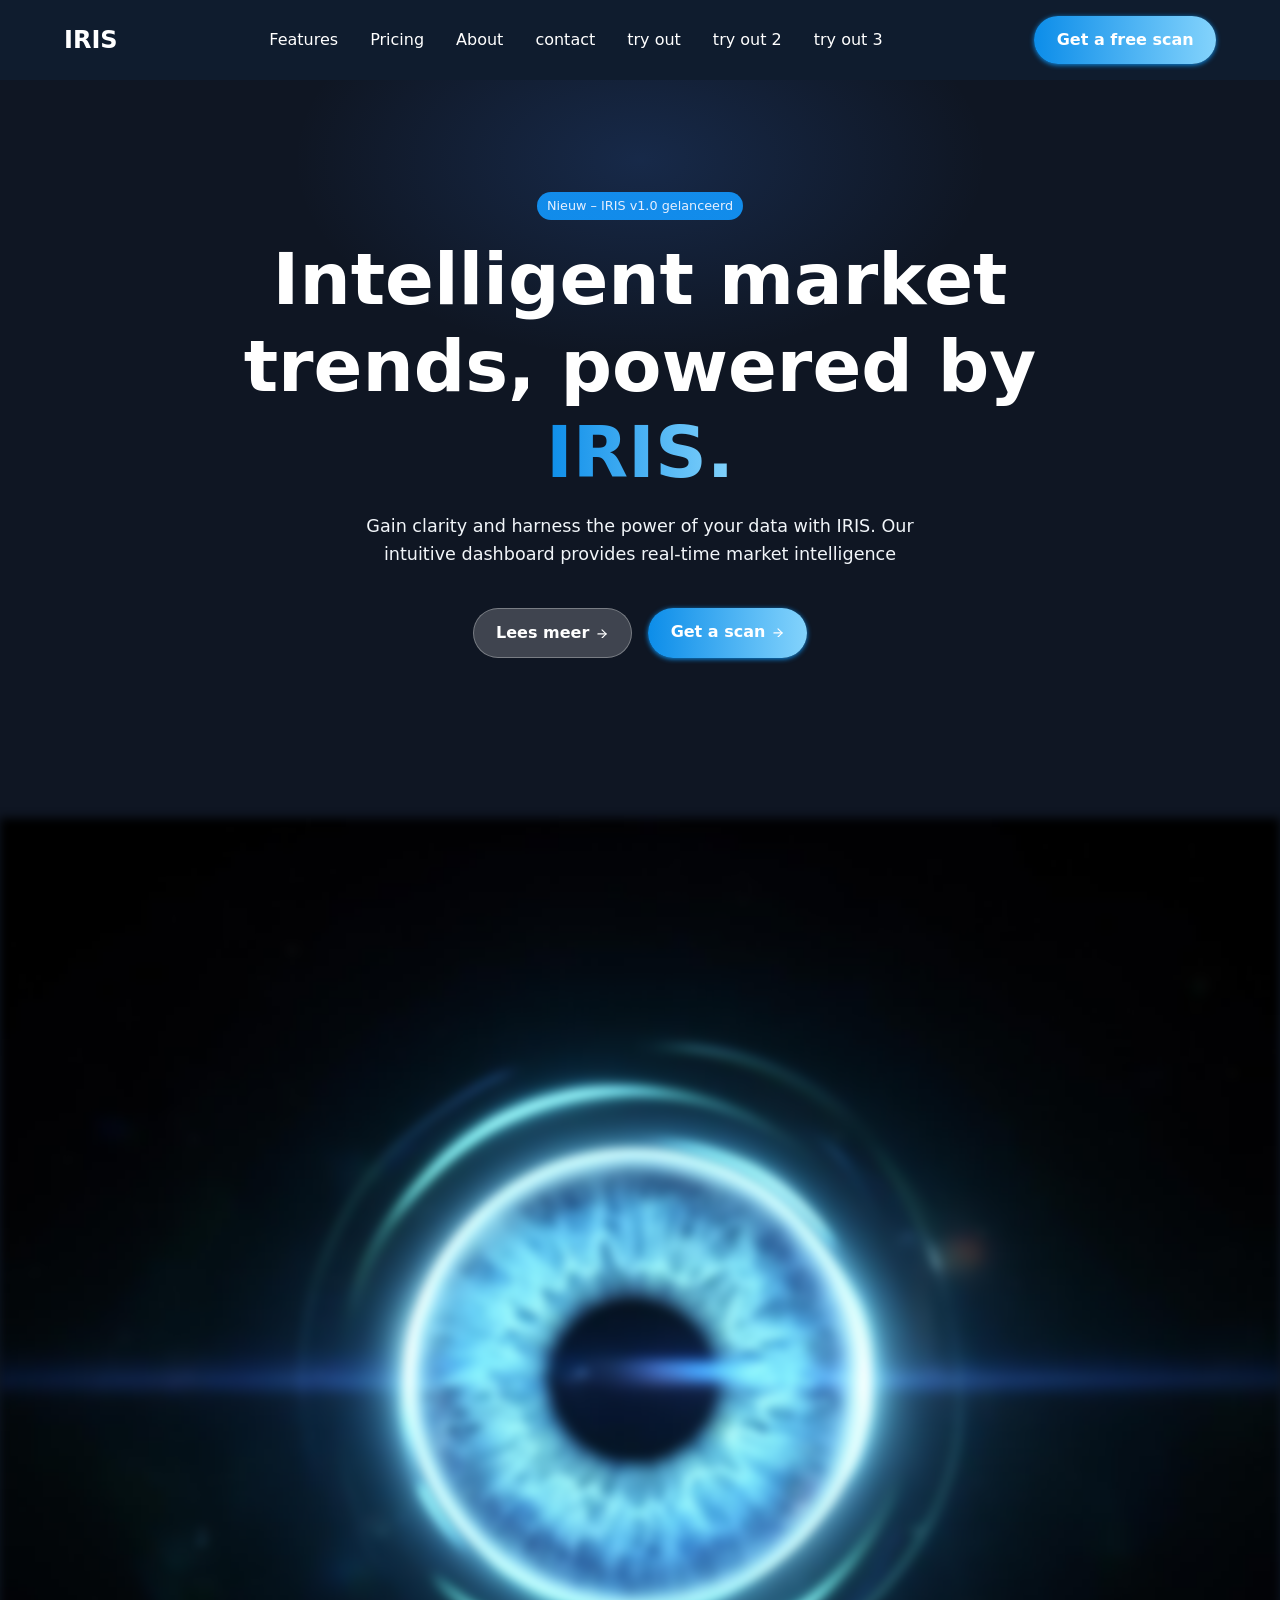
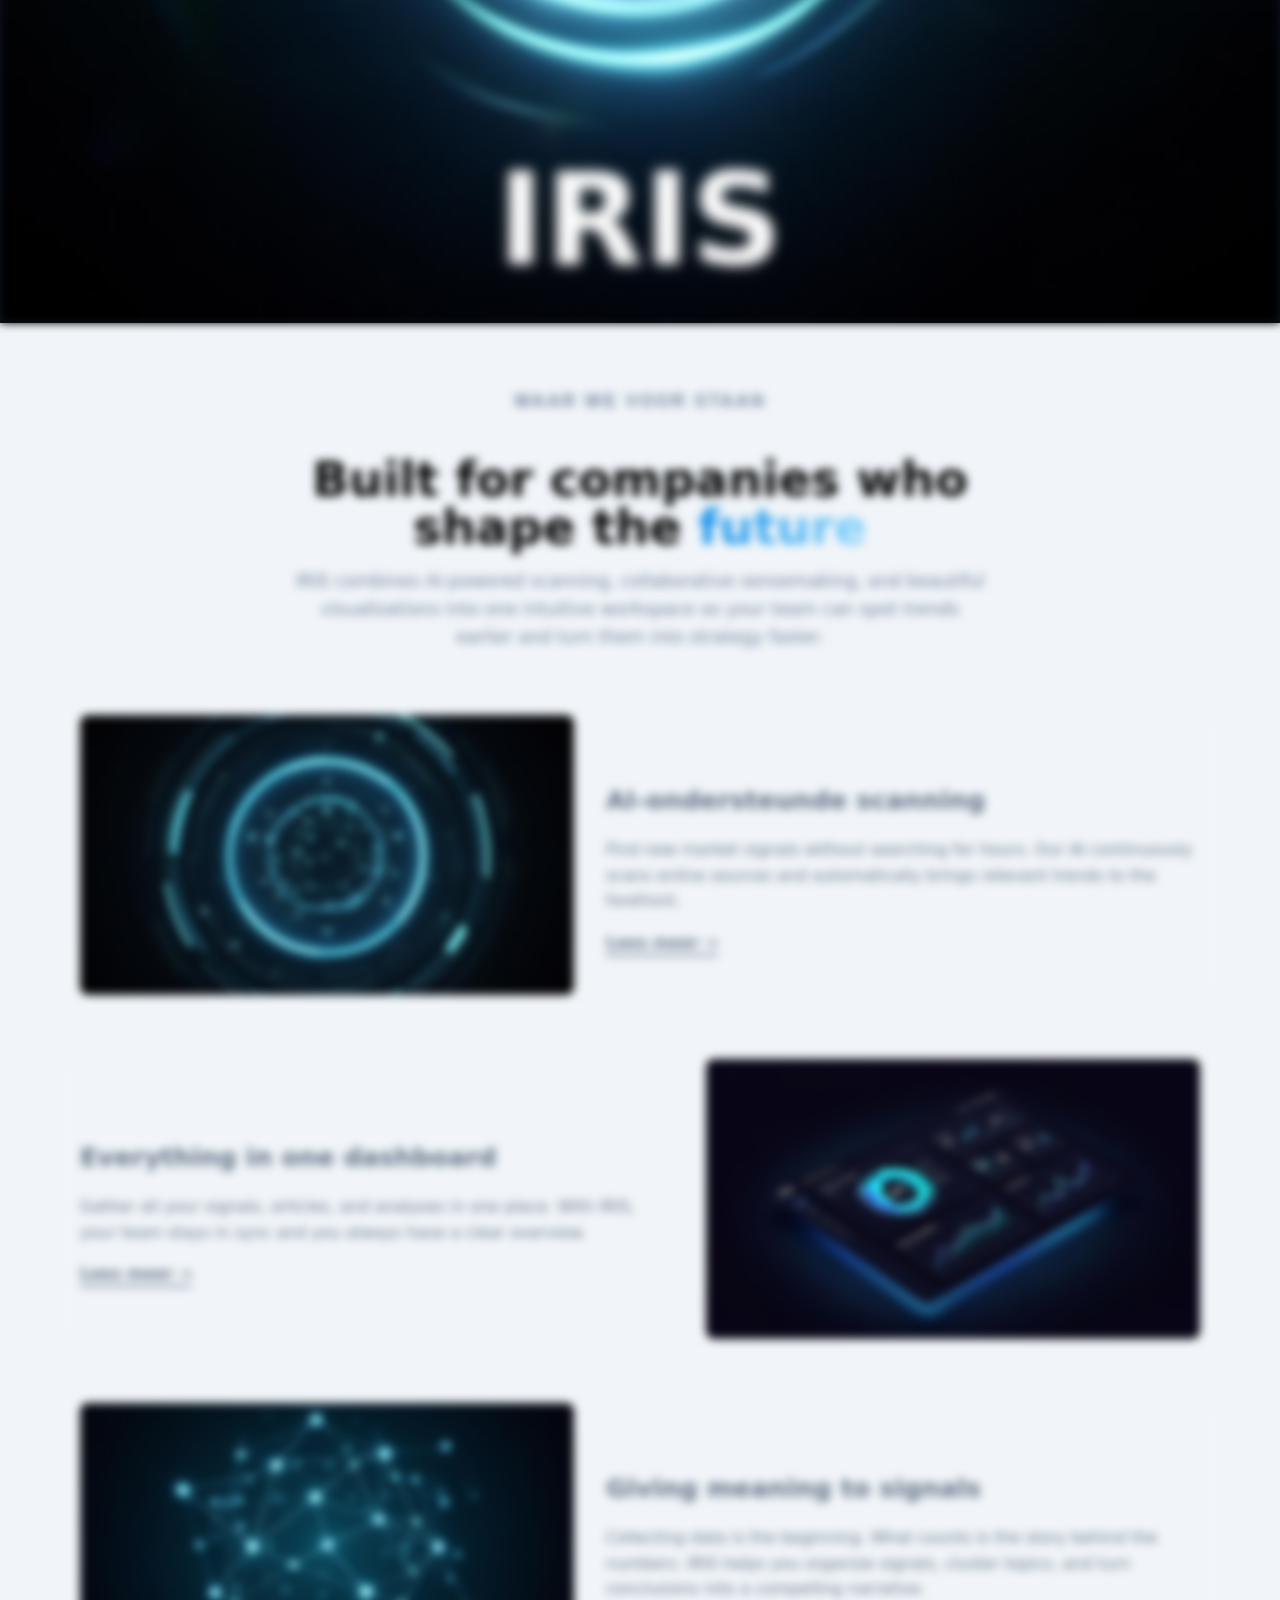
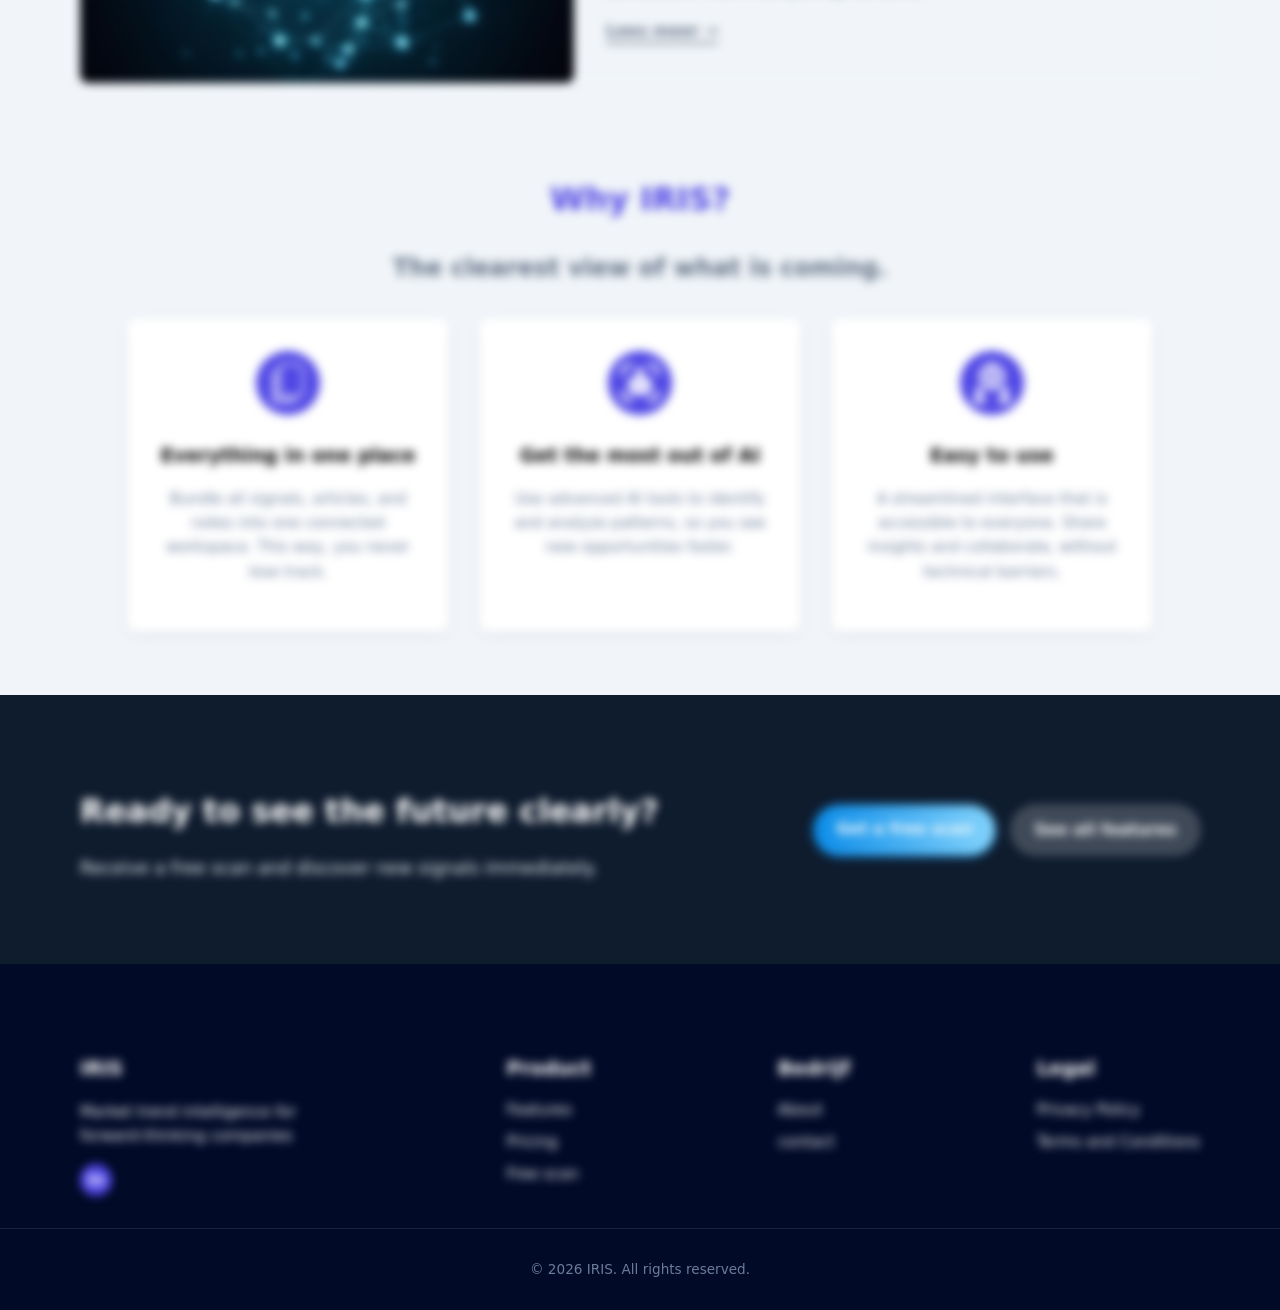
==== index.html @ 09d6d41e "Update index.html" ====
<!DOCTYPE html>
<html lang="nl">
	<head>
		<meta charset="UTF-8" />
		<meta name="viewport" content="width=device-width, initial-scale=1.0" />
		<!--
		Deze pagina is een handgemaakte remake van de IRIS‑website.
		Hij probeert dezelfde sfeer en structuur te benaderen als het originele
		voorbeeld, maar gebruikt volledig eigen afbeeldingen en styling.
		Zie de aangeleverde code en resources voor details.
		-->
		<title>IRIS – Markttrendintelligentie voor companies</title>
		<link rel="stylesheet" href="style.css" />
		<link rel="icon" type="image/x-icon" href="images/favicon.ico">
	</head>
	<body>
		<header class="site-header">
			<div class="container nav-container">
				<div class="logo"><a class="home-button" href="index.html">IRIS</a></div>
				<nav class="main-nav">
					<ul>
			            <li><a href="Pages/Features.html">Features</a></li>
			            <li><a href="Pages/Pricing.html">Pricing</a></li>
			            <li><a href="Pages/About.html">About</a></li>
			            <li><a href="Pages/Contact.html">contact</a></li>
						<li><a href="Pages/template.html">try out</a></li>
						<li><a href="Pages/template 2.html">try out 2</a></li>
						<li><a href="Pages/iris_ews.html">try out 3</a></li>
					</ul>
				</nav>
				<div class="actions">
					<a href="https://docs.google.com/forms/d/e/1FAIpQLSeLOEqtjiaY5nZIv6wPE6rEl34T9l4YHGsAicAakZv-iF4W0w/viewform" class="btn-primary">Get a free scan</a>
				</div>
			</div>
		</header>
		<main>
			<!-- Hero section -->
			<section class="hero">
				<div class="container hero-content">
					<div class="hero-text">
						<div class="ft-hero__glow" aria-hidden="true"></div>
						<div class="badge">
							<div class="badge-text">Nieuw – IRIS&nbsp;v1.0 gelanceerd</div>
						</div>
						<div class="relative z-10 max-w-4xl mx-auto text-center hidden">
							<h1 class="hero-title" style="opacity: 1; transform: none;">
							<span class="text-white">Intelligent market</span><br>
							<span class="text-white">trends, powered by </span>
							<span class="text-gradient-iris">IRIS.</span>
							</h1>
							
							<p class="hero-subtitle hidden">
								Gain clarity and harness the power of your data with IRIS. Our intuitive dashboard provides real-time market intelligence
							</p>
						</div>
						<div class="hero-buttons hidden" id="shadow">
							<a href="#read-more" class="btn-secondary" class="shadow">Lees meer <svg xmlns="http://www.w3.org/2000/svg" width="14" height="14" viewBox="0 -5 24 24" fill="none" stroke="currentColor" stroke-width="2" stroke-linecap="round" stroke-linejoin="round" class="lucide lucide-arrow-right"><path d="M5 12h14"></path><path d="m12 5 7 7-7 7"></path></svg></a></a>
							<a href="https://docs.google.com/forms/d/e/1FAIpQLSeLOEqtjiaY5nZIv6wPE6rEl34T9l4YHGsAicAakZv-iF4W0w/viewform" class="btn-primary">Get a scan <svg xmlns="http://www.w3.org/2000/svg" width="14" height="14" viewBox="0 -5 24 24" fill="none" stroke="currentColor" stroke-width="2" stroke-linecap="round" stroke-linejoin="round" class="lucide lucide-arrow-right"><path d="M5 12h14"></path><path d="m12 5 7 7-7 7"></path></svg></a>
						</div>
					</div>
				</div>
				<section>
					<div class="parallax hidden">
						<div class="ps-iris">
							<span class="text-white hidden">IRIS</span>
						</div>
					</div>
				</section>
			</section>
			<!-- Inleiding features -->
			<div class="space">
			</div>
			<section id="features" class="intro-features">
				<p class="ab-eyebrow ab-eyebrow--center hidden">Waar we voor staan</p>
				<div class="container-intro hidden">
					<h2>Built for companies who shape the <span class="text-gradient-iris">future</span></h2>
					<p>
						IRIS combines AI-powered scanning, collaborative sensemaking, and beautiful visualizations into one intuitive workspace so your team can spot trends earlier and turn them into strategy faster.
					</p>
				</div>
			</section>
			<!-- Feature blok 1 -->
			<section class="feature-block-reverse">
				<div class="container feature-wrapper hidden">
					<div class="feature-image">
						<div class="feature-art art-scanning"></div>
					</div>
					<div class="feature-text">
						<h3>AI‑ondersteunde scanning</h3>
						<p>
							Find new market signals without searching for hours. 
							Our AI continuously scans online sources and 
							automatically brings relevant trends to the forefront.
						</p>
						<a href="#" class="link-learn">Lees meer →</a>
					</div>
				</div>
			</section>
			<!-- Feature blok 2 -->
			<section class="feature-block reverse">
				<div class="container feature-wrapper hidden">
					<div class="feature-image">
						<div class="feature-art art-dashboard"></div>
					</div>
					<div class="feature-text">
						<h3>Everything in one dashboard</h3>
						<p>
							Gather all your signals, articles, and analyses in one place. 
							With IRIS, your team stays in sync and you always have a clear overview.
						</p>
						<a href="#" class="link-learn">Lees meer →</a>
					</div>
				</div>
			</section>
			<!-- Feature blok 3 -->
			<section class="feature-block-reverse">
				<div class="container feature-wrapper hidden">
					<div class="feature-image">
						<div class="feature-art art-signals"></div>
					</div>
					<div class="feature-text">
						<h3>Giving meaning to signals</h3>
						<p>
							Collecting data is the beginning. What counts is the story
							behind the numbers. IRIS helps you organize signals,
							cluster topics, and turn conclusions into a
							compelling narrative.
						</p>
						<a href="#" class="link-learn">Lees meer →</a>
					</div>
				</div>
			</section>
			<!-- Waarom IRIS -->
			<section class="why-iris">
				<div class="container hidden">
					<h2>Why IRIS?</h2>
					<h3 class="why-subtitle">The clearest view of what is coming.</h3>
					<div class="why-grid">
						<div class="why-card">
							<div class="icon-circle"><svg xmlns="http://www.w3.org/2000/svg" viewBox="0 0 24 24" id="Common-File-Stack--Streamline-Ultimate" height="40" width="40">
								  <desc>
								    Common File Stack Streamline Icon: https://streamlinehq.com
								  </desc>
								  <g>
								    <path d="M8 0.5h9.59a1 1 0 0 1 0.7 0.29l2.42 2.42a1 1 0 0 1 0.29 0.7V18.5a1 1 0 0 1 -1 1H8a1 1 0 0 1 -1 -1v-17a1 1 0 0 1 1 -1" fill="none" stroke="#FFFFFF" stroke-linecap="round" stroke-linejoin="round" stroke-width="1"></path>
								    <path d="M18 21.5H6a1 1 0 0 1 -1 -1v-17" fill="none" stroke="#FFFFFF" stroke-linecap="round" stroke-linejoin="round" stroke-width="1"></path>
								    <path d="M16 23.5H4a1 1 0 0 1 -1 -1v-17" fill="none" stroke="#FFFFFF" stroke-linecap="round" stroke-linejoin="round" stroke-width="1"></path>
								  </g>
								</svg>
							</div>
							<h4>Everything in one place</h4>
							<p>
								Bundle all signals, articles, and notes into one connected workspace. This way, you never lose track.
							</p>
						</div>
						<div class="why-card">
							<div class="icon-circle"><svg xmlns="http://www.w3.org/2000/svg" fill="none" viewBox="0 0 14 14" id="Ai-Scanner-Robot--Streamline-Flex-Remix" height="40" width="40">
								  <desc>
								    Ai Scanner Robot Streamline Icon: https://streamlinehq.com
								  </desc>
								  <g id="ai-scanner-robot--scan-scanning-artificial-intelligence-ai">
								    <path id="Union" fill="#FFFFFF" fill-rule="evenodd" d="M4.52212 0.683071c-0.03699 -0.34319 -0.34519 -0.5914115 -0.68838 -0.554419 -0.36033 0.03884 -0.71756 0.080286 -1.06861 0.121014l-0.12446 0.014435C1.39347 0.408653 0.399389 1.40083 0.259108 2.65118l-0.003293 0.02934c-0.042663 0.38024 -0.086119 0.76756 -0.126488 1.1588 -0.0354292 0.34336 0.214194 0.65042 0.557549 0.68585 0.343354 0.03543 0.650414 -0.21419 0.685844 -0.55755 0.03979 -0.38563 0.0827 -0.76811 0.12554 -1.1499l0.00305 -0.02717c0.07511 -0.66944 0.6115 -1.2069 1.28328 -1.28476l0.12443 -0.01443c0.3517 -0.04081 0.70373 -0.08165 1.05868 -0.11991 0.34319 -0.03699 0.59141 -0.34519 0.55442 -0.688379Zm4.95642 0c0.03699 -0.34319 0.34519 -0.5914115 0.68836 -0.554419 0.3603 0.03884 0.7175 0.080286 1.0686 0.121014l0.1245 0.014435c1.2472 0.144552 2.2412 1.136729 2.3815 2.387079l0.0033 0.02934c0.0426 0.38012 0.0861 0.76769 0.1265 1.1588 0.0354 0.34336 -0.2142 0.65042 -0.5575 0.68585 -0.3434 0.03543 -0.6505 -0.21419 -0.6859 -0.55755 -0.0398 -0.38553 -0.0827 -0.7679 -0.1255 -1.14959l-0.0031 -0.02748c-0.0751 -0.66944 -0.6115 -1.2069 -1.2833 -1.28476l-0.1244 -0.01443c-0.3517 -0.04081 -0.7037 -0.08165 -1.0587 -0.11991 -0.34313 -0.03699 -0.59136 -0.34519 -0.55436 -0.688379Zm-2.47966 0.881439c-0.37695 0 -0.7244 0.10717 -0.97724 0.36002 -0.25285 0.25285 -0.36003 0.60029 -0.36003 0.97724s0.10718 0.7244 0.36003 0.97724c0.10339 0.10339 0.2226 0.18243 0.35318 0.23974l-0.00002 0.66912c-0.59197 0.00483 -1.19608 0.02356 -1.75177 0.09614 -0.78519 0.10255 -1.42295 0.70724 -1.53867 1.50156 -0.06256 0.42945 -0.06256 0.86343 -0.06255 1.53566v0.05317c-0.00001 0.67222 -0.00001 1.1062 0.06255 1.53566 0.11572 0.79434 0.75348 1.39904 1.53867 1.50154 0.74905 0.0978 1.58608 0.0978 2.36278 0.0978h0.02821c0.7767 0 1.61373 0 2.36279 -0.0978 0.78519 -0.1025 1.42289 -0.7072 1.53859 -1.50154 0.0626 -0.42946 0.0626 -0.86344 0.0626 -1.53567v-0.05316c0 -0.67223 0 -1.10621 -0.0626 -1.53566 -0.1157 -0.79432 -0.7534 -1.39901 -1.53859 -1.50156 -0.55577 -0.07259 -1.15996 -0.09132 -1.75201 -0.09615l0.00002 -0.66994c0.12984 -0.05724 0.2484 -0.13601 0.3513 -0.23891 0.25284 -0.25284 0.36002 -0.60029 0.36002 -0.97724s-0.10718 -0.72439 -0.36002 -0.97724c-0.25285 -0.25285 -0.60029 -0.36002 -0.97724 -0.36002Zm1.29988 5.56503c-0.34518 0 -0.625 0.27982 -0.625 0.625v0.38748c0 0.34518 0.27983 0.625 0.625 0.625 0.34518 0 0.625 -0.27982 0.625 -0.625v-0.38748c0 -0.34518 -0.27982 -0.625 -0.625 -0.625Zm-3.22265 0.625c-0.00001 -0.34518 0.27982 -0.625 0.62499 -0.625 0.34518 0 0.625 0.27982 0.62501 0.625v0.38748c0 0.34518 -0.27982 0.625 -0.625 0.625s-0.625 -0.27982 -0.625 -0.625v-0.38748Zm5.09079 6.11696c-0.34317 0.0369 -0.65137 -0.2113 -0.68836 -0.5545 -0.037 -0.3432 0.21123 -0.6514 0.55436 -0.6883 0.355 -0.0383 0.707 -0.0791 1.0587 -0.1199l0.1244 -0.0145c0.6718 -0.0778 1.2082 -0.6153 1.2833 -1.2847l0.0031 -0.0272c0.0428 -0.3817 0.0857 -0.7644 0.1255 -1.1499 0.0354 -0.34337 0.3425 -0.59299 0.6859 -0.55757 0.3433 0.03543 0.5929 0.3425 0.5575 0.68587 -0.0404 0.3912 -0.0838 0.7785 -0.1265 1.1587l-0.0033 0.0294c-0.1403 1.2504 -1.1343 2.2426 -2.3815 2.3871l-0.1245 0.0144c-0.3509 0.0407 -0.7085 0.0822 -1.0686 0.1211Zm-6.33316 0c0.34319 0.0369 0.65139 -0.2113 0.68838 -0.5545 0.03699 -0.3432 -0.21123 -0.6514 -0.55442 -0.6883 -0.35494 -0.0383 -0.70696 -0.0791 -1.05864 -0.1199l-0.12447 -0.0145c-0.67178 -0.0778 -1.20817 -0.6153 -1.28328 -1.2847l-0.00305 -0.0272c-0.04284 -0.3817 -0.08575 -0.7643 -0.12554 -1.1499 -0.03543 -0.34337 -0.34249 -0.59299 -0.685844 -0.55757 -0.343355 0.03543 -0.5929782 0.3425 -0.557549 0.68587 0.04037 0.3912 0.083823 0.7785 0.126486 1.1588l0.003295 0.0293c0.140281 1.2504 1.134362 2.2426 2.381562 2.3871l0.12446 0.0144c0.35097 0.0407 0.70837 0.0822 1.06861 0.1211Z" clip-rule="evenodd" stroke-width="1"></path>
								  </g>
								</svg>
							</div>
							<h4>Get the most out of AI</h4>
							<p>
								Use advanced AI tools to identify and analyze patterns, 
								so you see new opportunities faster.
							</p>
						</div>
						<div class="why-card">
							<div class="icon-circle"><svg xmlns="http://www.w3.org/2000/svg" viewBox="0 0 24 24" id="Network-Users--Streamline-Ultimate" height="40" width="40">
								  <desc>
								    Network Users Streamline Icon: https://streamlinehq.com
								  </desc>
								  <g id="Network-Users--Streamline-Ultimate.svg">
								    <path d="M1.87 17.12a2.54 2.54 0 1 0 5.08 0 2.54 2.54 0 1 0 -5.08 0" fill="#FFFFFF" stroke-width="1"></path>
								    <path d="M4.41 20.26a4.13 4.13 0 0 0 -4.15 3 0.51 0.51 0 0 0 0.19 0.5 1 1 0 0 0 0.65 0.24h6.63a1 1 0 0 0 0.64 -0.22 0.51 0.51 0 0 0 0.19 -0.5 4.12 4.12 0 0 0 -4.15 -3.02Z" fill="#FFFFFF" stroke-width="1"></path>
								    <path d="M17.05 17.12a2.54 2.54 0 1 0 2.54 -2.53 2.54 2.54 0 0 0 -2.54 2.53Z" fill="#FFFFFF" stroke-width="1"></path>
								    <path d="M19.59 20.26a4.12 4.12 0 0 0 -4.15 3 0.51 0.51 0 0 0 0.19 0.5 1 1 0 0 0 0.64 0.22h6.63a1 1 0 0 0 0.65 -0.22 0.51 0.51 0 0 0 0.19 -0.5 4.13 4.13 0 0 0 -4.15 -3Z" fill="#FFFFFF" stroke-width="1"></path>
								    <path d="M12 0a8 8 0 1 0 8 8 8 8 0 0 0 -8 -8Zm6.15 7.11h-2.76a11.19 11.19 0 0 0 -1.57 -5.06 6.23 6.23 0 0 1 4.33 5.06ZM12 13.49a9.11 9.11 0 0 1 -1.61 -4.6h3.22a9.11 9.11 0 0 1 -1.61 4.6Zm-1.61 -6.38A9.11 9.11 0 0 1 12 2.51a9.11 9.11 0 0 1 1.61 4.6Zm-0.21 -5.06a11.19 11.19 0 0 0 -1.57 5.06H5.85a6.23 6.23 0 0 1 4.33 -5.06ZM5.85 8.89h2.76A11.19 11.19 0 0 0 10.18 14a6.23 6.23 0 0 1 -4.33 -5.11Zm8 5.06a11.19 11.19 0 0 0 1.57 -5.06h2.76A6.23 6.23 0 0 1 13.82 14Z" fill="#FFFFFF" stroke-width="1"></path>
								  </g>
								</svg>
							</div>
							<h4>Easy to use</h4>
							<p>
								A streamlined interface that is accessible to everyone.
								Share insights and collaborate, without technical barriers.
							</p>
						</div>
					</div>
				</div>
			</section>
			<!-- Call to action -->
			<section class="cta">
				<div class="container cta-wrapper hidden">
					<div class="cta-text">
						<h2>Ready to see the future clearly?</h2>
						<p>Receive a free scan and discover new signals immediately.</p>
					</div>
					<div class="cta-buttons">
						<a href="https://docs.google.com/forms/d/e/1FAIpQLSeLOEqtjiaY5nZIv6wPE6rEl34T9l4YHGsAicAakZv-iF4W0w/viewform" class="btn-primary">Get a free scan</a>
						<a href="Features.html" class="btn-secondary">See all features</a>
					</div>
				</div>
			</section>
		</main>
		<footer class="site-footer">
			<div class="container footer-wrapper hidden">
				<div class="footer-col">
					<h4>IRIS</h4>
					<p class="footer-text">
						  Market trend intelligence for forward-thinking companies
					</p>
					<div class="social-links">
						<a href="#https://www.linkedin.com/company/tomorrowlab/posts/?feedView=all" aria-label="LinkedIn">in</a>
					</div>
				</div>
				<div class="footer-col">
					<h4>Product</h4>
					<ul>
						<li><a href="Features.html">Features</a></li>
			            <li><a href="Pricing.html">Pricing</a></li>
						<li><a href="https://docs.google.com/forms/d/e/1FAIpQLSeLOEqtjiaY5nZIv6wPE6rEl34T9l4YHGsAicAakZv-iF4W0w/viewform">Free scan</a></li>
					</ul>
				</div>
				<div class="footer-col">
					<h4>Bedrijf</h4>
					<ul>
			        <li><a href="About.html">About</a></li>
			        <li><a href="Contact.html">contact</a></li> 
					</ul>
				</div>
				<div class="footer-col">
					<h4>Legal</h4>
					<ul>
						<li><a href="#privacy">Privacy Policy</a></li>
						<li><a href="#terms">Terms and Conditions</a></li>
					</ul>
				</div>
			</div>
			<div class="footer-bottom">
				<p>© 2026 IRIS. All rights reserved.</p>
			</div>
		</footer>
		<script src="scripts/main.js"></script>
		<script src="js.js"></script>  
	</body> 
</html>
---- style.css ----
/*
  Stijlen voor de IRIS‑remake.  
  De pagina gebruikt CSS‑variabelen voor kleuren en eenvoudige
  lay‑outklassen zodat je de look gemakkelijk kunt aanpassen.  
*/ 

/* Kleurenpalet */
:root {
  --color-primary: #4f46e5;      /* diep paars/blauw voor call‑to‑action */
  --color-secondary: #0c8de9;    /* iets donkerder blauw voor secundaire knoppen */
  --color-accent: #83d3fc;       /* accentkleur voor badges en hover */
  --color-dark: #0f1c2e;         /* donkerblauwe achtergrond */
  --color-light: #f1f5f9;        /* lichte sectieachtergrond */
  --color-text-dark: #607085;    /* primaire tekstkleur op lichte secties */
  --color-text-light: #ffffff; /* tekstkleur op donkere secties */
  --color-muted: #6b7c9a;        /* secundaire tekstkleur */
  --border-radius: 8px;
  --bg: #eeeeea;
  --grid: rgba(0, 0, 0, 0.06);
  --text: #1f1f1f;
  --muted: #777;
  --line: #111;
  --iris: #c7a334;
  --iris-dark: #9b7d20;
  --empty: transparent;
}

*, :before, :after {
    box-sizing: border-box;
    border-width: 0;
    border-style: solid;
    border-color: #e5e7eb;

/* Algemene opmaak */
html,
body {
  margin: 0;
  padding: 0;
  font-family: Inter, system-ui, sans-serif;
  -webkit-font-smoothing: antialiased;
  line-height: 1.6;
  scroll-behavior: smooth;
}


a {
  color: var(--color-primary);
  text-decoration: none;
}
a:hover {
  color: var(--color-accent);
}

.parallax {
  /* The image used */
  background-image: url('images/iris-orb.jpg');

  /* Full height */
  /* Set a specific height */
  min-height: 500px;

  /* Create the parallax scrolling effect */
  background-attachment: fixed;
  background-position: center;
  background-repeat: no-repeat;
  background-size: cover;
}

.ps-iris {
  display: flex;
  background-color: rgba(0, 0, 0, 0);;
  justify-content: center;
  font-size: 8rem;
  padding-top: 100vh;
  font-family: "Exo 2",system-ui,sans-serif;
  font-weight: 700;
}

/* Containers */
.container {
  width: 90%;
  max-width: 1200px;
  margin: 0 auto;
  padding: 0 1rem;
}

.container-intro {
  max-width: 48rem;
  text-align: center;
  margin-left: auto;
  margin-right: auto;
}

/* ═══════════════════════════════════════════════════════════════
   IRIS – navigatie
   ═══════════════════════════════════════════════════════════════ */

.site-header {
  background-color: var(--color-dark);
  position: sticky;
  top: 0;
  width: 100%;
  z-index: 100;
}

.nav-container {
  display: flex;
  align-items: center;
  justify-content: space-between;
  padding: 1rem 0;
}

.logo {
  font-size: 1.5rem;
  font-weight: bold;
  color: var(--color-text-light);
}

.home-button {
  color: var(--color-text-light);
}

.main-nav ul {
  list-style: none;
  margin: 0;
  padding: 0;
  display: flex;
  gap: 2rem;
}
.main-nav a {
  color: var(--color-text-light);
  font-weight: 500;
  transition: color 0.2s ease-in-out;
}
.main-nav a:hover {
  color: var(--color-accent);
}

.actions {
  display: flex;
  align-items: center;
  gap: 1rem;
}

/* Toon de hamburgermenu knop niet standaard */
.nav-toggle {
  display: none;
}
.link-login {
  color: var(--color-text-light);
  font-weight: 500;
  transition: color 0.2s;
}
.link-login:hover {
  color: var(--color-accent);
}

/* ═══════════════════════════════════════════════════════════════
   IRIS – knoppen
   ═══════════════════════════════════════════════════════════════ */

.btn-primary,
.btn-secondary {
  display: inline-block;
  padding: 0.7rem 1.4rem;
  border-radius: var(--border-radius);
  font-weight: 600;
  transition: background-color 0.2s, color 0.2s;
}

.btn-primary {
  background: linear-gradient(to right, #0c8de9, #83d3fc);
  color: #fff;
  border: none;
  border-radius: 9999px;
  box-shadow: 0 1px 5px 0 #0c8de9;
  z-index: 10;        /* Ensures it sits on top */
  text-align: center;

}
.btn-primary:hover {
  background-color: var(--color-secondary);
}

.btn-secondary {
  background-color: transparent;
  color: var(--color-primary);
  border: 1px solid var(--color-primary);
  /* 1. Make the background semi-transparent */
  background: rgba(255, 255, 255, 0.2);
  
  /* 2. Apply the blur effect */
  backdrop-filter: blur(10px);
  -webkit-backdrop-filter: blur(10px); /* For Safari support */
  
  /* 3. Styling */
  color: white;
  border: 1px solid rgba(255, 255, 255, 0.3);
  border-radius: 50px;
  cursor: pointer;
  transition: background 0.3s ease;
  border-radius: 9999px;
  z-index: 10;        /* Ensures it sits on top */

}
.btn-secondary:hover {
    background: rgba(255, 255, 255, 0.4);

}



/* ═══════════════════════════════════════════════════════════════
   IRIS – Hero
   ═══════════════════════════════════════════════════════════════ */

.hero {
  background-color: var(--ft-dark);
  color: var(--color-text-light);
  position: relative;
}

.hero-content {
  display: flex;
  flex-wrap: wrap;
  align-items: center;
  gap: 2rem;
  padding: 7rem;
}
.hero-text {
  flex: 1 1 500px;
}
.hero-image {
  flex: 1 1 400px;
  text-align: center;
}
/* Hero kunstwerk container */
.hero-art {
  width: 100%;
  height: 400px;
  border-radius: var(--border-radius);
  /* Meerdere radial‑gradients creëren een abstracte digitale gloed */
  background:
    radial-gradient(circle at 30% 40%, rgba(79, 70, 229, 0.8), rgba(79, 70, 229, 0) 60%),
    radial-gradient(circle at 70% 60%, rgba(59, 130, 246, 0.8), rgba(59, 130, 246, 0) 55%),
    radial-gradient(circle at 50% 80%, rgba(147, 51, 234, 0.6), rgba(147, 51, 234, 0) 50%),
    radial-gradient(circle at center, rgba(0, 0, 0, 0.3), transparent 70%);
  background-color: var(--color-dark);
}
.badge {

  margin-bottom: 1rem;
  display: flex;
  justify-content: center;
}
.badge-text {
  display: inline-block;
  background-color: var(--color-secondary);
  color: #fff;
  padding: 0.25rem 0.6rem;
  border-radius: 999px;
  font-size: 0.8rem;
}

.hero-title {
  font-size: 4.5rem;
  margin: 0 0 1rem;
  line-height: 1.2;
  font-family: "Exo 2",system-ui,sans-serif;
  text-align: center;
  color: #ffffff;
}

.text-gradient-iris {
  background: linear-gradient(to right, #0c8de9, #83d3fc);
  -webkit-background-clip: text;
  background-clip: text;
  color: transparent;
}

.hero-subtitle {
  font-size: 1.1rem;
  margin-bottom: 2rem;
  color: var(--color-light);
  max-width: 600px;
  text-align:center;
  margin:0 auto;
  margin-bottom: 2.5rem;

}
.hero-buttons {
  display: flex;
  justify-content: center;
  gap: 1rem;
  padding-bottom: 3rem;
}

/*orb paralex*/

.paralex {

  background-size: cover;
  background-position: center;
  background-attachment: fixed;
}
.bg-iris {
  background: url(images/iris-orb.jpg);
  background-size: 100vh;
  size: auto;
}

.section {
  size: 100vh;
  display: flex;
  justify-content: center;
  align-items: center;

}

/* Intro features */
.intro-features {
  background-color: var(--color-light);
  padding: 4rem 0;
  text-align: center;
}
.intro-features h2 {
  font-size: 3rem;
  line-height: 1;
  margin-bottom: 1rem;
}
.intro-features p {
  font-size: 1.1rem;
  color: var(--color-muted);
  max-width: 700px;
  margin: 0 auto;
}

/* Feature blocks */
.feature-block {
  padding: 4rem 0;
  background-color: var(--color-dark);
  color: var(--color-text-light);
}
.feature-block.reverse {
  background-color: var(--color-light);
  color: var(--color-text-dark);
}

.feature-block-reverse {
  background-color: var(--color-light);
  color: var(--color-text-dark);
}

.feature-wrapper {
  display: flex;
  flex-wrap: wrap;
  align-items: center;
  gap: 2rem;
  background-color: var(--color-light);
}
.feature-block.reverse .feature-image {
  order: 2;
}
.feature-block.reverse .feature-text {
  order: 1;
}
.feature-image {
  flex: 1 1 400px;
  text-align: center;
}
.feature-image img {
  max-width: 100%;
  height: auto;
  border-radius: var(--border-radius);
}
.feature-art {
  width: 100%;
  height: 280px;
  border-radius: var(--border-radius);
  background-color: var(--color-dark);
  position: relative;
  overflow: hidden;
}

/* Variaties voor de drie feature illustraties */
.art-scanning {
  background:
    radial-gradient(circle at 60% 30%, rgba(79, 70, 229, 0.8), rgba(79, 70, 229, 0) 60%),
    radial-gradient(circle at 30% 70%, rgba(59, 130, 246, 0.7), rgba(59, 130, 246, 0) 55%),
    radial-gradient(circle at 80% 80%, rgba(147, 51, 234, 0.6), rgba(147, 51, 234, 0) 50%),
    radial-gradient(circle at center, rgba(0, 0, 0, 0.4), transparent 70%);
  background-image: url(images/iris-radar.jpg);
  background-size: cover;
  background-position: center;
}

.art-dashboard {
  background:
    radial-gradient(circle at 40% 40%, rgba(59, 130, 246, 0.8), rgba(59, 130, 246, 0) 60%),
    radial-gradient(circle at 70% 70%, rgba(79, 70, 229, 0.7), rgba(79, 70, 229, 0) 55%),
    radial-gradient(circle at 20% 80%, rgba(99, 102, 241, 0.6), rgba(99, 102, 241, 0) 50%),
    radial-gradient(circle at center, rgba(0, 0, 0, 0.4), transparent 70%);
  background-image: url(images/iris-dashboard.jpg);
  background-size: cover;
  background-position: center;
}
}

.art-signals {
  background:
    radial-gradient(circle at 70% 40%, rgba(147, 51, 234, 0.8), rgba(147, 51, 234, 0) 60%),
    radial-gradient(circle at 30% 60%, rgba(79, 70, 229, 0.7), rgba(79, 70, 229, 0) 55%),
    radial-gradient(circle at 50% 80%, rgba(59, 130, 246, 0.6), rgba(59, 130, 246, 0) 50%),
    radial-gradient(circle at center, rgba(0, 0, 0, 0.4), transparent 70%);
  background-image: url(images/iris-network.jpg);
  background-size: cover;
  background-position: center;
}
.feature-text {
  flex: 1 1 500px;
}
.feature-text h3 {
  font-size: 1.6rem;
  margin-bottom: 0.5rem;
}
.feature-text p {
  font-size: 1rem;
  margin-bottom: 1rem;
  color: inherit;
}
.link-learn {
  font-weight: 600;
  color: inherit;
  border-bottom: 2px solid currentColor;
  padding-bottom: 0.1rem;
  transition: color 0.2s;
}
.link-learn:hover {
  color: var(--color-accent);
}

/* ═══════════════════════════════════════════════════════════════
   IRIS – why iris
   ═══════════════════════════════════════════════════════════════ */

  .why-iris {
  background-color: var(--color-light);
  padding: 4rem 0;
  text-align: center;
}
.why-iris h2 {
  font-size: 2rem;
  margin-bottom: 0.5rem;
  color: var(--color-primary);
}
.why-iris .why-subtitle {
  font-size: 1.5rem;
  margin-bottom: 2rem;
  color: var(--color-text-dark);
}
.why-grid {
  display: flex;
  flex-wrap: wrap;
  justify-content: center;
  gap: 2rem;
}
.why-card {
  background-color: #fff;
  border-radius: var(--border-radius);
  padding: 2rem;
  flex: 1 1 250px;
  max-width: 320px;
  box-shadow: 0 4px 0.75rem rgba(0, 0, 0, 0.06);
  text-align: center;
}
.icon-circle {
  width: 4rem;
  height: 4rem;
  border-radius: 50%;
  background-color: var(--color-primary);
  display: flex;
  align-items: center;
  justify-content: center;
  font-size: 1.8rem;
  color: #fff;
  margin: 0 auto 1rem;
}
.why-card h4 {
  font-size: 1.2rem;
  margin-bottom: 0.5rem;
}
.why-card p {
  font-size: 0.95rem;
  color: var(--color-muted);
}

/* Call to action */
.cta {
  background-color: var(--color-dark);
  color: var(--color-text-light);
  padding: 4rem 0;
}
.cta-wrapper {
  display: flex;
  flex-wrap: wrap;
  align-items: center;
  justify-content: space-between;
  gap: 2rem;
}
.cta-text h2 {
  font-size: 2rem;
  margin-bottom: 0.5rem;
}
.cta-text p {
  font-size: 1.1rem;
  color: var(--color-light);
}
.cta-buttons {
  display: flex;
  gap: 1rem;
}

/* ═══════════════════════════════════════════════════════════════
   IRIS – footer
   ═══════════════════════════════════════════════════════════════ */

.site-footer {
  background-color: #010a27;
  color: var(--color-text-light);
  padding-top: 4rem;
}
.footer-wrapper {
  display: flex;
  flex-wrap: wrap;
  gap: 2rem;
  justify-content: space-between;
}
.footer-col h4 {
  margin-bottom: 0.8rem;
  font-size: 1.2rem;
  color: #fff;
}
.footer-col ul {
  list-style: none;
  padding: 0;
  margin: 0;
}
.footer-col ul li {
  margin-bottom: 0.4rem;
}
.footer-col ul a {
  color: var(--color-light);
  font-size: 0.95rem;
}
.footer-col ul a:hover {
  color: var(--color-accent);
}
.footer-text {
  font-size: 0.95rem;
  color: var(--color-light);
  max-width: 240px;
  margin-bottom: 1rem;
}
.social-links {
  display: flex;
  gap: 0.5rem;
}
.social-links a {
  width: 32px;
  height: 32px;
  border-radius: 50%;
  background-color: var(--color-primary);
  color: #fff;
  display: flex;
  align-items: center;
  justify-content: center;
  font-weight: bold;
  transition: background-color 0.2s;
}
.social-links a:hover {
  background-color: var(--color-secondary);
}
.footer-bottom {
  margin-top: 2rem;
  text-align: center;
  border-top: 1px solid rgba(255, 255, 255, 0.1);
  padding: 1rem 0;
  font-size: 0.85rem;
  color: var(--color-muted);
}

/** about **/

/* ═══════════════════════════════════════════════════════════════
   IRIS – About
   ═══════════════════════════════════════════════════════════════ */


/* ═══════════════════════════════════════════════════════════════
   IRIS – About page styles
   Gebruik samen met styles/main.css en styles/scroll-effects.css
   ═══════════════════════════════════════════════════════════════ */

@import url('https://fonts.googleapis.com/css2?family=Sora:wght@300;400;600;700&family=DM+Sans:ital,wght@0,400;0,500;1,400&display=swap');

/* ─── Tokens (overschrijft / vult aan main.css) ──────────────── */

:root {
  --ab-bg:           #f0f4f9;
  --ab-dark:         #0f1623;
  --ab-dark-2:       #141e2e;
  --ab-blue:         #3b82f6
  --ab-blue-dim:     rgba(59,130,246,0.12);
  --ab-text:         #0f1623;
  --ab-muted:        #6b7280;
  --ab-light:        #ffffff;
  --ab-light-dim:    rgba(255,255,255,0.62);
  --ab-border:       rgba(0,0,0,0.07);
  --ab-border-light: rgba(255,255,255,0.1);
  --ab-radius:       20px;
  --ab-font-display: 'Sora', sans-serif;
  --ab-font-body:    'DM Sans', sans-serif;
  --ab-max-w:        1120px;
  --ab-gap:          clamp(48px, 8vw, 96px);
}

/* ─── Reset scope ────────────────────────────────────────────── */

.about-page *, .about-page *::before, .about-page *::after {
  box-sizing: border-box;
}

.about-page {
  font-family: var(--ab-font-body);
  color: var(--ab-text);
  background: var(--ab-bg);
}

/* ─── Shared container ───────────────────────────────────────── */

.ab-container {
  width: 100%;
  max-width: var(--ab-max-w);
  margin: 0 auto;
  padding: 0 clamp(20px, 5vw, 48px);
}

/* ─── Shared typography helpers ──────────────────────────────── */

.ab-eyebrow {
  font-family: var(--ab-font-display);
  font-size: 12px;
  font-weight: 600;
  letter-spacing: 0.14em;
  text-transform: uppercase;
  margin-bottom: 16px;
}

.ab-eyebrow--center { text-align: center; }

.ab-kicker {
  display: inline-block;
  font-family: var(--ab-font-display);
  font-size: 11px;
  font-weight: 600;
  letter-spacing: 0.14em;
  text-transform: uppercase;
  margin-bottom: 20px;
}

.ab-kicker--light {  ; }

.ab-highlight {
;
}

.ab-highlight--blue {
  background:  var(--ab-blue);;
  -webkit-background-clip: text;
  -webkit-text-fill-color: transparent;
  background-clip: text;
}


/* ══════════════════════════════════════════════════════════════
   1. HERO
   ══════════════════════════════════════════════════════════════ */

.ab-hero {
  position: relative;
  background: var(--ab-dark);
  overflow: hidden;
  padding: clamp(80px, 12vw, 140px) 0 clamp(80px, 10vw, 120px);
}

/* Decoratieve lijnen achtergrond */
.ab-hero__bg-lines {
  position: absolute;
  inset: 0;
  display: flex;
  justify-content: space-around;
  pointer-events: none;
}

.ab-hero__bg-lines span {
  display: block;
  width: 1px;
  height: 100%;
  background: linear-gradient(
    to bottom,
    transparent 0%,
    rgba(59,130,246,0.14) 30%,
    rgba(59,130,246,0.14) 70%,
    transparent 100%
  );
}


.ab-hero__title {
  font-family: var(--ab-font-display);
  font-size: clamp(38px, 6.5vw, 76px);
  font-weight: 700;
  line-height: 1.08;
  letter-spacing: -0.025em;
  color: var(--ab-light);
  margin-bottom: 28px;
  max-width: 800px;
}

.ab-hero__title em {
  font-style: italic;
  font-weight: 300;
  color: rgba(255,255,255,0.72);
}

.ab-hero__lead {
  font-size: clamp(16px, 2vw, 19px);
  line-height: 1.65;
  color: var(--ab-light-dim);
  max-width: 620px;
}


/* ══════════════════════════════════════════════════════════════
   2 & 3. SPLIT SECTIES (missie / visie)
   ══════════════════════════════════════════════════════════════ */

.ab-split {
  padding: var(--ab-gap) 0;
}

.ab-split--light {
  background: var(--ab-light);
}

.ab-split--dark {
  background: var(--ab-dark-2);
}

.ab-split__grid {
  display: grid;
  grid-template-columns: 180px 1fr;
  gap: 48px;
  align-items: start;
}

.ab-split__label {
  padding-top: 8px;
}

.ab-split__body h2 {
  font-family: var(--ab-font-display);
  font-size: clamp(22px, 3.2vw, 36px);
  font-weight: 700;
  line-height: 1.2;
  letter-spacing: -0.02em;
  color: var(--ab-text);
  margin-bottom: 24px;
}

.ab-split__body--light h2 {
  color: var(--ab-light);
}

.ab-split__body p {
  font-size: 16px;
  line-height: 1.75;
  color: var(--ab-muted);
  margin-bottom: 16px;
  max-width: 600px;
}

.ab-split__body--light p {
  color: var(--ab-light-dim);
}

.ab-split__body p:last-child { margin-bottom: 0; }


/* ══════════════════════════════════════════════════════════════
   4. WAARDEN GRID
   ══════════════════════════════════════════════════════════════ */

.ab-values {
  background: var(--ab-bg);
  padding: var(--ab-gap) 0;
}

.ab-values__title {
  font-family: var(--ab-font-display);
  font-size: clamp(24px, 3.5vw, 40px);
  font-weight: 700;
  text-align: center;
  letter-spacing: -0.02em;
  margin-bottom: clamp(40px, 6vw, 64px);
}

.ab-values__grid {
  display: grid;
  grid-template-columns: repeat(2, 1fr);
  gap: 24px;
}

.ab-value-card {
  background: var(--ab-light);
  border: 1.5px solid var(--ab-border);
  border-radius: var(--ab-radius);
  padding: 36px 32px;
  transition: box-shadow 0.3s ease, transform 0.3s ease;
}

.ab-value-card:hover {
  box-shadow: 0 12px 40px rgba(0,0,0,0.08);
  transform: translateY(-4px);
}

.ab-value-card__num {
  font-family: var(--ab-font-display);
  font-size: 12px;
  font-weight: 700;
  letter-spacing: 0.1em;
  color: var(--ab-blue);
  margin-bottom: 16px;
}

.ab-value-card h3 {
  font-family: var(--ab-font-display);
  font-size: 18px;
  font-weight: 700;
  color: var(--ab-text);
  margin-bottom: 12px;
}

.ab-value-card p {
  font-size: 14px;
  line-height: 1.7;
  color: var(--ab-muted);
}


/* ══════════════════════════════════════════════════════════════
   5. TOMORROWLAB ORIGINE
   ══════════════════════════════════════════════════════════════ */

.ab-origin {
  background: var(--ab-dark);
  padding: var(--ab-gap) 0;
}

.ab-origin__grid {
  display: grid;
  grid-template-columns: 220px 1fr;
  gap: 150px;
  align-items: center;
}

/* Visuele kolom */
.ab-origin__visual {
  display: flex;
  flex-direction: column;
  align-items: center;
}

.ab-origin__badge {
  position: relative;
  width: 88px;
  height: 88px;
  border-radius: 50%;
  background: var(--ab-dark-2);
  border: 2px solid rgba(59,130,246,0.35);
  display: flex;
  align-items: center;
  justify-content: center;
}

.ab-origin__badge--iris {
  border-color: rgba(59,130,246,0.6);
  background: rgba(59,130,246,0.12);
}

.ab-origin__badge-logo {
  font-family: var(--ab-font-display);
  font-size: 20px;
  font-weight: 700;
  color: var(--ab-light-dim);
  letter-spacing: 0.04em;
}

.ab-origin__badge-logo--iris {
  color: var(--ab-blue);
}

/* Pulserende ringen */
.ab-origin__badge-ring {
  position: absolute;
  border-radius: 50%;
  border: 1px solid rgba(59,130,246,0.2);
  animation: ring-pulse 3s ease-out infinite;
}

.ab-origin__badge-ring--1 {
  width: 120px; height: 120px;
  animation-delay: 0s;
}

.ab-origin__badge-ring--2 {
  width: 160px; height: 160px;
  animation-delay: 1s;
}

@keyframes ring-pulse {
  0%   { opacity: 0.6; transform: scale(0.85); }
  100% { opacity: 0;   transform: scale(1.1); }
}

/* Gestippelde verbindingslijn */
.ab-origin__connector {
  width: 2px;
  height: 80px;
  margin: 12px 0;
}

.ab-origin__connector svg {
  width: 100%;
  height: 100%;
}

/* Tekst kolom */
.ab-origin__body h2 {
  font-family: var(--ab-font-display);
  font-size: clamp(26px, 3.5vw, 42px);
  font-weight: 700;
  line-height: 1.15;
  letter-spacing: -0.02em;
  color: var(--ab-light);
  margin-bottom: 24px;
}

.ab-origin__body .ab-highlight {
  background: linear-gradient(90deg, #60a5fa, #93c5fd);
  -webkit-background-clip: text;
  -webkit-text-fill-color: transparent;
  background-clip: text;
}

.ab-origin__body p {
  font-size: 15px;
  line-height: 1.75;
  color: var(--ab-light-dim);
  margin-bottom: 16px;
  max-width: 560px;
}

.ab-origin__body p strong {
  color: rgba(255,255,255,0.85);
  font-weight: 600;
}

.ab-link-ext {
  display: inline-flex;
  align-items: center;
  gap: 8px;
  margin-top: 8px;
  font-family: var(--ab-font-display);
  font-size: 14px;
  font-weight: 600;
  color: var(--ab-blue);
  text-decoration: none;
  transition: gap 0.2s ease, opacity 0.2s ease;
}

.ab-link-ext:hover {
  gap: 12px;
  opacity: 0.8;
}


/* ══════════════════════════════════════════════════════════════
   6. STATS BALK
   ══════════════════════════════════════════════════════════════ */

.ab-stats {
  background: var(--ab-light);
  border-top: 1.5px solid var(--ab-border);
  border-bottom: 1.5px solid var(--ab-border);
  padding: clamp(48px, 6vw, 72px) 0;
}

.ab-stats__grid {
  display: grid;
  grid-template-columns: repeat(4, 1fr);
  gap: 32px;
}

.ab-stat {
  display: flex;
  flex-direction: column;
  align-items: center;
  text-align: center;
  gap: 8px;
}

.ab-stat__num {
  font-family: var(--ab-font-display);
  font-size: clamp(32px, 4vw, 48px);
  font-weight: 700;
  letter-spacing: -0.03em;
  color: var(--ab-dark);
  line-height: 1;
}

.ab-stat__label {
  font-size: 13px;
  color: var(--ab-muted);
  line-height: 1.4;
}


/* ══════════════════════════════════════════════════════════════
   7. CTA
   ══════════════════════════════════════════════════════════════ */

.ab-cta {
  background: var(--ab-bg);
  padding: var(--ab-gap) 0;
}

.ab-cta__inner {
  background: var(--ab-dark);
  border-radius: 28px;
  padding: clamp(48px, 7vw, 80px) clamp(32px, 6vw, 72px);
  text-align: center;
  border: 1.5px solid rgba(59,130,246,0.25);
  box-shadow: 0 32px 80px rgba(0,0,0,0.18);
}

.ab-cta__inner h2 {
  font-family: var(--ab-font-display);
  font-size: clamp(26px, 4vw, 42px);
  font-weight: 700;
  color: var(--ab-light);
  letter-spacing: -0.02em;
  margin-bottom: 14px;
}

.ab-cta__inner p {
  font-size: 16px;
  color: var(--ab-light-dim);
  margin-bottom: 36px;
}

.ab-cta__buttons {
  display: flex;
  gap: 16px;
  justify-content: center;
  flex-wrap: wrap;
}

/* Buttons — vallen terug op main.css .btn-primary / .btn-secondary */
.ab-cta__buttons .btn-primary,
.ab-cta__buttons .btn-secondary {
  padding: 14px 28px;
  border-radius: 12px;
  font-family: var(--ab-font-display);
  font-size: 15px;
  font-weight: 600;
  text-decoration: none;
  transition: opacity 0.2s, transform 0.2s;
}

.ab-cta__buttons .btn-primary {
  background: var(--ab-blue);
  color: #fff;
  box-shadow: 0 4px 20px rgba(59,130,246,0.35);
}

.ab-cta__buttons .btn-secondary {
  background: rgba(255,255,255,0.08);
  color: rgba(255,255,255,0.8);
  border: 1.5px solid rgba(255,255,255,0.14);
}

.ab-cta__buttons .btn-primary:hover,
.ab-cta__buttons .btn-secondary:hover {
  opacity: 0.85;
  transform: scale(0.985);
}


/* ══════════════════════════════════════════════════════════════
   SCROLL REVEAL  (syncs met main.js)
   ══════════════════════════════════════════════════════════════ */



/* ══════════════════════════════════════════════════════════════
   RESPONSIVE
   ══════════════════════════════════════════════════════════════ */

@media (max-width: 860px) {
  .ab-split__grid {
    grid-template-columns: 1fr;
    gap: 8px;
  }

  .ab-split__label {
    padding-top: 0;
  }

  .ab-origin__grid {
    grid-template-columns: 1fr;
    gap: 40px;
  }

  .ab-origin__visual {
    flex-direction: row;
    gap: 16px;
    justify-content: flex-start;
  }

  .ab-origin__connector {
    width: 80px;
    height: 2px;
    margin: 0;
  }

  .ab-origin__connector svg {
    transform: rotate(90deg);
  }

  .ab-values__grid {
    grid-template-columns: 1fr;
  }

  .ab-stats__grid {
    grid-template-columns: repeat(2, 1fr);
  }
}

@media (max-width: 520px) {
  .ab-stats__grid {
    grid-template-columns: 1fr 1fr;
    gap: 24px;
  }
}

@media (prefers-reduced-motion: reduce) {
  [data-reveal] { opacity: 1; transform: none; transition: none; }
  .ab-value-card,
  .ab-origin__badge-ring { animation: none; transition: none; }
}



/** Pricing **/

/* ═══════════════════════════════════════════════════════════════
   IRIS – Pricing section
   ═══════════════════════════════════════════════════════════════ */


/* ─── Section wrapper ─────────────────────────────────────────── */

.pricing-section {
  width: 100%;
  max-width: 1160px;
  margin: 0 auto;
  padding: 6rem 1.5rem;
  color: white;
}

.pricing-back {
  background-image: url(images/iris-orb.jpg);
  background-position: center;
}

/* ─── Header ──────────────────────────────────────────────────── */

.pricing-header {
  text-align: center;
  margin-bottom: 4rem;
}

.pricing-eyebrow {
  font-family: var(--font-display);
  font-size: 13px;
  font-weight: 600;
  letter-spacing: 0.12em;
  text-transform: uppercase;
  color: var(--blue-accent);
  margin-bottom: 0.75rem;
}

.pricing-header h2 {
  font-family: var(--font-display);
  font-size: 3rem;
  font-weight: 700;
  color: var(--text-primary);
  line-height: 1.15;
  margin-bottom: 0.75rem;
}

.pricing-sub {
  font-size: 1rem;
  color: white;
}

/* ─── Grid ────────────────────────────────────────────────────── */

.pricing-grid {
  display: grid;
  grid-template-columns: repeat(3, 1fr);
  gap: 1.5rem;
  align-items: center;
}

/* ─── Card base ───────────────────────────────────────────────── */

.pricing-card {
  background: rgba(0, 0, 0, 0.5);
  border-radius: white;
  padding: 40px 2.25rem;
  display: flex;
  flex-direction: column;
  gap: 32px;
  border: 1.5px solid rgba(0, 0, 0, 0.07);
  transition: box-shadow 0.3s ease, transform 0.3s ease;
}

.pricing-card:hover {
  box-shadow: 0 16px 48px rgba(0, 0, 0, 0.1);
  transform: translateY(-4px);
}

/* ─── Featured card ───────────────────────────────────────────── */

.card-featured {
  background: rgba(0, 0, 0, 0.5);
  border: white;
  padding: 52px 2.25rem;
  box-shadow: 0 1.5rem 4rem rgba(59, 130, 246, 0.22);
}

.card-featured:hover {
  box-shadow: 0 32px 80px rgba(59, 130, 246, 0.32);
  transform: translateY(-6px);
}

/* ─── Card top ────────────────────────────────────────────────── */

.card-top {
  display: flex;
  flex-direction: column;
  gap: 10px;
}

.plan-name {
  font-family: var(--font-display);
  font-size: 18px;
  font-weight: 700;
  color: var(--text-primary);
}

.card-featured .plan-name {
  color: var(--text-light);
}

.plan-price {
  display: flex;
  align-items: baseline;
  gap: 6px;
  flex-wrap: wrap;
}

.plan-price--range {
  align-items: flex-start;
}

.price-amount {
  font-family: var(--font-display);
  font-size: clamp(30px, 4vw, 40px);
  font-weight: 700;
  color: var(--text-primary);
  line-height: 1.1;
  letter-spacing: -0.02em;
}

.card-featured .price-amount {
  color: var(--text-light);
}

.price-period {
  font-size: 14px;
  color: var(--text-muted);
  font-weight: 500;
}

.card-featured .price-period {
  color: var(--text-light-dim);
}

.price-period--top {
  align-self: flex-start;
  margin-top: 4px;
}

.plan-desc {
  font-size: 14px;
  color: var(--text-muted);
  line-height: 1.55;
}

.card-featured .plan-desc {
  color: var(--text-light-dim);
}

/* ─── Feature list ────────────────────────────────────────────── */

.plan-features {
  list-style: none;
  display: flex;
  flex-direction: column;
  gap: 14px;
  flex: 1;
}

.plan-features li {
  display: flex;
  align-items: flex-start;
  gap: 10px;
  font-size: 14px;
  color: var(--text-primary);
  line-height: 1.45;
}

.card-featured .plan-features li {
  color: var(--text-light);
}

.check {
  color: var(--check-blue);
  font-size: 13px;
  font-weight: 700;
  flex-shrink: 0;
  margin-top: 1px;
}

/* ─── Buttons ─────────────────────────────────────────────────── */

.btn-plan {
  display: block;
  text-align: center;
  padding: 15px 1.5rem;
  border-radius: 0.75rem;
  font-family: var(--font-display);
  font-size: 15px;
  font-weight: 600;
  text-decoration: none;
  transition: opacity 0.2s ease, transform 0.2s ease;
  cursor: pointer;
}

.btn-plan:hover {
  opacity: 0.88;
  transform: scale(0.985);
}

.btn-dark {
  background: var(--color-dark);
  color: #ffffff;
}

.btn-blue {
  background: var(--color-accent);
  color: #ffffff;
  box-shadow: 0 4px 20px rgba(59, 130, 246, 0.38);
}

/* ─── Scroll reveal (syncs met main.js) ──────────────────────── */



/* ─── Responsive ──────────────────────────────────────────────── */

@media (max-width: 900px) {
  .pricing-grid {
    grid-template-columns: 1fr;
    max-width: 480px;
    margin: 0 auto;
  }

  .card-featured {
    padding: 2.75rem 2.25rem;
    order: -1;
  }
}

@media (prefers-reduced-motion: reduce) {
  [data-reveal] { opacity: 1; transform: none; transition: none; }
  .pricing-card,
  .card-featured { transition: none; }
}



@keyframes appear {
from {
  opacity: 0;
  clip-path: inset(100% 100% 0 0);
        }
  to {
  opacity: 1;
  clip-path: inset(0 0 0 0);
  }
  }

.hidden {
  opacity: 0;
  transform: translateY(50px);
  transition: all 0.6s ease-out; /* Smooth easing */
  filter: blur(5px);
}
.show {
  opacity: 1;
  transform: translateY(0);
  filter: blur(0);
}



/** Features **/

/* ═══════════════════════════════════════════════════════════════
   IRIS – Feature section
   ═══════════════════════════════════════════════════════════════ */

/* ═══════════════════════════════════════════════════════════════
   IRIS – Features page styles
   ═══════════════════════════════════════════════════════════════ */

@import url('https://fonts.googleapis.com/css2?family=Sora:wght@300;400;600;700&family=DM+Sans:ital,wght@0,400;0,500;1,400&display=swap');

/* ─── Tokens ─────────────────────────────────────────────────── */

:root {
  --ft-bg:         #f0f4f9;
  --ft-light:      #ffffff;
  --ft-dark:       #0f1623;
  --ft-dark-2:     #141e2e;
  --ft-blue:       #3b82f6;
  --ft-blue-soft:  rgba(59, 130, 246, 0.12);
  --ft-teal:       #14b8a6;
  --ft-slate:      #64748b;
  --ft-text:       #0f1623;
  --ft-muted:      #6b7280;
  --ft-muted-l:    rgba(255,255,255,0.55);
  --ft-border:     rgba(0,0,0,0.07);
  --ft-border-l:   rgba(255,255,255,0.1);
  --ft-radius:     20px;
  --ft-display:    'Sora', sans-serif;
  --ft-body:       'DM Sans', sans-serif;
  --ft-max:        1120px;
  --ft-pad:        clamp(20px, 5vw, 48px);
  --ft-gap:        clamp(64px, 9vw, 112px);
}

/* ─── Base ───────────────────────────────────────────────────── */

.features-page *, .features-page *::before, .features-page *::after {
  box-sizing: border-box;
}

.features-page {
  font-family: var(--ft-body);
  color: var(--ft-text);
  background: var(--ft-bg);
}

.ft-container {
  width: 100%;
  max-width: var(--ft-max);
  margin: 0 auto;
  padding: 0 var(--ft-pad);
}

.ft-eyebrow {
  font-family: var(--ft-display);
  font-size: 11px;
  font-weight: 600;
  letter-spacing: 0.16em;
  text-transform: uppercase;
  color: var(--ft-blue);
  margin-bottom: 14px;
}

.ft-eyebrow--center { text-align: center; }

.ft-kicker {
  display: block;
  font-family: var(--ft-display);
  font-size: 11px;
  font-weight: 700;
  letter-spacing: 0.14em;
  text-transform: uppercase;
  margin-bottom: 18px;
}

.ft-kicker--blue  { color: var(--ft-blue); }
.ft-kicker--dark  { color: var(--ft-blue); }


/* ══════════════════════════════════════════════════════════════
   1. HERO
   ══════════════════════════════════════════════════════════════ */

.ft-hero {
  position: relative;
  background: var(--ft-dark);
  overflow: hidden;
  padding: clamp(80px, 12vw, 140px) 0 clamp(64px, 8vw, 96px);
}

.ft-hero__glow {
  position: absolute;
  top: -120px;
  left: 50%;
  transform: translateX(-50%);
  width: 700px;
  height: 400px;
  background: radial-gradient(ellipse, rgba(59,130,246,0.18) 0%, transparent 70%);
  pointer-events: none;
}

.ft-hero__title {
  font-family: var(--ft-display);
  font-size: clamp(36px, 6vw, 70px);
  font-weight: 700;
  line-height: 1.08;
  letter-spacing: -0.025em;
  color: #fff;
  margin-bottom: 24px;
  max-width: 780px;
}

.ft-hero__title-dim {
  color: rgba(255,255,255,0.42);
  font-weight: 300;
}

.ft-hero__sub {
  font-size: clamp(15px, 1.8vw, 18px);
  line-height: 1.7;
  color: var(--ft-muted-l);
  max-width: 580px;
  margin-bottom: 40px;
}

/* Pill navigatie */
.ft-pill-nav {
  display: flex;
  flex-wrap: wrap;
  gap: 10px;
}

.ft-pill {
  display: inline-block;
  padding: 8px 18px;
  border-radius: 999px;
  border: 1.5px solid var(--ft-border-l);
  font-family: var(--ft-display);
  font-size: 13px;
  font-weight: 600;
  color: rgba(255,255,255,0.7);
  text-decoration: none;
  transition: background 0.2s, color 0.2s, border-color 0.2s;
}

.ft-pill:hover {
  background: var(--ft-blue-soft);
  border-color: var(--ft-blue);
  color: #fff;
}


/* ══════════════════════════════════════════════════════════════
   2. MINI CARD OVERVIEW GRID
   ══════════════════════════════════════════════════════════════ */

.ft-overview {
  background: var(--ft-light);
  padding: var(--ft-gap) 0;
  border-bottom: 1.5px solid var(--ft-border);
}

.ft-overview__grid {
  display: grid;
  grid-template-columns: repeat(4, 1fr);
  gap: 20px;
}

.ft-mini-card {
  padding: 28px 24px;
  border: 1.5px solid var(--ft-border);
  border-radius: var(--ft-radius);
  transition: box-shadow 0.25s, transform 0.25s, border-color 0.25s;
  cursor: default;
}

.ft-mini-card:hover {
  box-shadow: 0 8px 32px rgba(59,130,246,0.1);
  border-color: rgba(59,130,246,0.3);
  transform: translateY(-3px);
}

.ft-mini-card__icon {
  font-size: 24px;
  margin-bottom: 12px;
}

.ft-mini-card h3 {
  font-family: var(--ft-display);
  font-size: 15px;
  font-weight: 700;
  color: var(--ft-text);
  margin-bottom: 6px;
}

.ft-mini-card p {
  font-size: 13px;
  line-height: 1.55;
  color: var(--ft-muted);
}


/* ══════════════════════════════════════════════════════════════
   FEATURE BLOCKS — gedeelde structuur
   ══════════════════════════════════════════════════════════════ */

.ft-block {
  padding: var(--ft-gap) 0;
}

.ft-block--light { background: var(--ft-light); }
.ft-block--dark  { background: var(--ft-dark); }

.ft-block__grid {
  display: grid;
  grid-template-columns: 1fr 1fr;
  gap: clamp(40px, 6vw, 96px);
  align-items: center;
}

.ft-block__grid-2 {
  display: block;
  grid-template-columns: 1fr 1fr;
  gap: clamp(40px, 6vw, 96px);
  align-items: center;
}

.ft-block__grid--reverse .ft-block__visual { order: 2; }
.ft-block__grid--reverse .ft-block__body   { order: 1; }

/* Body tekst */
.ft-block__body h2 {
  font-family: var(--ft-display);
  font-size: clamp(26px, 3.5vw, 42px);
  font-weight: 700;
  line-height: 1.15;
  letter-spacing: -0.02em;
  color: var(--ft-text);
  margin-bottom: 20px;
}

.ft-block--dark .ft-block__body h2 {
  color: #fff;
}

.ft-block__body p {
  font-size: 15px;
  line-height: 1.75;
  color: var(--ft-muted);
  margin-bottom: 28px;
}

.ft-block--dark .ft-block__body p {
  color: var(--ft-muted-l);
}

/* Feature lijst */
.ft-list {
  list-style: none;
  padding: 0;
  display: flex;
  flex-direction: column;
  gap: 13px;
}

.ft-list li {
  display: flex;
  align-items: flex-start;
  gap: 10px;
  font-size: 14px;
  line-height: 1.55;
  color: rgba(255,255,255,0.75);
}

.ft-list--dark li {
  color: var(--ft-muted);
}

.ft-list li strong {
  color: rgba(255,255,255,0.92);
  font-weight: 600;
}

.ft-list--dark li strong {
  color: var(--ft-text);
}

.ft-check {
  color: var(--ft-blue);
  font-size: 13px;
  font-weight: 700;
  flex-shrink: 0;
  margin-top: 1px;
}

.ft-check--dark {
  color: var(--ft-blue);
}


/* ══════════════════════════════════════════════════════════════
   FEATURE ARTS — de illustratieve elementen
   ══════════════════════════════════════════════════════════════ */

.ft-art {
  width: 100%;
  aspect-ratio: 1 / 0.85;
  border-radius: 24px;
  position: relative;
  display: flex;
  align-items: center;
  justify-content: center;
}

/* ── Scanning art ── */
.ft-art--scanning {
  background: var(--ft-dark-2);
  border: 1.5px solid var(--ft-border-l);
}

.ft-scan-ring {
  position: absolute;
  border-radius: 50%;
  border: 1px solid rgba(59,130,246,0.25);
  animation: scan-pulse 4s ease-out infinite;
}

.ft-scan-ring--1 { width: 100px; height: 100px; animation-delay: 0s; }
.ft-scan-ring--2 { width: 180px; height: 180px; animation-delay: 0.8s; }
.ft-scan-ring--3 { width: 270px; height: 270px; animation-delay: 1.6s; }

@keyframes scan-pulse {
  0%   { opacity: 0.7; transform: scale(0.88); }
  100% { opacity: 0;   transform: scale(1.08); }
}

.ft-scan-center {
  position: relative;
  z-index: 2;
  width: 52px; height: 52px;
  background: var(--ft-blue);
  border-radius: 50%;
  display: flex;
  align-items: center;
  justify-content: center;
  font-family: var(--ft-display);
  font-size: 13px;
  font-weight: 700;
  color: #fff;
  box-shadow: 0 0 32px rgba(59,130,246,0.4);
}

.ft-signal {
  position: absolute;
  background: rgba(255,255,255,0.06);
  border: 1px solid rgba(255,255,255,0.1);
  border-radius: 8px;
  padding: 6px 12px;
  font-size: 12px;
  color: rgba(255,255,255,0.65);
  white-space: nowrap;
  animation: signal-float 5s ease-in-out infinite;
}

.ft-signal--1 { top: 15%; left: 8%;   animation-delay: 0s; }
.ft-signal--2 { top: 12%; right: 8%;  animation-delay: 1.2s; }
.ft-signal--3 { bottom: 18%; left: 6%; animation-delay: 0.6s; }
.ft-signal--4 { bottom: 20%; right: 9%; animation-delay: 1.8s; }

@keyframes signal-float {
  0%, 100% { transform: translateY(0px);  opacity: 0.7; }
  50%       { transform: translateY(-6px); opacity: 1; }
}

/* ── Dashboard art ── */
.ft-art--dashboard {
  background: #fff;
  border: 1.5px solid var(--ft-border);
  flex-direction: column;
  padding: 0;
  align-items: stretch;
}

.ft-dash-header {
  background: var(--ft-dark);
  padding: 12px 16px;
  display: flex;
  gap: 6px;
  align-items: center;
}

.ft-dash-dot {
  width: 10px; height: 10px;
  border-radius: 50%;
  background: rgba(255,255,255,0.15);
}

.ft-dash-body {
  flex: 1;
  padding: 20px 20px 16px;
  display: flex;
  flex-direction: column;
  gap: 14px;
}

.ft-dash-row {
  display: flex;
  align-items: center;
  gap: 12px;
}

.ft-dash-row span {
  font-size: 11px;
  color: var(--ft-muted);
  white-space: nowrap;
  min-width: 72px;
}

.ft-dash-bar {
  height: 10px;
  border-radius: 999px;
}

.ft-dash-bar--wide  { width: 72%; }
.ft-dash-bar--mid   { width: 52%; }
.ft-dash-bar--short { width: 34%; }
.ft-dash-bar--long  { width: 84%; }
.ft-dash-bar--blue  { background: var(--ft-blue); opacity: 0.85; }
.ft-dash-bar--teal  { background: var(--ft-teal); opacity: 0.75; }
.ft-dash-bar--slate { background: var(--ft-slate); opacity: 0.5; }

.ft-dash-sparkline {
  margin-top: 4px;
  border-top: 1px solid var(--ft-border);
  padding-top: 12px;
}

.ft-dash-sparkline svg {
  width: 100%;
  height: 48px;
}

/* ── Sensemaking art ── */
.ft-art--sense {
  background: var(--ft-dark-2);
  border: 1.5px solid var(--ft-border-l);
}

.ft-node-lines {
  position: absolute;
  inset: 0;
  width: 100%;
  height: 100%;
}

.ft-node {
  position: absolute;
  padding: 8px 16px;
  border-radius: 999px;
  font-family: var(--ft-display);
  font-size: 12px;
  font-weight: 600;
  white-space: nowrap;
  z-index: 2;
}

.ft-node--center {
  background: var(--ft-blue);
  color: #fff;
  top: 50%; left: 50%;
  transform: translate(-50%, -50%);
  box-shadow: 0 0 24px rgba(59,130,246,0.4);
}

.ft-node--a {
  background: rgba(59,130,246,0.15);
  border: 1px solid rgba(59,130,246,0.4);
  color: rgba(255,255,255,0.75);
  top: 8%; left: 50%; transform: translateX(-50%);
}

.ft-node--b {
  background: rgba(59,130,246,0.1);
  border: 1px solid rgba(59,130,246,0.25);
  color: rgba(255,255,255,0.65);
  top: 52%; right: 4%;
}

.ft-node--c {
  background: rgba(59,130,246,0.1);
  border: 1px solid rgba(59,130,246,0.25);
  color: rgba(255,255,255,0.65);
  top: 52%; left: 4%;
}

.ft-node--d {
  background: rgba(59,130,246,0.1);
  border: 1px solid rgba(59,130,246,0.25);
  color: rgba(255,255,255,0.65);
  bottom: 6%; left: 50%; transform: translateX(-50%);
}

/* ── Impact art ── */
.ft-art--impact {
  background: #fff;
  border: 1.5px solid var(--ft-border);
  flex-direction: column;
  padding: 24px;
  gap: 12px;
  align-items: stretch;
  justify-content: center;
}

.ft-impact-row {
  display: flex;
  align-items: center;
  gap: 12px;
}

.ft-impact-badge {
  font-family: var(--ft-display);
  font-size: 10px;
  font-weight: 700;
  letter-spacing: 0.08em;
  padding: 4px 10px;
  border-radius: 6px;
  min-width: 64px;
  text-align: center;
}

.ft-impact-badge--high { background: rgba(239,68,68,0.12);  color: #ef4444; }
.ft-impact-badge--mid  { background: rgba(245,158,11,0.12); color: #d97706; }
.ft-impact-badge--low  { background: rgba(107,114,128,0.1); color: var(--ft-slate); }

.ft-impact-bar {
  height: 10px;
  border-radius: 999px;
  flex: 1;
}

.ft-impact-bar--high { width: 80%; background: rgba(239,68,68,0.6); }
.ft-impact-bar--mid  { width: 55%; background: rgba(245,158,11,0.55); }
.ft-impact-bar--low  { width: 30%; background: rgba(107,114,128,0.3); }

.ft-impact-matrix {
  position: relative;
  margin-top: 12px;
  height: 90px;
  border-left: 1.5px solid var(--ft-border);
  border-bottom: 1.5px solid var(--ft-border);
  border-radius: 0 0 0 4px;
}

.ft-matrix-label {
  position: absolute;
  font-size: 10px;
  color: var(--ft-muted);
}

.ft-matrix-label--y {
  top: 4px; left: 6px;
  writing-mode: vertical-rl;
  transform: rotate(180deg);
}

.ft-matrix-label--x {
  bottom: -18px; right: 0;
}

.ft-matrix-dot {
  position: absolute;
  width: 14px; height: 14px;
  border-radius: 50%;
  background: var(--ft-blue);
  opacity: 0.75;
  transform: translate(-50%, 50%);
}

.ft-matrix-dot--1 { left: 70%; bottom: 75%; }
.ft-matrix-dot--2 { left: 40%; bottom: 45%; }
.ft-matrix-dot--3 { left: 80%; bottom: 50%; width: 20px; height: 20px; opacity: 0.9; }

/* ── Scenario art ── */
.ft-art--scenario {
  background: var(--ft-dark-2);
  border: 1.5px solid var(--ft-border-l);
  align-items: flex-start;
  padding: 0 0 0 36%;
}

.ft-scenario-trunk {
  position: absolute;
  left: 36%; top: 50%; transform: translateY(-50%);
  width: 1.5px; height: 55%;
  background: linear-gradient(to bottom, transparent, rgba(59,130,246,0.5), transparent);
}

.ft-scenario-branch {
  position: absolute;
  left: 36%;
  width: 28%;
  height: 1.5px;
  background: rgba(59,130,246,0.35);
}

.ft-scenario-branch--up   { top: 25%; }
.ft-scenario-branch--mid  { top: 50%; transform: translateY(-50%); }
.ft-scenario-branch--down { bottom: 25%; }

.ft-scenario-leaf {
  position: absolute;
  right: -8px; top: 50%; transform: translateY(-50%);
  padding: 6px 14px;
  border-radius: 8px;
  font-size: 12px;
  font-family: var(--ft-display);
  font-weight: 600;
  white-space: nowrap;
  background: rgba(34,197,94,0.15);
  border: 1px solid rgba(34,197,94,0.35);
  color: #4ade80;
}

.ft-scenario-leaf--mid {
  background: rgba(245,158,11,0.12);
  border-color: rgba(245,158,11,0.3);
  color: #fbbf24;
}

.ft-scenario-leaf--low {
  background: rgba(239,68,68,0.1);
  border-color: rgba(239,68,68,0.25);
  color: #f87171;
}

/* ── Report art ── */
.ft-art--report {
  background: var(--ft-bg);
  border: 1.5px solid var(--ft-border);
}

.ft-report-page {
  width: 68%;
  background: #fff;
  border-radius: 10px;
  box-shadow: 0 12px 40px rgba(0,0,0,0.1);
  padding: 20px 20px 24px;
  display: flex;
  flex-direction: column;
  gap: 10px;
  position: relative;
}

.ft-report-logo {
  font-family: var(--ft-display);
  font-size: 12px;
  font-weight: 700;
  color: var(--ft-blue);
  margin-bottom: 4px;
}

.ft-report-line {
  height: 8px;
  border-radius: 4px;
  background: var(--ft-border);
}

.ft-report-line--title { background: var(--ft-dark); height: 12px; width: 75%; }
.ft-report-line--sub   { background: rgba(0,0,0,0.12); width: 55%; }
.ft-report-divider     { height: 1px; background: var(--ft-border); margin: 4px 0; }
.ft-report-block       { height: 40px; background: var(--ft-blue-soft); border-radius: 6px; border: 1px solid rgba(59,130,246,0.2); }
.ft-report-line--body  { height: 7px; }
.ft-report-line--short { width: 60%; }

.ft-report-badge {
  position: absolute;
  top: -10px; right: -10px;
  background: var(--ft-blue);
  color: #fff;
  font-family: var(--ft-display);
  font-size: 10px;
  font-weight: 700;
  padding: 4px 10px;
  border-radius: 999px;
  letter-spacing: 0.05em;
}

/* ── Collab art ── */
.ft-art--collab {
  background: var(--ft-dark-2);
  border: 1.5px solid var(--ft-border-l);
  flex-direction: column;
  gap: 28px;
  padding: 32px;
  justify-content: center;
}

.ft-avatar-stack {
  display: flex;
  gap: -8px;
}

.ft-avatar {
  width: 44px; height: 44px;
  border-radius: 50%;
  border: 2.5px solid var(--ft-dark-2);
  display: flex;
  align-items: center;
  justify-content: center;
  font-family: var(--ft-display);
  font-size: 12px;
  font-weight: 700;
  color: #fff;
  margin-right: -10px;
}

.ft-avatar--1 { background: #3b82f6; }
.ft-avatar--2 { background: #14b8a6; }
.ft-avatar--3 { background: #8b5cf6; }
.ft-avatar--more {
  background: rgba(255,255,255,0.08);
  border-color: rgba(255,255,255,0.1);
  color: rgba(255,255,255,0.6);
  font-size: 11px;
}

.ft-collab-activity {
  display: flex;
  flex-direction: column;
  gap: 10px;
  width: 100%;
}

.ft-activity-item {
  display: flex;
  align-items: center;
  gap: 10px;
  padding: 10px 14px;
  background: rgba(255,255,255,0.04);
  border: 1px solid rgba(255,255,255,0.07);
  border-radius: 10px;
  font-size: 12px;
  color: rgba(255,255,255,0.6);
  animation: activity-slide 0.5s ease both;
}

.ft-activity-item--1 { animation-delay: 0.1s; }
.ft-activity-item--2 { animation-delay: 0.25s; }
.ft-activity-item--3 { animation-delay: 0.4s; }

@keyframes activity-slide {
  from { opacity: 0; transform: translateX(-10px); }
  to   { opacity: 1; transform: translateX(0); }
}

.ft-activity-dot {
  width: 7px; height: 7px;
  border-radius: 50%;
  background: var(--ft-blue);
  flex-shrink: 0;
  box-shadow: 0 0 6px rgba(59,130,246,0.6);
}
/* ══════════════════════════════════════════════════════════════
   Report
   ══════════════════════════════════════════════════════════════ */

.ft-art--report2 {
  position: relative;
  width: min(100%, 620px);
  min-height: 360px;
  display: flex;
  align-items: center;
  justify-content: flex-start;
}

/* Main document */
.ft-report-page {
  position: relative;
  width: 265px;
  min-height: 285px;
  padding: 28px 24px;
  border-radius: 18px;
  background: rgba(255, 255, 255, 0.92);
  border: 1px solid rgba(226, 232, 240, 0.9);
  box-shadow:
    0 28px 70px rgba(15, 23, 42, 0.10),
    0 8px 22px rgba(15, 23, 42, 0.06);
  backdrop-filter: blur(18px);
  overflow: hidden;
}

.ft-report-page::before {
  content: "";
  position: absolute;
  inset: -1px;
  background:
    radial-gradient(circle at 80% 10%, rgba(59, 130, 246, 0.18), transparent 34%),
    radial-gradient(circle at 10% 90%, rgba(37, 99, 235, 0.10), transparent 32%);
  pointer-events: none;
}

.ft-report-page > * {
  position: relative;
  z-index: 1;
}

/* Header */
.ft-report-top {
  display: flex;
  align-items: center;
  justify-content: space-between;
  margin-bottom: 22px;
}

.ft-report-logo {
  font-size: 14px;
  font-weight: 800;
  letter-spacing: 0.06em;
  color: #2563eb;
}

.ft-report-badge {
  padding: 7px 14px;
  border-radius: 999px;
  background: linear-gradient(135deg, #2563eb, #60a5fa);
  color: #ffffff;
  font-size: 12px;
  font-weight: 700;
  box-shadow: 0 10px 24px rgba(37, 99, 235, 0.28);
}

/* Report lines */
.ft-report-line {
  border-radius: 999px;
  background: #e5e7eb;
}

.ft-report-line--title {
  width: 165px;
  height: 16px;
  margin-bottom: 13px;
  background: #111827;
}

.ft-report-line--sub {
  width: 125px;
  height: 10px;
  background: #d1d5db;
}

.ft-report-divider {
  height: 1px;
  width: 100%;
  margin: 20px 0 18px;
  background: linear-gradient(
    90deg,
    transparent,
    rgba(148, 163, 184, 0.55),
    transparent
  );
}

/* Highlight block */
.ft-report-block {
  position: relative;
  height: 52px;
  border-radius: 9px;
  background: linear-gradient(135deg, #eff6ff, #dbeafe);
  border: 1px solid rgba(147, 197, 253, 0.85);
  box-shadow: inset 0 1px 0 rgba(255, 255, 255, 0.75);
  margin-bottom: 18px;
  overflow: hidden;
}

.ft-report-block-glow {
  position: absolute;
  width: 70px;
  height: 70px;
  right: -18px;
  top: -22px;
  border-radius: 50%;
  background: rgba(59, 130, 246, 0.18);
  filter: blur(10px);
}

.ft-report-line--body {
  width: 100%;
  height: 8px;
  margin-bottom: 12px;
  background: #e5e7eb;
}

.ft-report-line--short {
  width: 62%;
}

/* Podcast card */
.ft-podcast-card {
  position: absolute;
  left: 40%;
  top: 30%;
  width: 60%;
  display: flex;
  align-items: center;
  gap: 9%;
  padding: 3.5% 4%;
  border-radius: 18px;
  background: rgba(255, 255, 255, 0.88);
  border: 1px solid rgba(226, 232, 240, 0.95);
  box-shadow:
    0 24px 55px rgba(15, 23, 42, 0.12),
    0 8px 20px rgba(15, 23, 42, 0.06);
  backdrop-filter: blur(18px);
}

.ft-podcast-icon {
  width: 17.5%;
  height: 42px;
  display: grid;
  place-items: center;
  border-radius: 14px;
  background: #eef2ff;
  font-size: 20px;
}

.ft-podcast-info {
  display: flex;
  flex-direction: column;
  min-width: 0;
}

.ft-podcast-label {
  margin-bottom: 3px;
  color: #2563eb;
  font-size: 11px;
  font-weight: 800;
  text-transform: uppercase;
  letter-spacing: 0.08em;
}

.ft-podcast-title {
  color: #0f172a;
  font-size: 16px;
  font-weight: 800;
  line-height: 1.2;
}

.ft-podcast-sub {
  margin-top: 3px;
  color: #64748b;
  font-size: 13px;
  font-weight: 500;
}

/* Audio wave */
.ft-podcast-wave {
  margin-left: auto;
  display: flex;
  align-items: center;
  gap: 3px;
  height: 28px;
}

.ft-podcast-wave span {
  display: block;
  width: 3px;
  border-radius: 999px;
  background: #3b82f6;
  animation: irisWave 1.25s ease-in-out infinite;
}

.ft-podcast-wave span:nth-child(1) {
  height: 10px;
  animation-delay: 0s;
}

.ft-podcast-wave span:nth-child(2) {
  height: 18px;
  animation-delay: 0.12s;
}

.ft-podcast-wave span:nth-child(3) {
  height: 26px;
  animation-delay: 0.24s;
}

.ft-podcast-wave span:nth-child(4) {
  height: 16px;
  animation-delay: 0.36s;
}

.ft-podcast-wave span:nth-child(5) {
  height: 11px;
  animation-delay: 0.48s;
}

@keyframes irisWave {
  0%, 100% {
    transform: scaleY(0.65);
    opacity: 0.55;
  }

  50% {
    transform: scaleY(1);
    opacity: 1;
  }
}

/* Mail badge */
.ft-mail-badge {
  position: absolute;
  left: 65%;
  top: 50%;
  width: 50%;
  display: flex;
  align-items: center;
  gap: 12px;
  padding: 14px 16px;
  border-radius: 16px;
  background: rgba(248, 250, 252, 0.94);
  border: 1px solid rgba(226, 232, 240, 0.95);
  box-shadow:
    0 20px 42px rgba(15, 23, 42, 0.10),
    0 6px 18px rgba(15, 23, 42, 0.05);
  backdrop-filter: blur(16px);
}

.ft-mail-icon {
  width: 17.5%;
  height: 38px;
  display: grid;
  place-items: center;
  border-radius: 13px;
  background: #eff6ff;
  font-size: 18px;
}

.ft-mail-text {
  display: flex;
  flex-direction: column;
}

.ft-mail-label {
  color: #0f172a;
  font-size: 14px;
  font-weight: 800;
  line-height: 1.2;
}

.ft-mail-sub {
  margin-top: 3px;
  color: #64748b;
  font-size: 12px;
  font-weight: 500;
}

/* Subtle floating effect */
.ft-report-page,
.ft-podcast-card,
.ft-mail-badge {
  animation: irisFloat 5.5s ease-in-out infinite;
}

.ft-podcast-card {
  animation-delay: 0.35s;
}

.ft-mail-badge {
  animation-delay: 0.7s;
}

@keyframes irisFloat {
  0%, 100% {
    transform: translateY(0);
  }

  50% {
    transform: translateY(-6px);
  }
}

/* Responsive */
@media (max-width: 760px) {
  .ft-art--report2 {
    min-height: 520px;
    justify-content: center;
  }

  .ft-report-page {
    width: 260px;
  }

  .ft-podcast-card {
    left: 50%;
    top: 300px;
    width: 280px;
    transform: translateX(-50%);
  }

  .ft-mail-badge {
    left: 50%;
    top: 395px;
    width: 260px;
    transform: translateX(-50%);
  }

  .ft-podcast-card,
  .ft-mail-badge {
    animation: none;
  }
}

/* ══════════════════════════════════════════════════════════════
   INTEGRATIES
   ══════════════════════════════════════════════════════════════ */

.ft-integrations {
  background: var(--ft-dark);
  padding: var(--ft-gap) 0;
}

.ft-integrations .ft-eyebrow { color: rgba(59,130,246,0.8); }

.ft-integrations__title {
  font-family: var(--ft-display);
  font-size: clamp(26px, 4vw, 42px);
  font-weight: 700;
  text-align: center;
  letter-spacing: -0.02em;
  color: #fff;
  margin-bottom: clamp(36px, 5vw, 52px);
  line-height: 1.2;
}

.ft-integrations__grid {
  display: flex;
  flex-wrap: wrap;
  gap: 12px;
  justify-content: center;
  margin-bottom: 32px;
}

.ft-int-chip {
  padding: 10px 20px;
  border-radius: 999px;
  border: 1.5px solid var(--ft-border-l);
  font-family: var(--ft-display);
  font-size: 14px;
  font-weight: 600;
  color: rgba(255,255,255,0.75);
  transition: background 0.2s, border-color 0.2s, color 0.2s;
  cursor: default;
}

.ft-int-chip:hover {
  background: var(--ft-blue-soft);
  border-color: var(--ft-blue);
  color: #fff;
}

.ft-integrations__note {
  text-align: center;
  font-size: 14px;
  color: rgba(255,255,255,0.35);
}


/* ══════════════════════════════════════════════════════════════
   CTA
   ══════════════════════════════════════════════════════════════ */

.ft-cta {
  background: var(--ft-bg);
  padding: var(--ft-gap) 0;
}

.ft-cta__inner {
  background: var(--ft-dark);
  border-radius: 28px;
  padding: clamp(48px, 7vw, 80px) clamp(32px, 6vw, 72px);
  text-align: center;
  border: 1.5px solid rgba(59,130,246,0.22);
  box-shadow: 0 32px 80px rgba(0,0,0,0.16);
}

.ft-cta__inner h2 {
  font-family: var(--ft-display);
  font-size: clamp(26px, 4vw, 42px);
  font-weight: 700;
  letter-spacing: -0.02em;
  color: #fff;
  margin-bottom: 14px;
}

.ft-cta__inner p {
  font-size: 16px;
  color: var(--ft-muted-l);
  margin-bottom: 36px;
}

.ft-cta__buttons {
  display: flex;
  gap: 16px;
  justify-content: center;
  flex-wrap: wrap;
}

.ft-btn {
  padding: 14px 28px;
  border-radius: 12px;
  font-family: var(--ft-display);
  font-size: 15px;
  font-weight: 600;
  text-decoration: none;
  transition: opacity 0.2s, transform 0.2s;
}

.ft-btn:hover { opacity: 0.85; transform: scale(0.985); }

.ft-btn--primary {
  background: var(--ft-blue);
  color: #fff;
  box-shadow: 0 4px 20px rgba(59,130,246,0.35);
}

.ft-btn--ghost {
  background: rgba(255,255,255,0.07);
  color: rgba(255,255,255,0.75);
  border: 1.5px solid rgba(255,255,255,0.12);
}


/* ══════════════════════════════════════════════════════════════
   SCROLL REVEAL
   ══════════════════════════════════════════════════════════════ */


/* ══════════════════════════════════════════════════════════════
   boxes
   ══════════════════════════════════════════════════════════════ */
/* ===== 3 DOZEN MODEL ===== */

#threeboxes {
  overflow: hidden;
}

.ft-art--boxes {
  position: relative;
  width: min(100%, 72rem);
  min-height: clamp(24rem, 44vw, 34rem);
  margin-inline: auto;
  padding: clamp(1rem, 2vw, 1.5rem) 0 clamp(1rem, 2vw, 1.5rem);
}

/* Rij met de 3 dozen */
.ft-boxes-row {
  position: absolute;
  inset-inline: 0;
  bottom: 0;
  display: grid;
  grid-template-columns: repeat(3, minmax(0, 1fr));
  gap: clamp(1rem, 2vw, 1.5rem);
  align-items: end;
}

/* Algemene box */
.ft-box {
  --box-color: #888;
  --box-glow: rgba(255, 255, 255, 0.08);

  position: relative;
  aspect-ratio: 1 / 1;
  min-height: clamp(14rem, 22vw, 18rem);
  padding: clamp(1rem, 2vw, 1.4rem);
  border-radius: 1.1rem;
  border: 0.1rem solid rgba(255, 255, 255, 0.12);
  background:
    linear-gradient(180deg, rgba(255,255,255,0.06), rgba(255,255,255,0.02)),
    rgba(255,255,255,0.03);
  box-shadow:
    inset 0 0 0 0.06rem rgba(255,255,255,0.04),
    0 1.2rem 2rem rgba(0,0,0,0.18);
  display: flex;
  flex-direction: column;
  justify-content: flex-start;
  gap: 0.75rem;
  transition:
    transform 300ms ease,
    box-shadow 300ms ease,
    border-color 300ms ease;
  overflow: hidden;
}

.ft-box::before {
  content: "";
  position: absolute;
  inset: auto -20% -35% -20%;
  height: 55%;
  background: radial-gradient(circle, var(--box-glow), transparent 65%);
  opacity: 0.55;
  pointer-events: none;
}

.ft-boxes-legend {
  color: var(--color-text-light);
  display: flex;
  justify-content: center;

}


.ft-box.is-hit {
  transform: translateY(-0.25rem) scale(1.02);
  border-color: color-mix(in srgb, var(--box-color) 60%, white 20%);
  box-shadow:
    0 0 0 0.08rem color-mix(in srgb, var(--box-color) 45%, transparent),
    0 0 1.5rem color-mix(in srgb, var(--box-color) 28%, transparent),
    0 1.2rem 2rem rgba(0,0,0,0.22);
}

/* Box-kleuren */
.ft-box--red {
  --box-color: #ff6464;
  --box-glow: rgba(255, 100, 100, 0.16);
}

.ft-box--orange {
  --box-color: #ffb347;
  --box-glow: rgba(255, 179, 71, 0.16);
}

.ft-box--green {
  --box-color: #4fd98a;
  --box-glow: rgba(79, 217, 138, 0.16);
}

.ft-box__icon {
  width: 1rem;
  aspect-ratio: 1;
  border-radius: 0.15rem;
  font-size: 0; /* verbergt emoji visueel */
  background: var(--box-color);
  box-shadow:
    0 0 0 0.08rem rgba(255,255,255,0.08),
    0 0 1rem color-mix(in srgb, var(--box-color) 45%, transparent);
}

.ft-box__label {
  font-size: clamp(1.05rem, 1.6vw, 1.35rem);
  font-weight: 700;
  color: #fff;
  line-height: 1.1;
}

.ft-box__sub {
  font-size: clamp(0.85rem, 1.1vw, 0.95rem);
  color: rgba(255,255,255,0.68);
  line-height: 1.4;
  max-width: 16ch;
}

/* Kleine blokjes in de box */
.ft-box__dots {
  margin-top: auto;
  display: flex;
  flex-wrap: wrap;
  gap: 0.45rem;
  align-items: center;
}

.ft-dot {
  width: 0.7rem;
  aspect-ratio: 1;
  border-radius: 0.14rem;
  opacity: 0.24;
  transform: scale(0.92);
  transition:
    opacity 220ms ease,
    transform 220ms ease,
    box-shadow 220ms ease;
}

.ft-dot--red {
  background: #ff6464;
}
.ft-dot--orange {
  background: #ffb347;
}
.ft-dot--green {
  background: #4fd98a;
}

.ft-dot.is-active {
  opacity: 1;
  transform: scale(1.15);
  box-shadow: 0 0 0.8rem currentColor;
}

/* ===== FLYING SIGNALS ===== */

.ft-fly {
  position: absolute;
  top: 0;
  left: 0;
  width: 0.82rem;
  aspect-ratio: 1;
  border-radius: 0.12rem;
  font-size: 0; /* verbergt ● */
  opacity: 0;
  pointer-events: none;
  z-index: 5;
  transform: translate(0, 0) scale(0.6) rotate(0deg);
  will-change: transform, opacity;
}

.ft-fly::after {
  content: "";
  position: absolute;
  inset: 0;
  border-radius: inherit;
  background: currentColor;
  box-shadow: 0 0 1rem currentColor;
}

.ft-fly--r1,
.ft-fly--r2 {
  color: #ff6464;
}

.ft-fly--o1 {
  color: #ffb347;
}

.ft-fly--g1,
.ft-fly--g2 {
  color: #4fd98a;
}

.ft-fly.is-flying {
  animation: ft-fly-to-box var(--dur, 1.8s) cubic-bezier(0.22, 1, 0.36, 1) forwards;
}

@keyframes ft-fly-to-box {
  0% {
    opacity: 0;
    transform: translate(0, 0) scale(0.45) rotate(0deg);
  }
  10% {
    opacity: 1;
  }
  78% {
    opacity: 1;
  }
  100% {
    opacity: 0;
    transform: translate(var(--tx), var(--ty)) scale(0.95) rotate(180deg);
  }
}

/* subtiele trail */
.ft-fly.is-flying::before {
  content: "";
  position: absolute;
  inset: -0.12rem;
  border-radius: inherit;
  background: currentColor;
  filter: blur(0.35rem);
  opacity: 0.4;
  z-index: -1;
}

/* Mobiel */
@media (max-width: 52rem) {
  .ft-art--boxes {
    min-height: auto;
  }

  .ft-boxes-row {
    position: relative;
    grid-template-columns: 1fr;
    gap: 1rem;
  }

  .ft-box {
    aspect-ratio: auto;
    min-height: 12rem;
  }
}

/* ══════════════════════════════════════════════════════════════
   chart — radar/scan stijl
   ══════════════════════════════════════════════════════════════ */

:root {
  --bg:        #0d1520;
  --bg-card:   #111c2d;
  --grid:      rgba(59, 130, 246, 0.08);
  --line:      rgba(59, 130, 246, 0.7);
  --line-dim:  rgba(59, 130, 246, 0.25);
  --text:      #e2e8f0;
  --text-muted:#64748b;
  --iris:      rgba(59, 130, 246, 0.7);
  --iris-dark: #eab308;
  --border:    rgba(59, 130, 246, 0.2);
  --glow:      rgba(59, 130, 246, 0.25);
}

.chart-wrapper {
  width: min(61.25rem, 94vw);
  padding: clamp(1rem, 3vw, 2rem);
  border-radius: clamp(1rem, 2vw, 1.5rem);
  background: var(--bg-card);
  border: 1px solid var(--border);
  box-shadow:
    0 0 0 1px var(--line-dim),
    0 1.5rem 5rem rgba(0, 0, 0, 0.5),
    inset 0 1px 0 rgba(255,255,255,0.04);
  display: block;
  margin: auto;
}

.chart-header {
  display: flex;
  justify-content: space-between;
  align-items: center;
  gap: clamp(0.75rem, 2.5vw, 1.5rem);
  margin-bottom: clamp(1rem, 2.5vw, 1.5rem);
}

.chart-header h1 {
  margin: 0;
  font-size: clamp(1.5rem, 4vw, 2.625rem);
  letter-spacing: 0.04em;
  text-transform: uppercase;
  color: var(--text);
  font-weight: 500;
}

.toggle-button {
  border: 1px solid var(--border);
  border-radius: 999rem;
  padding: clamp(0.75rem, 1.6vw, 0.875rem) clamp(1rem, 2.4vw, 1.375rem);
  font-size: clamp(0.875rem, 1.6vw, 0.9375rem);
  font-weight: 600;
  color: var(--text-muted);
  background: rgba(59, 130, 246, 0.06);
  cursor: pointer;
  transition: transform 0.2s ease, box-shadow 0.2s ease, color 0.2s ease, border-color 0.2s ease;
  white-space: nowrap;
}

.toggle-button:hover {
  transform: translateY(-0.125rem);
  color: var(--text);
  border-color: rgba(59, 130, 246, 0.5);
  box-shadow: 0 0 1.25rem rgba(59, 130, 246, 0.15);
}

.toggle-button.is-active {
  background: rgba(234, 179, 8, 0.12);
  border-color: rgba(234, 179, 8, 0.4);
  color: var(--iris);
}

.chart {
  position: relative;
  width: 100%;
  aspect-ratio: 98 / 62;
  min-height: 32rem;
  overflow: hidden;
  border-radius: clamp(0.875rem, 2vw, 1.125rem);
  background:
    linear-gradient(var(--grid) 0.0625rem, transparent 0.0625rem),
    linear-gradient(90deg, var(--grid) 0.0625rem, transparent 0.0625rem),
    var(--bg);
  background-size: clamp(0.5rem, 1.4vw, 0.875rem) clamp(0.5rem, 1.4vw, 0.875rem);
  border: 1px solid var(--line-dim);
}

.chart-inner {
  position: absolute;
  inset: 0;
}

.chart-title {
  position: absolute;
  top: 4.5%;
  left: 50%;
  transform: translateX(-20%);
  font-size: clamp(1.25rem, 3vw, 2.125rem);
  font-weight: 600;
  letter-spacing: 0.04em;
  text-transform: uppercase;
  color: var(--text);
}

.axis-y {
  position: absolute;
  left: 11.2%;
  top: 11.3%;
  bottom: 38.7%;
  width: clamp(0.15rem, 0.35vw, 0.2rem);
  background: var(--line);
  box-shadow: 0 0 6px var(--line);
}

.axis-y::before {
  content: "";
  position: absolute;
  top: -4.8%;
  left: 50%;
  transform: translateX(-50%);
  border-left: clamp(0.5rem, 1.3vw, 0.8125rem) solid transparent;
  border-right: clamp(0.5rem, 1.3vw, 0.8125rem) solid transparent;
  border-bottom: clamp(0.75rem, 2vw, 1.25rem) solid var(--line);
  filter: drop-shadow(0 0 4px var(--line));
}

.axis-origin {
  position: absolute;
  left: 10%;
  top: 54.8%;
  width: clamp(1.25rem, 2.8vw, 1.75rem);
  aspect-ratio: 1;
  border: clamp(0.2rem, 0.5vw, 0.3rem) solid var(--line);
  border-radius: 50%;
  background: var(--bg);
  z-index: 3;
  box-shadow: 0 0 8px var(--line), inset 0 0 4px rgba(59,130,246,0.2);
}

.axis-x {
  position: absolute;
  left: 12%;
  top: 56.5%;
  width: 33.7%;
  height: clamp(0.15rem, 0.35vw, 0.2rem);
  background: var(--line);
  transform: rotate(46deg);
  transform-origin: left center;
  box-shadow: 0 0 6px var(--line);
}

.axis-x::after {
  content: "";
  position: absolute;
  right: -5.5%;
  top: 50%;
  transform: translateY(-50%);
  border-top: clamp(0.5rem, 1.3vw, 0.8125rem) solid transparent;
  border-bottom: clamp(0.5rem, 1.3vw, 0.8125rem) solid transparent;
  border-left: clamp(0.75rem, 2vw, 1.25rem) solid var(--line);
  filter: drop-shadow(0 0 4px var(--line));
}

.y-label {
  position: absolute;
  left: 0.7%;
  top: 13.9%;
  width: 9%;
  text-align: right;
  font-size: clamp(0.85rem, 2.4vw, 1.5rem);
  line-height: 1.15;
  color: var(--text-muted);
  font-weight: 400;
}

.x-label {
  position: absolute;
  left: 10%;
  bottom: 9.4%;
  font-size: clamp(1rem, 2.5vw, 1.5625rem);
  color: var(--text-muted);
  font-weight: 400;
}

.bars {
  position: absolute;
  inset: 0;
}

.bar-group {
  position: absolute;
  bottom: 30%;
  width: 21.4%;
  text-align: center;
}

.bar-group.today    { left: 16.8%; }
.bar-group.tomorrow { left: 43.4%; width: 22.4%; }
.bar-group.future   { left: 69.4%; width: 22.4%; }

.bar-label {
  margin-bottom: clamp(0.25rem, 0.8vw, 0.5rem);
  font-size: clamp(1rem, 3vw, 1.875rem);
  line-height: 1;
  font-weight: 600;
  color: var(--text);
  letter-spacing: 0.02em;
}

.bar-value {
  margin-bottom: clamp(0.25rem, 0.8vw, 0.5rem);
  font-size: clamp(0.875rem, 2vw, 1.25rem);
  font-weight: 600;
  color: var(--text-muted);
}

.bar-box,
.bar-box-2 {
  position: relative;
  border: 1px solid var(--border);
  background: rgba(59, 130, 246, 0.04);
  overflow: hidden;
  border-radius: 2px;
}

.bar-box {
  height: clamp(10rem, 25.5vw, 15.625rem);
}

.bar-box-2 {
  height: clamp(8rem, 20.4vw, 12.5rem);
}

.bar-group.tomorrow .bar-box,
.bar-group.future   .bar-box {
  height: clamp(3.75rem, 7.65vw, 4.6875rem);
}

.bar-fill {
  position: absolute;
  left: 0;
  bottom: 0;
  width: 100%;
  background: var(--iris);
  transition: height 900ms cubic-bezier(0.22, 1, 0.36, 1);
  box-shadow: 0 -4px 20px rgba(234, 179, 8, 0.25);
}

.bar-fill.today-fill    { height: 100%; }
.bar-fill.tomorrow-fill { height: 24%; }
.bar-fill.future-fill   { height: 0%; }

.with-iris .bar-fill.future-fill {
  height: 100%;
}

.with-iris .future .bar-box {
  border-color: rgba(234, 179, 8, 0.35);
  box-shadow: 0 0 16px rgba(234, 179, 8, 0.1);
}

.with-iris .future .bar-value {
  color: linear-gradient(to right, rgb(12, 141, 233), ;
}

.bar-bottom {
  margin-top: clamp(0.25rem, 0.8vw, 0.5rem);
  font-size: clamp(0.875rem, 2vw, 1.25rem);
  color: var(--text-muted);
  font-weight: 500;
}

.iris-badge {
  position: absolute;
  right: 3.7%;
  bottom: 5.2%;
  padding: clamp(0.75rem, 1.6vw, 0.875rem) clamp(1rem, 1.9vw, 1.125rem);
  border-radius: 999rem;
  background: rgba(234, 179, 8, 0.12);
  border: 1px solid rgba(234, 179, 8, 0.3);
  color: var(--iris);
  font-size: clamp(0.8rem, 1.5vw, 1rem);
  font-weight: 600;
  opacity: 0;
  transform: translateY(0.875rem);
  transition: opacity 400ms ease, transform 400ms ease;
}

.with-iris .iris-badge {
  opacity: 1;
  transform: translateY(0);
}

.status {
  margin-top: clamp(1rem, 2vw, 1.125rem);
  font-size: clamp(0.95rem, 1.7vw, 1.0625rem);
  font-weight: 500;
  color: var(--text-muted);
}

.status span {
  color: var(--iris-dark);
}

@media (max-width: 47.5rem) {
  .chart-wrapper {
    padding: clamp(0.75rem, 4vw, 1.125rem);
  }

  .chart-header {
    flex-direction: column;
    align-items: flex-start;
  }

  .chart {
    aspect-ratio: 9 / 7;
    min-height: 31rem;
    overflow-x: auto;
  }

  .chart-inner {
    position: relative;
    width: 56.25rem;
    height: 100%;
  }

  .chart-title {
    left: 53.3%;
  }
}
/* ══════════════════════════════════════════════════════════════
   Contact
   ══════════════════════════════════════════════════════════════ */
/* ═══════════════════════════════════════════════════════════════
   IRIS – Contact page styles
   Gebruik samen met styles/main.css + styles/scroll-effects.css
   ═══════════════════════════════════════════════════════════════ */

/* ─── Tokens ─────────────────────────────────────────────────── */
:root {
  --ct-bg:          #f0f4f9;
  --ct-light:       #ffffff;
  --ct-dark:        #0f1623;
  --ct-dark-2:      #141e2e;
  --ct-blue:        #3b82f6;
  --ct-blue-soft:   rgba(59,130,246,0.10);
  --ct-blue-glow:   rgba(59,130,246,0.22);
  --ct-green:       #22c55e;
  --ct-text:        #0f1623;
  --ct-muted:       #6b7280;
  --ct-muted-l:     rgba(255,255,255,0.55);
  --ct-border:      rgba(0,0,0,0.08);
  --ct-border-l:    rgba(255,255,255,0.10);
  --ct-border-inp:  #d1d5db;
  --ct-radius:      16px;
  --ct-display:     'Sora', sans-serif;
  --ct-body:        'DM Sans', sans-serif;
  --ct-max:         1100px;
  --ct-pad:         clamp(20px, 5vw, 48px);
  --ct-gap:         clamp(64px, 9vw, 112px);
}

/* ─── Scope reset ────────────────────────────────────────────── */
.contact-page *, .contact-page *::before, .contact-page *::after {
  box-sizing: border-box;
}
.contact-page {
  font-family: var(--ct-body);
  background: var(--ct-bg);
  color: var(--ct-text);
}

.ct-container {
  width: 100%;
  max-width: var(--ct-max);
  margin: 0 auto;
  padding: 0 var(--ct-pad);
}

/* ─── Shared helpers ─────────────────────────────────────────── */
.ct-eyebrow {
  font-family: var(--ct-display);
  font-size: 11px;
  font-weight: 600;
  letter-spacing: 0.16em;
  text-transform: uppercase;
  color: var(--ct-blue);
  margin-bottom: 14px;
  display: block;
}
.ct-eyebrow--center { text-align: center; }

.ct-blue-text { color: var(--ct-blue); }


/* ══════════════════════════════════════════════════════════════
   1. HERO
   ══════════════════════════════════════════════════════════════ */
.ct-hero {
  position: relative;
  background: var(--ct-dark);
  overflow: hidden;
  padding: clamp(80px, 12vw, 140px) 0 clamp(72px, 9vw, 108px);
}

.ct-hero__glow {
  position: absolute;
  top: -100px; left: 50%;
  transform: translateX(-50%);
  width: 640px; height: 360px;
  background: radial-gradient(ellipse, rgba(59,130,246,0.18) 0%, transparent 68%);
  pointer-events: none;
}

.ct-hero__title {
  font-family: var(--ct-display);
  font-size: clamp(36px, 6vw, 68px);
  font-weight: 700;
  line-height: 1.08;
  letter-spacing: -0.025em;
  color: #fff;
  margin-bottom: 24px;
  max-width: 720px;
}

.ct-hero__title-dim {
  color: rgba(255,255,255,0.38);
  font-weight: 300;
}

.ct-hero__sub {
  font-size: clamp(15px, 1.8vw, 18px);
  line-height: 1.7;
  color: var(--ct-muted-l);
  max-width: 540px;
}


/* ══════════════════════════════════════════════════════════════
   2. MAIN GRID
   ══════════════════════════════════════════════════════════════ */
.ct-main {
  padding: var(--ct-gap) 0;
  background: var(--ct-bg);
}

.ct-main__grid {
  display: grid;
  grid-template-columns: 380px 1fr;
  gap: clamp(40px, 5vw, 72px);
  align-items: start;
}


/* ── Info kolom ──────────────────────────────────────────────── */

/* Demo card */
.ct-demo-card {
  background: var(--ct-dark);
  border-radius: var(--ct-radius);
  padding: 32px 28px;
  border: 1.5px solid rgba(59,130,246,0.22);
  box-shadow: 0 16px 48px rgba(0,0,0,0.14);
  margin-bottom: 28px;
}

.ct-demo-card__icon {
  font-size: 28px;
  margin-bottom: 14px;
}

.ct-demo-card h3 {
  font-family: var(--ct-display);
  font-size: 18px;
  font-weight: 700;
  color: #fff;
  margin-bottom: 10px;
}

.ct-demo-card p {
  font-size: 14px;
  line-height: 1.65;
  color: var(--ct-muted-l);
  margin-bottom: 20px;
}

/* Contact items */
.ct-contact-items {
  display: flex;
  flex-direction: column;
  gap: 16px;
  margin-bottom: 24px;
}

.ct-contact-item {
  display: flex;
  align-items: flex-start;
  gap: 14px;
  padding: 16px 18px;
  background: var(--ct-light);
  border: 1.5px solid var(--ct-border);
  border-radius: 12px;
  transition: box-shadow 0.2s, border-color 0.2s;
}

.ct-contact-item:hover {
  box-shadow: 0 4px 20px rgba(59,130,246,0.1);
  border-color: rgba(59,130,246,0.25);
}

.ct-contact-item__icon {
  font-size: 18px;
  flex-shrink: 0;
  margin-top: 2px;
}

.ct-contact-item__label {
  font-size: 11px;
  font-weight: 600;
  letter-spacing: 0.1em;
  text-transform: uppercase;
  color: var(--ct-muted);
  margin-bottom: 3px;
  font-family: var(--ct-display);
}

.ct-contact-item__value {
  font-size: 14px;
  font-weight: 500;
  color: var(--ct-text);
  text-decoration: none;
  transition: color 0.2s;
}

a.ct-contact-item__value:hover { color: var(--ct-blue);}

/* Response badge */
.ct-response-badge {
  display: inline-flex;
  align-items: center;
  gap: 8px;
  padding: 10px 16px;
  background: rgba(34,197,94,0.08);
  border: 1px solid rgba(34,197,94,0.25);
  border-radius: 999px;
  font-size: 13px;
  color: #15803d;
}

.ct-response-dot {
  width: 8px; height: 8px;
  border-radius: 50%;
  background: var(--ct-green);
  box-shadow: 0 0 8px rgba(34,197,94,0.6);
  animation: pulse-dot 2s ease-in-out infinite;
}

@keyframes pulse-dot {
  0%, 100% { opacity: 1; transform: scale(1); }
  50%       { opacity: 0.6; transform: scale(1.3); }
}


/* ── Formulier ───────────────────────────────────────────────── */
.ct-form-wrap {
  background: var(--ct-light);
  border-radius: 24px;
  padding: clamp(28px, 4vw, 44px);
  border: 1.5px solid var(--ct-border);
  box-shadow: 0 8px 32px rgba(0,0,0,0.06);
  position: relative;
}

.ct-form {
  display: flex;
  flex-direction: column;
  gap: 20px;
  transition: opacity 0.3s ease, transform 0.3s ease;
}

.ct-form__row {
  display: grid;
  grid-template-columns: 1fr 1fr;
  gap: 16px;
}

/* Field */
.ct-field {
  display: flex;
  flex-direction: column;
  gap: 7px;
}

.ct-field label {
  font-family: var(--ct-display);
  font-size: 13px;
  font-weight: 600;
  color: var(--ct-text);
}

.ct-required { color: var(--ct-blue); }

.ct-field input,
.ct-field textarea,
.ct-field select {
  width: 100%;
  padding: 12px 16px;
  background: var(--ct-bg);
  border: 1.5px solid var(--ct-border-inp);
  border-radius: 10px;
  font-family: var(--ct-body);
  font-size: 14px;
  color: var(--ct-text);
  outline: none;
  transition: border-color 0.2s, box-shadow 0.2s, background 0.2s;
  appearance: none;
}

.ct-field input::placeholder,
.ct-field textarea::placeholder {
  color: #9ca3af;
}

.ct-field input:focus,
.ct-field textarea:focus,
.ct-field select:focus {
  border-color: var(--ct-blue);
  background: var(--ct-light);
  box-shadow: 0 0 0 3px rgba(59,130,246,0.12);
}

.ct-field textarea {
  resize: vertical;
  min-height: 130px;
}

/* Select wrapper */
.ct-select-wrap {
  position: relative;
}

.ct-select-wrap select { padding-right: 40px; cursor: pointer; }

.ct-select-arrow {
  position: absolute;
  right: 14px; top: 50%;
  transform: translateY(-50%);
  pointer-events: none;
  color: var(--ct-muted);
}

/* Checkbox */
.ct-field--checkbox { flex-direction: row; align-items: flex-start; gap: 0; }

.ct-checkbox-label {
  display: flex;
  align-items: flex-start;
  gap: 10px;
  font-size: 13px;
  color: var(--ct-muted);
  cursor: pointer;
  line-height: 1.5;
}

.ct-checkbox-label input[type="checkbox"] { display: none; }

.ct-checkbox-custom {
  flex-shrink: 0;
  width: 18px; height: 18px;
  border: 2px solid var(--ct-border-inp);
  border-radius: 5px;
  background: var(--ct-bg);
  transition: border-color 0.2s, background 0.2s;
  position: relative;
  margin-top: 1px;
}

.ct-checkbox-label input:checked + .ct-checkbox-custom {
  background: var(--ct-blue);
  border-color: var(--ct-blue);
}

.ct-checkbox-label input:checked + .ct-checkbox-custom::after {
  content: '';
  position: absolute;
  left: 4px; top: 1px;
  width: 5px; height: 9px;
  border: 2px solid #fff;
  border-top: none;
  border-left: none;
  transform: rotate(45deg);
}

.ct-link {
  color: var(--ct-blue);
  text-decoration: underline;
  text-underline-offset: 2px;
}

/* Error state */
.ct-field--error input,
.ct-field--error textarea,
.ct-field--error .ct-checkbox-custom {
  border-color: #ef4444 !important;
  box-shadow: 0 0 0 3px rgba(239,68,68,0.1) !important;
}

/* ── Buttons ──────────────────────────────────────────────────── */
.ct-btn {
  display: inline-flex;
  align-items: center;
  gap: 8px;
  padding: 13px 24px;
  border-radius: 12px;
  font-family: var(--ct-display);
  font-size: 14px;
  font-weight: 600;
  text-decoration: none;
  border: none;
  cursor: pointer;
  transition: opacity 0.2s, transform 0.2s, box-shadow 0.2s;
}

.ct-btn:hover { opacity: 0.88; transform: scale(0.985); }

.ct-btn--primary {
  background: var(--ct-blue);
  color: #fff;
  box-shadow: 0 4px 18px rgba(59,130,246,0.32);
}

.ct-btn--ghost {
  background: rgba(255,255,255,0.07);
  color: rgba(255,255,255,0.8);
  border: 1.5px solid rgba(255,255,255,0.14);
}

.ct-btn--full {
  width: 100%;
  justify-content: center;
  padding: 15px 24px;
  font-size: 15px;
}

.ct-btn:disabled {
  opacity: 0.65;
  cursor: not-allowed;
  transform: none;
}

/* ── Success state ───────────────────────────────────────────── */
.ct-form__success {
  display: none;
  flex-direction: column;
  align-items: center;
  text-align: center;
  padding: 48px 24px;
  gap: 12px;
}

.ct-form__success--visible {
  display: flex;
  animation: success-in 0.5s cubic-bezier(0.22, 1, 0.36, 1) both;
}

@keyframes success-in {
  from { opacity: 0; transform: translateY(16px); }
  to   { opacity: 1; transform: translateY(0); }
}

.ct-success-icon {
  width: 56px; height: 56px;
  border-radius: 50%;
  background: rgba(34,197,94,0.12);
  border: 2px solid rgba(34,197,94,0.35);
  display: flex;
  align-items: center;
  justify-content: center;
  font-size: 22px;
  color: var(--ct-green);
  font-weight: 700;
  margin-bottom: 8px;
}

.ct-form__success h3 {
  font-family: var(--ct-display);
  font-size: 20px;
  font-weight: 700;
  color: var(--ct-text);
}

.ct-form__success p {
  font-size: 14px;
  color: var(--ct-muted);
  line-height: 1.6;
}


/* ══════════════════════════════════════════════════════════════
   3. TRUST BALK
   ══════════════════════════════════════════════════════════════ */
.ct-trust {
  background: var(--ct-dark);
  padding: clamp(48px, 7vw, 80px) 0;
}

.ct-trust__grid {
  display: grid;
  grid-template-columns: repeat(3, 1fr);
  gap: 32px;
}

.ct-trust-item {
  display: flex;
  flex-direction: column;
  gap: 10px;
  padding: 28px 24px;
  border-radius: var(--ct-radius);
  border: 1.5px solid var(--ct-border-l);
  transition: border-color 0.2s, background 0.2s;
}

.ct-trust-item:hover {
  background: rgba(59,130,246,0.06);
  border-color: rgba(59,130,246,0.3);
}

.ct-trust-item__icon { font-size: 26px; }

.ct-trust-item h4 {
  font-family: var(--ct-display);
  font-size: 16px;
  font-weight: 700;
  color: #fff;
}

.ct-trust-item p {
  font-size: 14px;
  line-height: 1.65;
  color: var(--ct-muted-l);
}


/* ══════════════════════════════════════════════════════════════
   4. FAQ
   ══════════════════════════════════════════════════════════════ */
.ct-faq {
  background: var(--ct-light);
  padding: var(--ct-gap) 0;
}

.ct-faq__title {
  font-family: var(--ct-display);
  font-size: clamp(24px, 3.5vw, 38px);
  font-weight: 700;
  text-align: center;
  letter-spacing: -0.02em;
  color: var(--ct-text);
  margin-bottom: clamp(36px, 5vw, 52px);
}

.ct-faq__list {
  max-width: 720px;
  margin: 0 auto;
  display: flex;
  flex-direction: column;
  gap: 0;
  border-radius: 16px;
  overflow: hidden;
  border: 1.5px solid var(--ct-border);
}

.ct-faq__item {
  border-bottom: 1.5px solid var(--ct-border);
  background: var(--ct-light);
}

.ct-faq__item:last-child { border-bottom: none; }

.ct-faq__q {
  display: flex;
  align-items: center;
  justify-content: space-between;
  gap: 16px;
  padding: 20px 24px;
  font-family: var(--ct-display);
  font-size: 15px;
  font-weight: 600;
  color: var(--ct-text);
  cursor: pointer;
  list-style: none;
  transition: background 0.2s, color 0.2s;
  user-select: none;
}

.ct-faq__q::-webkit-details-marker { display: none; }

.ct-faq__q:hover {
  background: var(--ct-bg);
  color: var(--ct-blue);
}

.ct-faq__arrow {
  flex-shrink: 0;
  color: var(--ct-muted);
  transition: transform 0.3s cubic-bezier(0.22, 1, 0.36, 1);
}

details[open] .ct-faq__arrow { transform: rotate(180deg); }
details[open] .ct-faq__q     { color: var(--ct-blue); }

.ct-faq__a {
  padding: 0 24px 20px;
  font-size: 14px;
  line-height: 1.75;
  color: var(--ct-muted);
  animation: faq-open 0.3s cubic-bezier(0.22, 1, 0.36, 1) both;
}

@keyframes faq-open {
  from { opacity: 0; transform: translateY(-6px); }
  to   { opacity: 1; transform: translateY(0); }
}


/* ══════════════════════════════════════════════════════════════
   5. CTA
   ══════════════════════════════════════════════════════════════ */
.ct-cta {
  background: var(--ct-bg);
  padding: var(--ct-gap) 0;
}

.ct-cta__inner {
  background: var(--ct-dark);
  border-radius: 28px;
  padding: clamp(48px, 7vw, 80px) clamp(32px, 6vw, 72px);
  text-align: center;
  border: 1.5px solid rgba(59,130,246,0.22);
  box-shadow: 0 32px 80px rgba(0,0,0,0.16);
}

.ct-cta__inner h2 {
  font-family: var(--ct-display);
  font-size: clamp(26px, 4vw, 40px);
  font-weight: 700;
  letter-spacing: -0.02em;
  color: #fff;
  margin-bottom: 14px;
  line-height: 1.2;
}

.ct-cta__inner p {
  font-size: 16px;
  color: var(--ct-muted-l);
  margin-bottom: 36px;
  max-width: 480px;
  margin-left: auto;
  margin-right: auto;
}

.ct-cta__buttons {
  display: flex;
  gap: 16px;
  justify-content: center;
  flex-wrap: wrap;
}


/* ══════════════════════════════════════════════════════════════
   SCROLL REVEAL
   ══════════════════════════════════════════════════════════════ */



/* ══════════════════════════════════════════════════════════════
   RESPONSIVE
   ══════════════════════════════════════════════════════════════ */
@media (max-width: 900px) {
  .ct-main__grid {
    grid-template-columns: 1fr;
  }

  .ct-form__row {
    grid-template-columns: 1fr;
  }

  .ct-trust__grid {
    grid-template-columns: 1fr;
    gap: 16px;
  }
}

@media (max-width: 560px) {
  .ct-faq__q { font-size: 14px; padding: 16px 18px; }
  .ct-faq__a { padding: 0 18px 16px; }
}

@media (prefers-reduced-motion: reduce) {
  [hidden]         { opacity: 1; transform: none; transition: none; }
  .ct-response-dot      { animation: none; }
  .ct-form__success--visible { animation: none; }
  .ct-faq__a            { animation: none; }
}



/* ══════════════════════════════════════════════════════════════
   RESPONSIVE
   ══════════════════════════════════════════════════════════════ */

@media (max-width: 960px) {
  .ft-overview__grid {
    grid-template-columns: repeat(2, 1fr);
  }

  .ft-block__grid,
  .ft-block__grid--reverse {
    grid-template-columns: 1fr;
    gap: 40px;
  }

  .ft-block__grid--reverse .ft-block__visual { order: 0; }
  .ft-block__grid--reverse .ft-block__body   { order: 0; }

  .ft-art {
    max-width: 480px;
    margin: 0 auto;
  }
}

@media (max-width: 560px) {
  .ft-overview__grid {
    grid-template-columns: 1fr 1fr;
  }

  .ft-pill-nav {
    gap: 8px;
  }
}

@media (prefers-reduced-motion: reduce) {
  [show] { opacity: 1; transform: none; transition: none; }
  .ft-scan-ring,
  .ft-signal,
  .ft-activity-item { animation: none; }
  .ft-mini-card,
  .ft-btn { transition: none; }
}



/* Responsiviteit */
@media (max-width: 960px) {
.hero-content,
.feature-wrapper,
.cta-wrapper,
.footer-wrapper {
  flex-direction: column;
  text-align: center;
}

.feature-text {
  flex: 1%;
}

.ps-iris {
  padding-top: 50vh;
}

.hero-content {
padding: 1rem;
}
.hidden {
  opacity: 1;
  transform: translateY(0);
  filter: blur(0);
}

.feature-wrapper .feature-image,
.feature-wrapper .feature-text {
  order: unset !important;
}
.hero-text,
.hero-image,
.feature-text,
.feature-image,
.cta-buttons {
  width: 100%;
}
.cta-buttons {
  justify-content: center;
}
.main-nav ul {
  gap: 1rem;
}

/* Mobiel navigatie menu */
.nav-toggle {
  background: none;
  border: none;
  color: var(--color-text-light);
  font-size: 1.5rem;
  cursor: pointer;
  margin-right: 1rem;
  display: block;
}
.main-nav,
.actions {
  display: none;
}
.main-nav.open,
.actions.open {
  display: flex;
  flex-direction: column;
  align-items: center;
  gap: 1rem;
  background-color: var(--color-dark);
  width: 100%;
  padding: 1rem 0;
}
.main-nav ul {
  flex-direction: column;
  width: 100%;
}
.actions {
  flex-direction: column;
}
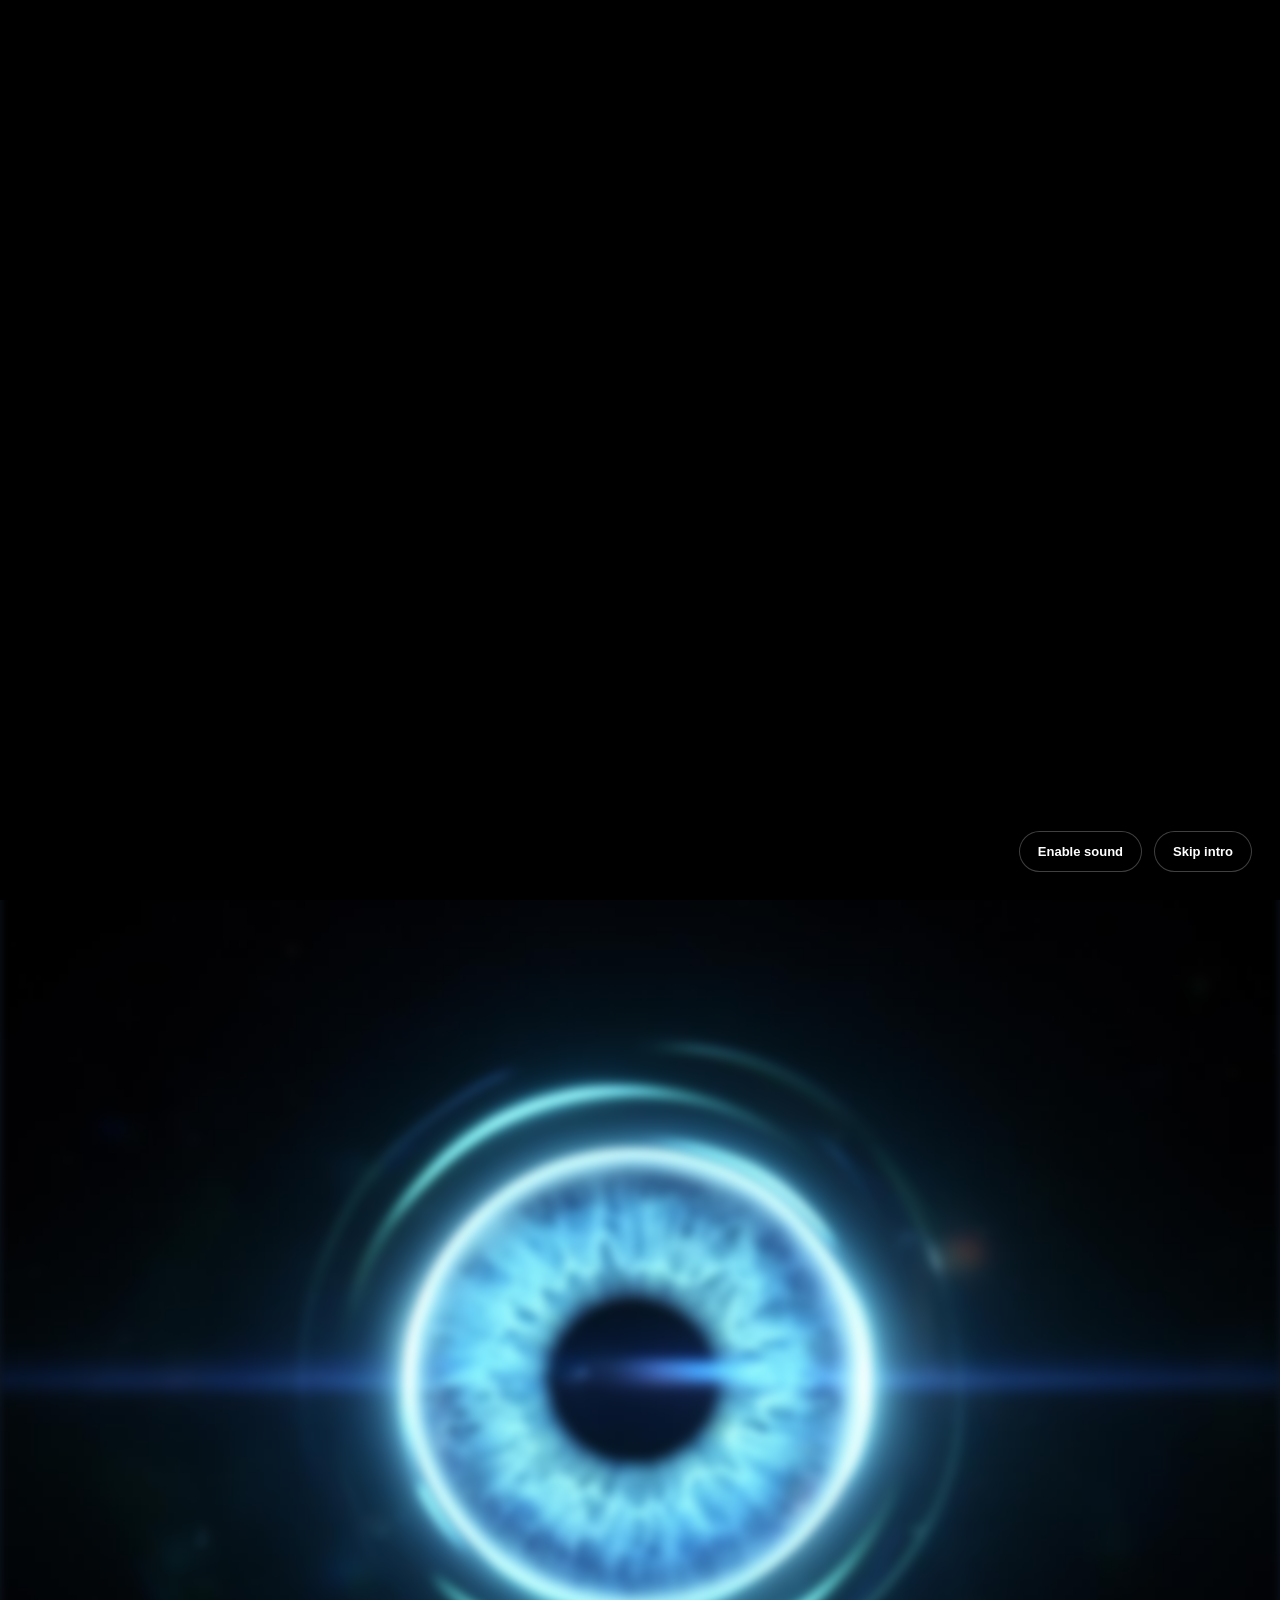
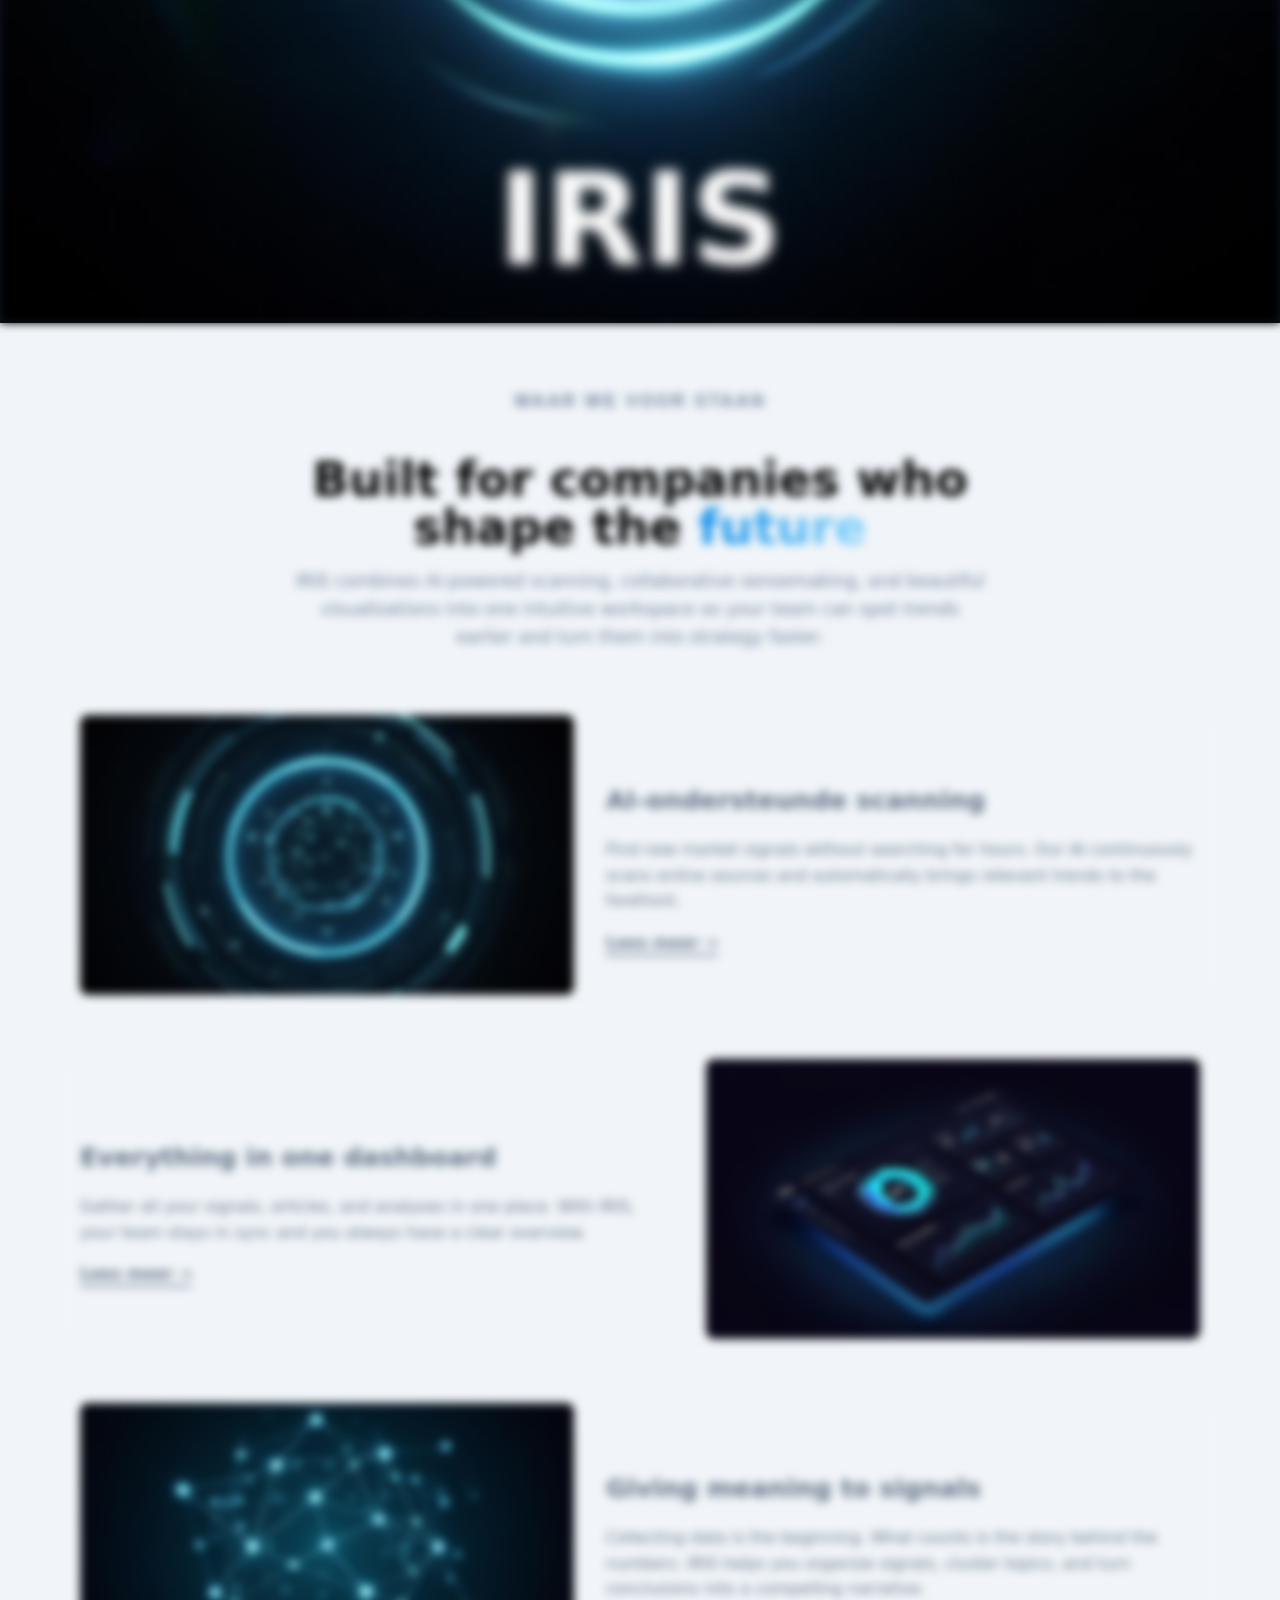
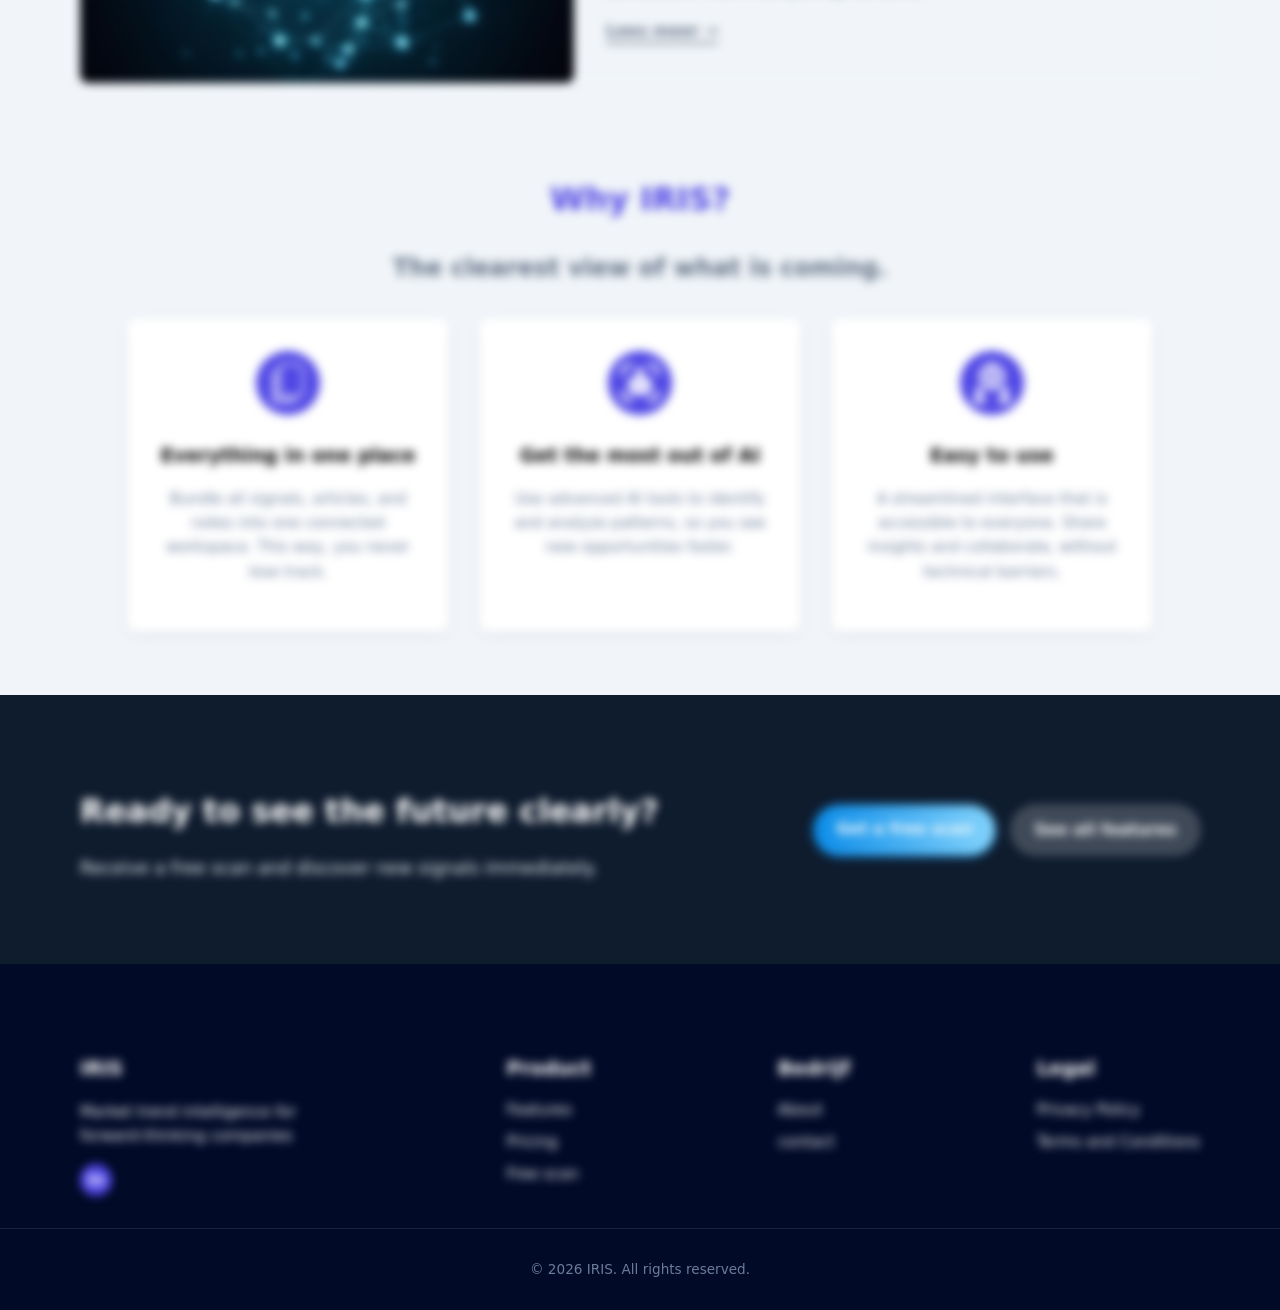
==== commit 7a57055c: "Update index.html" ====
--- a/index.html
+++ b/index.html
@@ -14,6 +14,244 @@
 		<link rel="icon" type="image/x-icon" href="images/favicon.ico">
 	</head>
 	<body>
+				<!-- INTRO VIDEO OVERLAY -->
+		<div id="introVideoOverlay" class="intro-video-overlay" aria-hidden="true">
+		  <video
+		    id="introVideo"
+		    class="intro-video"
+		    autoplay
+		    playsinline
+		    preload="auto"
+		  >
+		    <source src="images/intro-video.mp4" type="video/mp4" />
+		  </video>
+
+		  <div class="intro-video-controls">
+		    <button class="intro-video-audio" id="introVideoAudio" type="button">
+		      Enable sound
+		    </button>
+
+		    <button class="intro-video-skip" id="introVideoSkip" type="button">
+		      Skip intro
+		    </button>
+		  </div>
+		</div>
+
+		<style>
+		  .intro-video-overlay {
+		    position: fixed;
+		    inset: 0;
+		    z-index: 2147483647;
+		    display: none;
+		    background: #000;
+		    opacity: 1;
+		    transition: opacity 700ms ease;
+		  }
+
+		  .intro-video-overlay.is-active {
+		    display: block;
+		  }
+
+		  .intro-video-overlay.is-leaving {
+		    opacity: 0;
+		    pointer-events: none;
+		  }
+
+		  .intro-video {
+		    width: 100%;
+		    height: 100%;
+		    object-fit: cover;
+		    background: #000;
+		  }
+
+		  .intro-video-controls {
+		    position: absolute;
+		    right: 28px;
+		    bottom: 28px;
+		    z-index: 2;
+		    display: flex;
+		    gap: 12px;
+		  }
+
+		  .intro-video-audio,
+		  .intro-video-skip {
+		    padding: 12px 18px;
+		    border: 1px solid rgba(255,255,255,0.25);
+		    border-radius: 999px;
+		    background: rgba(0,0,0,0.48);
+		    color: #ffffff;
+		    font-size: 13px;
+		    font-weight: 700;
+		    cursor: pointer;
+		    backdrop-filter: blur(10px);
+		    transition:
+		      background 220ms ease,
+		      border-color 220ms ease,
+		      transform 220ms ease,
+		      opacity 220ms ease;
+		  }
+
+		  .intro-video-audio:hover,
+		  .intro-video-skip:hover {
+		    transform: translateY(-2px);
+		    background: rgba(15,23,42,0.72);
+		    border-color: rgba(255,255,255,0.42);
+		  }
+
+		  .intro-video-audio.is-hidden {
+		    display: none;
+		  }
+
+		  .intro-video-audio:disabled {
+		    opacity: 0.55;
+		    cursor: default;
+		    transform: none;
+		  }
+
+		  body.intro-video-lock {
+		    overflow: hidden;
+		  }
+
+		  @media (max-width: 640px) {
+		    .intro-video-controls {
+		      right: 18px;
+		      bottom: 18px;
+		      flex-direction: column;
+		      align-items: flex-end;
+		    }
+
+		    .intro-video-audio,
+		    .intro-video-skip {
+		      padding: 10px 14px;
+		      font-size: 12px;
+		    }
+		  }
+		</style>
+
+		<script>
+		  (function () {
+		    const overlay = document.getElementById("introVideoOverlay");
+		    const video = document.getElementById("introVideo");
+		    const skipButton = document.getElementById("introVideoSkip");
+		    const audioButton = document.getElementById("introVideoAudio");
+
+		    const storageKey = "irisIntroVideoSeen";
+		    const introDuration = 10000;
+
+		    /*
+		      TESTMODUS:
+		      true  = intro verschijnt bij elke refresh
+		      false = intro verschijnt enkel bij eerste bezoek
+		    */
+		    const resetIntroForTesting = false;
+
+		    if (resetIntroForTesting) {
+		      localStorage.removeItem(storageKey);
+		    }
+
+		    if (!overlay || !video) return;
+
+		    const hasSeenIntro = localStorage.getItem(storageKey) === "true";
+
+		    if (hasSeenIntro) {
+		      overlay.remove();
+		      document.body.classList.remove("intro-video-lock");
+		      return;
+		    }
+
+		    let closed = false;
+		    let closeTimer = null;
+
+		    function closeIntro() {
+		      if (closed) return;
+		      closed = true;
+
+		      localStorage.setItem(storageKey, "true");
+		      overlay.classList.add("is-leaving");
+		      document.body.classList.remove("intro-video-lock");
+
+		      window.clearTimeout(closeTimer);
+
+		      window.setTimeout(function () {
+		        video.pause();
+		        overlay.remove();
+		      }, 750);
+		    }
+
+		    function startCloseTimer() {
+		      window.clearTimeout(closeTimer);
+		      closeTimer = window.setTimeout(closeIntro, introDuration);
+		    }
+
+		    document.body.classList.add("intro-video-lock");
+		    overlay.classList.add("is-active");
+		    overlay.setAttribute("aria-hidden", "false");
+
+		    /*
+		      Standaard proberen met geluid.
+		      Let op: veel browsers blokkeren dit zonder user interaction.
+		    */
+		    video.muted = false;
+		    video.volume = 1;
+
+		    const playPromise = video.play();
+
+		    if (playPromise && typeof playPromise.catch === "function") {
+		      playPromise
+		        .then(function () {
+		          if (audioButton) {
+		            audioButton.classList.add("is-hidden");
+		          }
+
+		          startCloseTimer();
+		        })
+		        .catch(function () {
+		          /*
+		            Fallback: autoplay met geluid werd geblokkeerd.
+		            De video start dan muted. De knop blijft zichtbaar.
+		          */
+		          video.muted = true;
+
+		          video.play()
+		            .then(startCloseTimer)
+		            .catch(startCloseTimer);
+
+		          if (audioButton) {
+		            audioButton.textContent = "Enable sound";
+		          }
+		        });
+		    } else {
+		      startCloseTimer();
+		    }
+
+		    video.addEventListener("ended", closeIntro);
+		    video.addEventListener("error", closeIntro);
+
+		    if (skipButton) {
+		      skipButton.addEventListener("click", closeIntro);
+		    }
+
+		    if (audioButton) {
+		      audioButton.addEventListener("click", function () {
+		        video.muted = false;
+		        video.volume = 1;
+
+		        video.play()
+		          .then(function () {
+		            audioButton.textContent = "Sound enabled";
+		            audioButton.disabled = true;
+
+		            window.setTimeout(function () {
+		              audioButton.classList.add("is-hidden");
+		            }, 700);
+		          })
+		          .catch(function () {
+		            audioButton.textContent = "Sound blocked";
+		          });
+		      });
+		    }
+		  })();
+		</script>
 		<header class="site-header">
 			<div class="container nav-container">
 				<div class="logo"><a class="home-button" href="index.html">IRIS</a></div>
@@ -191,6 +429,7 @@
 						</div>
 					</div>
 				</div>
+			</div>
 			</section>
 			<!-- Call to action -->
 			<section class="cta">
--- a/style.css
+++ b/style.css
@@ -1602,53 +1602,193 @@
 }
 
 
-/* ══════════════════════════════════════════════════════════════
-   2. MINI CARD OVERVIEW GRID
-   ══════════════════════════════════════════════════════════════ */
+/* ═══════════════════════════════════════
+   Overview cards — refined consultancy style
+   ═══════════════════════════════════════ */
 
 .ft-overview {
-  background: var(--ft-light);
-  padding: var(--ft-gap) 0;
-  border-bottom: 1.5px solid var(--ft-border);
-}
-
+  position: relative;
+  padding: 96px 0;
+  background: #ffffff;
+  overflow: hidden;
+}
+
+.ft-overview::before {
+  content: "";
+  position: absolute;
+  inset: 0;
+  background:
+    linear-gradient(180deg, rgba(248, 250, 252, 0.7), rgba(255, 255, 255, 0)),
+    radial-gradient(circle at 18% 10%, rgba(37, 99, 235, 0.05), transparent 30%),
+    radial-gradient(circle at 82% 70%, rgba(15, 23, 42, 0.04), transparent 34%);
+  pointer-events: none;
+}
+
+.ft-overview .ft-container {
+  position: relative;
+  z-index: 1;
+}
+
+/* Grid */
 .ft-overview__grid {
   display: grid;
-  grid-template-columns: repeat(4, 1fr);
-  gap: 20px;
-}
-
+  grid-template-columns: repeat(4, minmax(0, 1fr));
+  gap: 22px;
+}
+
+/* Card */
 .ft-mini-card {
-  padding: 28px 24px;
-  border: 1.5px solid var(--ft-border);
-  border-radius: var(--ft-radius);
-  transition: box-shadow 0.25s, transform 0.25s, border-color 0.25s;
-  cursor: default;
+  position: relative;
+  min-height: 210px;
+  padding: 28px 30px 30px;
+  border-radius: 20px;
+  background: #ffffff;
+  border: 1px solid rgba(15, 23, 42, 0.08);
+  box-shadow:
+    0 1px 2px rgba(15, 23, 42, 0.03),
+    0 18px 45px rgba(15, 23, 42, 0.035);
+  overflow: hidden;
+  transition:
+    transform 0.28s ease,
+    border-color 0.28s ease,
+    box-shadow 0.28s ease,
+    background 0.28s ease;
+}
+
+.ft-mini-card::before {
+  content: "";
+  position: absolute;
+  left: 30px;
+  right: 30px;
+  top: 0;
+  height: 3px;
+  background: linear-gradient(90deg, #2563eb, rgba(37, 99, 235, 0));
+  opacity: 0;
+  transition: opacity 0.28s ease;
 }
 
 .ft-mini-card:hover {
-  box-shadow: 0 8px 32px rgba(59,130,246,0.1);
-  border-color: rgba(59,130,246,0.3);
-  transform: translateY(-3px);
-}
-
-.ft-mini-card__icon {
-  font-size: 24px;
-  margin-bottom: 12px;
-}
-
+  transform: translateY(-4px);
+  border-color: rgba(37, 99, 235, 0.22);
+  box-shadow:
+    0 8px 20px rgba(15, 23, 42, 0.05),
+    0 26px 60px rgba(15, 23, 42, 0.075);
+}
+
+.ft-mini-card:hover::before {
+  opacity: 1;
+}
+
+/* Number label */
+.ft-mini-card__meta {
+  display: inline-flex;
+  align-items: center;
+  justify-content: center;
+  min-width: 42px;
+  height: 28px;
+  margin-bottom: 34px;
+  border-radius: 999px;
+  background: #f1f5f9;
+  color: #2563eb;
+  font-size: 12px;
+  font-weight: 800;
+  letter-spacing: 0.08em;
+  line-height: 1;
+}
+
+/* Titles */
 .ft-mini-card h3 {
-  font-family: var(--ft-display);
-  font-size: 15px;
-  font-weight: 700;
-  color: var(--ft-text);
-  margin-bottom: 6px;
-}
-
+  margin: 0 0 16px;
+  color: #111827;
+  font-size: 20px;
+  line-height: 1.2;
+  font-weight: 760;
+  letter-spacing: -0.025em;
+}
+
+/* Text */
 .ft-mini-card p {
-  font-size: 13px;
-  line-height: 1.55;
-  color: var(--ft-muted);
+  margin: 0;
+  max-width: 240px;
+  color: #64748b;
+  font-size: 15.5px;
+  line-height: 1.65;
+  font-weight: 450;
+}
+
+/* Subtle corner line */
+.ft-mini-card::after {
+  content: "";
+  position: absolute;
+  right: 24px;
+  bottom: 24px;
+  width: 34px;
+  height: 34px;
+  border-right: 1px solid rgba(37, 99, 235, 0.16);
+  border-bottom: 1px solid rgba(37, 99, 235, 0.16);
+  border-radius: 0 0 10px 0;
+  opacity: 0;
+  transform: translate(6px, 6px);
+  transition:
+    opacity 0.28s ease,
+    transform 0.28s ease;
+}
+
+.ft-mini-card:hover::after {
+  opacity: 1;
+  transform: translate(0, 0);
+}
+
+
+.ft-mini-card[data-reveal].is-visible {
+  opacity: 1;
+  transform: translateY(0);
+  transition:
+    opacity 0.65s ease,
+    transform 0.65s cubic-bezier(.22, 1, .36, 1),
+    border-color 0.28s ease,
+    box-shadow 0.28s ease,
+    background 0.28s ease;
+}
+
+/* Responsive */
+@media (max-width: 1180px) {
+  .ft-overview__grid {
+    grid-template-columns: repeat(2, minmax(0, 1fr));
+  }
+
+  .ft-mini-card {
+    min-height: 190px;
+  }
+}
+
+@media (max-width: 680px) {
+  .ft-overview {
+    padding: 72px 0;
+  }
+
+  .ft-overview__grid {
+    grid-template-columns: 1fr;
+    gap: 16px;
+  }
+
+  .ft-mini-card {
+    min-height: auto;
+    padding: 24px;
+    border-radius: 18px;
+  }
+
+  .ft-mini-card__meta {
+    margin-bottom: 26px;
+  }
+
+  .ft-mini-card h3 {
+    font-size: 19px;
+  }
+
+  .ft-mini-card p {
+    font-size: 15px;
+  }
 }
 
 
@@ -2939,339 +3079,1005 @@
   }
 }
 
-/* ══════════════════════════════════════════════════════════════
-   chart — radar/scan stijl
-   ══════════════════════════════════════════════════════════════ */
-
-:root {
-  --bg:        #0d1520;
-  --bg-card:   #111c2d;
-  --grid:      rgba(59, 130, 246, 0.08);
-  --line:      rgba(59, 130, 246, 0.7);
-  --line-dim:  rgba(59, 130, 246, 0.25);
-  --text:      #e2e8f0;
-  --text-muted:#64748b;
-  --iris:      rgba(59, 130, 246, 0.7);
-  --iris-dark: #eab308;
-  --border:    rgba(59, 130, 246, 0.2);
-  --glow:      rgba(59, 130, 246, 0.25);
-}
-
-.chart-wrapper {
-  width: min(61.25rem, 94vw);
-  padding: clamp(1rem, 3vw, 2rem);
-  border-radius: clamp(1rem, 2vw, 1.5rem);
-  background: var(--bg-card);
-  border: 1px solid var(--border);
+/* ═══════════════════════════════════════
+  Chart
+   ═══════════════════════════════════════ */
+
+.iris-allocation-section {
+  padding: 100px 24px;
+  background: linear-gradient(180deg, #f8fbff 0%, #f3f7ff 100%);
+}
+
+.iris-allocation-shell {
+  max-width: 1320px;
+  margin: 0 auto;
+  padding: 48px 42px 36px;
+  border-radius: 34px;
+  position: relative;
+  overflow: hidden;
+  background:
+    radial-gradient(circle at 90% 10%, rgba(92, 154, 255, 0.10), transparent 25%),
+    linear-gradient(180deg, rgba(255,255,255,0.96), rgba(246,249,255,0.96));
+  border: 1px solid rgba(180, 205, 245, 0.45);
   box-shadow:
-    0 0 0 1px var(--line-dim),
-    0 1.5rem 5rem rgba(0, 0, 0, 0.5),
-    inset 0 1px 0 rgba(255,255,255,0.04);
-  display: block;
-  margin: auto;
-}
-
-.chart-header {
+    0 30px 80px rgba(16, 40, 90, 0.08),
+    inset 0 1px 0 rgba(255,255,255,0.7);
+}
+
+.iris-allocation-shell::before {
+  content: "";
+  position: absolute;
+  inset: 0;
+  background-image:
+    linear-gradient(rgba(37, 99, 235, 0.05) 1px, transparent 1px),
+    linear-gradient(90deg, rgba(37, 99, 235, 0.05) 1px, transparent 1px);
+  background-size: 38px 38px;
+  pointer-events: none;
+}
+
+.iris-allocation-top,
+.iris-chart-card,
+.iris-benefits {
+  position: relative;
+  z-index: 1;
+}
+
+.iris-allocation-top {
   display: flex;
   justify-content: space-between;
+  align-items: flex-start;
+  gap: 30px;
+  margin-bottom: 30px;
+}
+
+.iris-eyebrow {
+  margin: 0 0 14px;
+  font-size: 14px;
+  font-weight: 800;
+  letter-spacing: 0.12em;
+  color: #2563eb;
+}
+
+.iris-allocation-top h2 {
+  margin: 0 0 18px;
+  max-width: 760px;
+  font-size: clamp(44px, 5vw, 72px);
+  line-height: 0.98;
+  letter-spacing: -0.05em;
+  color: #0f172a;
+}
+
+.iris-intro {
+  max-width: 720px;
+  margin: 0;
+  font-size: 18px;
+  line-height: 1.6;
+  color: #64748b;
+}
+
+.iris-auto-pill {
+  display: inline-flex;
   align-items: center;
-  gap: clamp(0.75rem, 2.5vw, 1.5rem);
-  margin-bottom: clamp(1rem, 2.5vw, 1.5rem);
-}
-
-.chart-header h1 {
+  gap: 12px;
+  padding: 16px 22px;
+  white-space: nowrap;
+  border-radius: 999px;
+  border: 1px solid rgba(96, 165, 250, 0.45);
+  background: rgba(255,255,255,0.65);
+  color: #2563eb;
+  font-size: 18px;
+  font-weight: 800;
+  box-shadow: 0 10px 30px rgba(37, 99, 235, 0.08);
+}
+
+.iris-dot {
+  width: 12px;
+  height: 12px;
+  border-radius: 50%;
+  background: #2563eb;
+  box-shadow: 0 0 0 0 rgba(37, 99, 235, 0.4);
+  animation: irisPulse 1.8s infinite;
+}
+
+@keyframes irisPulse {
+  0% { box-shadow: 0 0 0 0 rgba(37, 99, 235, 0.45); }
+  70% { box-shadow: 0 0 0 12px rgba(37, 99, 235, 0); }
+  100% { box-shadow: 0 0 0 0 rgba(37, 99, 235, 0); }
+}
+
+.iris-chart-card {
+  position: relative;
+  margin-top: 24px;
+  border-radius: 30px;
+  padding: 28px 24px 16px;
+  background: rgba(255,255,255,0.72);
+  border: 1px solid rgba(180, 205, 245, 0.5);
+  box-shadow:
+    0 18px 40px rgba(15, 23, 42, 0.06),
+    inset 0 1px 0 rgba(255,255,255,0.7);
+  overflow: hidden;
+}
+
+.iris-chart-grid-bg {
+  position: absolute;
+  inset: 0;
+  background:
+    linear-gradient(to top, rgba(37, 99, 235, 0.05), rgba(37, 99, 235, 0.00) 70%);
+  pointer-events: none;
+}
+
+.iris-chart-layout {
+  position: relative;
+  z-index: 1;
+  display: grid;
+  grid-template-columns: 90px 1fr 80px 1fr;
+  gap: 10px;
+  align-items: end;
+}
+
+.iris-axis-col {
+  display: flex;
+  gap: 10px;
+  align-items: stretch;
+  height: 360px;
+  padding-bottom: 48px;
+}
+
+.iris-axis-label {
+  writing-mode: vertical-rl;
+  transform: rotate(180deg);
+  display: flex;
+  align-items: center;
+  justify-content: center;
+  color: #64748b;
+  font-weight: 600;
+  font-size: 15px;
+}
+
+.iris-axis {
+  position: relative;
+  width: 56px;
+  border-right: 2px solid rgba(148, 163, 184, 0.45);
+  display: flex;
+  flex-direction: column;
+  justify-content: space-between;
+  padding: 8px 10px 0 0;
+  color: #7c8ba1;
+  font-size: 14px;
+}
+
+.iris-axis::after {
+  content: "";
+  position: absolute;
+  left: 0;
+  right: -2px;
+  bottom: 0;
+  height: 2px;
+  background: rgba(148, 163, 184, 0.45);
+}
+
+.iris-chart-half {
+  position: relative;
+  padding: 0 14px 48px;
+}
+
+.iris-half-title {
+  text-align: center;
+  font-size: 15px;
+  font-weight: 900;
+  letter-spacing: 0.12em;
+  margin-bottom: 28px;
+}
+
+.iris-half-title--muted {
+  color: #9aa4b8;
+}
+
+.iris-half-title--blue {
+  color: #2563eb;
+}
+
+.iris-bars {
+  height: 360px;
+  display: flex;
+  align-items: flex-end;
+  justify-content: space-around;
+  gap: 18px;
+  border-bottom: 2px solid rgba(148, 163, 184, 0.45);
+  padding: 0 10px 0;
+}
+
+.iris-bar-group {
+  width: 30%;
+  max-width: 150px;
+  min-width: 100px;
+  position: relative;
+  text-align: center;
+}
+
+.iris-bar-value {
+  margin-bottom: 14px;
+  font-size: clamp(28px, 3vw, 40px);
+  font-weight: 900;
+  color: #8f99ad;
+  letter-spacing: -0.04em;
+}
+
+.iris-bar-value--blue {
+  color: #2563eb;
+}
+
+.iris-bar-area {
+  position: relative;
+  height: 250px;
+  display: flex;
+  align-items: flex-end;
+  justify-content: center;
+}
+
+.iris-bar-fill {
+  width: 100%;
+  max-width: 130px;
+  min-height: 0;
+  height: 0;
+  border-radius: 8px 8px 0 0;
+  transition: height 1.2s cubic-bezier(.22,1,.36,1);
+}
+
+.iris-bar-fill--muted {
+  background: linear-gradient(180deg, #d9dde7 0%, #cfd5e2 100%);
+  box-shadow: inset 0 1px 0 rgba(255,255,255,0.7);
+}
+
+.iris-bar-fill--blue {
+  background: linear-gradient(180deg, #2563eb 0%, #5ca2ff 100%);
+  box-shadow:
+    0 12px 30px rgba(37, 99, 235, 0.20),
+    inset 0 1px 0 rgba(255,255,255,0.25);
+}
+
+.iris-bar-fill--glow {
+  box-shadow:
+    0 0 0 rgba(37, 99, 235, 0),
+    0 12px 30px rgba(37, 99, 235, 0.20),
+    inset 0 1px 0 rgba(255,255,255,0.25);
+}
+
+.iris-bar-label {
+  margin-top: 16px;
+  font-size: 18px;
+  line-height: 1.25;
+  font-weight: 700;
+  color: #24324a;
+}
+
+.iris-bar-labell {
+  font-size: 18px;
+  line-height: 1.25;
+  font-weight: 700;
+  color: #24324a;
+}
+
+.iris-chart-center {
+  position: relative;
+  height: 360px;
+  display: flex;
+  align-items: center;
+  justify-content: center;
+  padding-bottom: 48px;
+}
+
+.iris-center-line {
+  position: absolute;
+  top: 46px;
+  bottom: 48px;
+  width: 2px;
+  background: linear-gradient(180deg, rgba(96, 165, 250, 0), rgba(96, 165, 250, 0.55), rgba(96, 165, 250, 0));
+}
+
+.iris-transition-badge {
+  width: 54px;
+  height: 54px;
+  border-radius: 50%;
+  display: grid;
+  place-items: center;
+  background: rgba(255,255,255,0.92);
+  border: 1px solid rgba(180, 205, 245, 0.55);
+  box-shadow: 0 12px 28px rgba(15, 23, 42, 0.08);
+  color: #334155;
+  transform: scale(0.9);
+  opacity: 0.4;
+  transition: all 0.6s ease;
+}
+
+.iris-transition-badge svg {
+  width: 22px;
+  height: 22px;
+}
+
+.iris-chart-card.is-animating .iris-transition-badge {
+  animation: irisCenterPulse 1.2s ease-in-out 1.1s 2;
+}
+
+@keyframes irisCenterPulse {
+  0%   { transform: scale(0.92); opacity: 0.5; }
+  50%  { transform: scale(1.08); opacity: 1; box-shadow: 0 0 0 16px rgba(96, 165, 250, 0.10); }
+  100% { transform: scale(1); opacity: 1; }
+}
+
+.iris-chart-arrow {
+  position: absolute;
+  right: 50px;
+  top: 112px;
+  width: 330px;
+  height: 150px;
+  overflow: visible;
+  pointer-events: none;
+  opacity: 0;
+  transform: translateY(4px);
+}
+
+.iris-chart-arrow-path {
+  fill: none;
+  stroke: url(#irisArrowGradient);
+  stroke-width: 3.5;
+  stroke-linecap: round;
+  stroke-dasharray: 420;
+  stroke-dashoffset: 420;
+}
+
+.iris-chart-arrow-head {
+  fill: #2563eb;
+  opacity: 0;
+}
+
+.iris-chart-card.is-animating .iris-chart-arrow {
+  animation: irisArrowShow 0.5s ease forwards 1.5s;
+}
+
+.iris-chart-card.is-animating .iris-chart-arrow-path {
+  animation: irisDrawPath 1.1s ease forwards 1.6s;
+}
+
+.iris-chart-card.is-animating .iris-chart-arrow-head {
+  animation: irisArrowHead 0.4s ease forwards 2.5s;
+}
+
+@keyframes irisArrowShow {
+  to { opacity: 1; transform: translateY(0); }
+}
+
+@keyframes irisDrawPath {
+  to { stroke-dashoffset: 0; }
+}
+
+@keyframes irisArrowHead {
+  to { opacity: 1; }
+}
+
+.iris-halo {
+  position: absolute;
+  left: 50%;
+  bottom: -18px;
+  transform: translateX(-50%) scale(0.7);
+  width: 170px;
+  height: 170px;
+  border-radius: 50%;
+  opacity: 0;
+  pointer-events: none;
+  background:
+    radial-gradient(circle, rgba(85, 169, 255, 0.28) 0%, rgba(85, 169, 255, 0.07) 28%, transparent 48%);
+}
+
+.iris-halo::before,
+.iris-halo::after {
+  content: "";
+  position: absolute;
+  inset: 12px;
+  border-radius: 50%;
+  border: 1px dashed rgba(96, 165, 250, 0.22);
+}
+
+.iris-halo::after {
+  inset: 28px;
+}
+
+.iris-chart-card.is-animating .js-bar-future {
+  animation:
+    irisFutureGrow 1s cubic-bezier(.22,1,.36,1) forwards 2s,
+    irisFutureGlow 2.2s ease-in-out infinite 3s;
+}
+
+.iris-chart-card.is-animating .iris-halo {
+  animation: irisHaloIn 0.8s ease forwards 2.2s, irisHaloPulse 2.4s ease-in-out infinite 3s;
+}
+
+@keyframes irisFutureGrow {
+  from { height: 0; }
+  to { height: 10%; }
+}
+
+@keyframes irisFutureGlow {
+  0%, 100% {
+    box-shadow:
+      0 0 0 rgba(37, 99, 235, 0),
+      0 12px 30px rgba(37, 99, 235, 0.20),
+      inset 0 1px 0 rgba(255,255,255,0.25);
+  }
+  50% {
+    box-shadow:
+      0 0 28px rgba(85, 169, 255, 0.55),
+      0 12px 35px rgba(37, 99, 235, 0.28),
+      inset 0 1px 0 rgba(255,255,255,0.25);
+  }
+}
+
+@keyframes irisHaloIn {
+  to {
+    opacity: 1;
+    transform: translateX(-50%) scale(1);
+  }
+}
+
+@keyframes irisHaloPulse {
+  0%, 100% { transform: translateX(-50%) scale(1); opacity: 0.9; }
+  50% { transform: translateX(-50%) scale(1.05); opacity: 1; }
+}
+
+.iris-chart-footer {
+  display: flex;
+  justify-content: space-between;
+  gap: 18px;
+  align-items: center;
+  margin-top: 26px;
+  padding: 10px 0 0;
+  position: relative;
+  z-index: 1;
+}
+
+.iris-legend {
+  display: flex;
+  align-items: center;
+  gap: 22px;
+  flex-wrap: wrap;
+  padding: 16px 18px;
+  border-radius: 18px;
+  background: rgba(255,255,255,0.6);
+  border: 1px solid rgba(180, 205, 245, 0.35);
+}
+
+.iris-legend-item {
+  display: flex;
+  align-items: center;
+  gap: 12px;
+  color: #5b6c86;
+  font-size: 16px;
+}
+
+.iris-legend-item strong {
+  color: #2563eb;
+}
+
+.iris-legend-dot {
+  width: 14px;
+  height: 14px;
+  border-radius: 50%;
+  flex: 0 0 14px;
+}
+
+.iris-legend-dot--muted {
+  background: #cfd5e2;
+}
+
+.iris-legend-dot--blue {
+  background: #3b82f6;
+}
+
+.iris-legend-divider {
+  width: 1px;
+  height: 28px;
+  background: rgba(148, 163, 184, 0.35);
+}
+
+.iris-message-pill {
+  display: inline-flex;
+  align-items: center;
+  gap: 12px;
+  max-width: 520px;
+  padding: 16px 20px;
+  border-radius: 18px;
+  border: 1px solid rgba(96, 165, 250, 0.28);
+  background: rgba(255,255,255,0.75);
+  color: #2563eb;
+  font-weight: 700;
+  line-height: 1.4;
+}
+
+.iris-benefits {
+  margin-top: 26px;
+  display: grid;
+  grid-template-columns: repeat(3, 1fr);
+  gap: 18px;
+}
+
+.iris-benefit {
+  display: flex;
+  align-items: flex-start;
+  gap: 16px;
+  padding: 18px 20px;
+  border-radius: 22px;
+  background: rgba(255,255,255,0.72);
+  border: 1px solid rgba(180, 205, 245, 0.34);
+}
+
+.iris-benefit-icon {
+  width: 54px;
+  height: 54px;
+  border-radius: 50%;
+  display: grid;
+  place-items: center;
+  font-size: 22px;
+  color: #2563eb;
+  background: rgba(255,255,255,0.9);
+  box-shadow: 0 8px 18px rgba(37, 99, 235, 0.08);
+}
+
+.iris-benefit h4 {
+  margin: 0 0 4px;
+  font-size: 18px;
+  color: #0f172a;
+}
+
+.iris-benefit p {
   margin: 0;
-  font-size: clamp(1.5rem, 4vw, 2.625rem);
-  letter-spacing: 0.04em;
-  text-transform: uppercase;
-  color: var(--text);
-  font-weight: 500;
-}
-
-.toggle-button {
-  border: 1px solid var(--border);
-  border-radius: 999rem;
-  padding: clamp(0.75rem, 1.6vw, 0.875rem) clamp(1rem, 2.4vw, 1.375rem);
-  font-size: clamp(0.875rem, 1.6vw, 0.9375rem);
-  font-weight: 600;
-  color: var(--text-muted);
-  background: rgba(59, 130, 246, 0.06);
-  cursor: pointer;
-  transition: transform 0.2s ease, box-shadow 0.2s ease, color 0.2s ease, border-color 0.2s ease;
-  white-space: nowrap;
-}
-
-.toggle-button:hover {
-  transform: translateY(-0.125rem);
-  color: var(--text);
-  border-color: rgba(59, 130, 246, 0.5);
-  box-shadow: 0 0 1.25rem rgba(59, 130, 246, 0.15);
-}
-
-.toggle-button.is-active {
-  background: rgba(234, 179, 8, 0.12);
-  border-color: rgba(234, 179, 8, 0.4);
-  color: var(--iris);
-}
-
-.chart {
+  font-size: 15px;
+  line-height: 1.55;
+  color: #64748b;
+}
+
+/* responsive */
+@media (max-width: 1180px) {
+  .iris-allocation-top {
+    flex-direction: column;
+  }
+
+  .iris-chart-layout {
+    grid-template-columns: 70px 1fr;
+    gap: 18px;
+  }
+
+  .iris-chart-center {
+    display: none;
+  }
+
+  .iris-chart-half:nth-of-type(3) {
+    margin-top: 24px;
+  }
+
+  .iris-chart-half {
+    grid-column: 2;
+  }
+
+  .iris-axis-col {
+    grid-row: span 2;
+    height: 770px;
+  }
+
+  .iris-chart-arrow {
+    display: none;
+  }
+
+  .iris-chart-footer,
+  .iris-benefits {
+    grid-template-columns: 1fr;
+  }
+
+  .iris-chart-footer {
+    flex-direction: column;
+    align-items: stretch;
+  }
+
+  .iris-benefits {
+    grid-template-columns: 1fr;
+  }
+}
+
+@media (max-width: 780px) {
+  .iris-allocation-section {
+    padding: 70px 16px;
+  }
+
+  .iris-allocation-shell {
+    padding: 28px 18px 20px;
+    border-radius: 24px;
+  }
+
+  .iris-allocation-top h2 {
+    font-size: 42px;
+  }
+
+  .iris-intro {
+    font-size: 16px;
+  }
+
+  .iris-bars {
+    gap: 10px;
+  }
+
+  .iris-bar-group {
+    min-width: 80px;
+  }
+
+  .iris-bar-value {
+    font-size: 24px;
+  }
+
+  .iris-bar-label {
+    font-size: 15px;
+  }
+
+  .iris-message-pill,
+  .iris-legend {
+    padding: 14px 14px;
+  }
+}
+/* ═══════════════════════════════════════
+   2x2 Scenario Matrix
+   ═══════════════════════════════════════ */
+
+.ft-art--scenario2x2 {
+  position: relative;
+  width: min(100%, 560px);
+  min-height: 430px;
+  display: flex;
+  align-items: center;
+  justify-content: center;
+}
+
+/* Main matrix wrapper */
+.ft-matrix {
   position: relative;
   width: 100%;
-  aspect-ratio: 98 / 62;
-  min-height: 32rem;
+  max-width: 520px;
+  padding: 34px 34px 52px 58px;
+  border-radius: 28px;
+  background:
+    radial-gradient(circle at 78% 18%, rgba(59, 130, 246, 0.22), transparent 32%),
+    radial-gradient(circle at 16% 86%, rgba(14, 165, 233, 0.14), transparent 34%),
+    rgba(15, 23, 42, 0.92);
+  border: 1px solid rgba(96, 165, 250, 0.24);
+  box-shadow:
+    0 34px 90px rgba(0, 0, 0, 0.34),
+    0 12px 34px rgba(37, 99, 235, 0.12),
+    inset 0 1px 0 rgba(255, 255, 255, 0.06);
   overflow: hidden;
-  border-radius: clamp(0.875rem, 2vw, 1.125rem);
-  background:
-    linear-gradient(var(--grid) 0.0625rem, transparent 0.0625rem),
-    linear-gradient(90deg, var(--grid) 0.0625rem, transparent 0.0625rem),
-    var(--bg);
-  background-size: clamp(0.5rem, 1.4vw, 0.875rem) clamp(0.5rem, 1.4vw, 0.875rem);
-  border: 1px solid var(--line-dim);
-}
-
-.chart-inner {
+}
+
+/* Subtle background grid */
+.ft-matrix::before {
+  content: "";
   position: absolute;
   inset: 0;
-}
-
-.chart-title {
-  position: absolute;
-  top: 4.5%;
-  left: 50%;
-  transform: translateX(-20%);
-  font-size: clamp(1.25rem, 3vw, 2.125rem);
-  font-weight: 600;
-  letter-spacing: 0.04em;
-  text-transform: uppercase;
-  color: var(--text);
-}
-
-.axis-y {
-  position: absolute;
-  left: 11.2%;
-  top: 11.3%;
-  bottom: 38.7%;
-  width: clamp(0.15rem, 0.35vw, 0.2rem);
-  background: var(--line);
-  box-shadow: 0 0 6px var(--line);
-}
-
-.axis-y::before {
+  background-image:
+    linear-gradient(rgba(96, 165, 250, 0.07) 1px, transparent 1px),
+    linear-gradient(90deg, rgba(96, 165, 250, 0.07) 1px, transparent 1px);
+  background-size: 26px 26px;
+  mask-image: radial-gradient(circle at center, black 0%, transparent 78%);
+  pointer-events: none;
+}
+
+.ft-matrix::after {
   content: "";
   position: absolute;
-  top: -4.8%;
+  width: 180px;
+  height: 180px;
+  right: -70px;
+  top: -70px;
+  border-radius: 50%;
+  background: rgba(59, 130, 246, 0.20);
+  filter: blur(26px);
+  pointer-events: none;
+}
+
+.ft-matrix > * {
+  position: relative;
+  z-index: 1;
+}
+
+/* Matrix grid */
+.ft-matrix__grid {
+  position: relative;
+  display: grid;
+  grid-template-columns: repeat(2, minmax(0, 1fr));
+  grid-template-rows: repeat(2, 160px);
+  border-radius: 22px;
+  overflow: hidden;
+  background: rgba(2, 6, 23, 0.34);
+  border: 1px solid rgba(148, 163, 184, 0.18);
+  box-shadow:
+    inset 0 1px 0 rgba(255, 255, 255, 0.04),
+    0 18px 42px rgba(0, 0, 0, 0.18);
+}
+
+/* Quadrants */
+.ft-quadrant {
+  position: relative;
+  padding: 22px;
+  display: flex;
+  flex-direction: column;
+  justify-content: space-between;
+  background:
+    linear-gradient(135deg, rgba(255, 255, 255, 0.035), rgba(255, 255, 255, 0.01));
+  transition:
+    transform 0.35s ease,
+    background 0.35s ease,
+    box-shadow 0.35s ease;
+}
+
+.ft-quadrant:hover {
+  transform: translateY(-2px);
+  background:
+    linear-gradient(135deg, rgba(37, 99, 235, 0.18), rgba(14, 165, 233, 0.05));
+  box-shadow: inset 0 0 0 1px rgba(96, 165, 250, 0.18);
+}
+
+.ft-quadrant--tl {
+  background:
+    radial-gradient(circle at 20% 20%, rgba(59, 130, 246, 0.18), transparent 42%),
+    rgba(255, 255, 255, 0.025);
+}
+
+.ft-quadrant--tr {
+  background:
+    radial-gradient(circle at 82% 24%, rgba(96, 165, 250, 0.14), transparent 42%),
+    rgba(255, 255, 255, 0.015);
+}
+
+.ft-quadrant--bl {
+  background:
+    radial-gradient(circle at 20% 84%, rgba(148, 163, 184, 0.08), transparent 44%),
+    rgba(255, 255, 255, 0.012);
+}
+
+.ft-quadrant--br {
+  background:
+    radial-gradient(circle at 82% 82%, rgba(14, 165, 233, 0.18), transparent 44%),
+    rgba(255, 255, 255, 0.025);
+}
+
+/* Center lines */
+.ft-matrix__hline,
+.ft-matrix__vline {
+  position: absolute;
+  z-index: 4;
+  background: linear-gradient(
+    90deg,
+    transparent,
+    rgba(96, 165, 250, 0.54),
+    transparent
+  );
+  pointer-events: none;
+}
+
+.ft-matrix__hline {
+  left: 0;
+  right: 0;
+  top: 50%;
+  height: 1px;
+}
+
+.ft-matrix__vline {
+  top: 0;
+  bottom: 0;
   left: 50%;
-  transform: translateX(-50%);
-  border-left: clamp(0.5rem, 1.3vw, 0.8125rem) solid transparent;
-  border-right: clamp(0.5rem, 1.3vw, 0.8125rem) solid transparent;
-  border-bottom: clamp(0.75rem, 2vw, 1.25rem) solid var(--line);
-  filter: drop-shadow(0 0 4px var(--line));
-}
-
-.axis-origin {
+  width: 1px;
+  background: linear-gradient(
+    180deg,
+    transparent,
+    rgba(96, 165, 250, 0.54),
+    transparent
+  );
+}
+
+/* Quadrant labels */
+.ft-quadrant__label {
+  max-width: 150px;
+  color: #f8fafc;
+  font-size: 20px;
+  line-height: 1.12;
+  font-weight: 850;
+  letter-spacing: -0.035em;
+}
+
+.ft-quadrant--bl .ft-quadrant__label,
+.ft-quadrant--tr .ft-quadrant__label {
+  color: rgba(226, 232, 240, 0.78);
+}
+
+/* Dots */
+.ft-quadrant__dots {
+  display: flex;
+  align-items: center;
+  gap: 8px;
+}
+
+.ft-qdot {
+  width: 11px;
+  height: 11px;
+  border-radius: 999px;
+  background: #60a5fa;
+  box-shadow:
+    0 0 0 4px rgba(96, 165, 250, 0.12),
+    0 0 18px rgba(96, 165, 250, 0.65);
+  animation: scenarioDotPulse 2.4s ease-in-out infinite;
+}
+
+.ft-qdot:nth-child(2) {
+  animation-delay: 0.2s;
+}
+
+.ft-qdot:nth-child(3) {
+  animation-delay: 0.4s;
+}
+
+.ft-qdot--dim {
+  background: rgba(148, 163, 184, 0.8);
+  box-shadow:
+    0 0 0 4px rgba(148, 163, 184, 0.08),
+    0 0 14px rgba(148, 163, 184, 0.26);
+}
+
+@keyframes scenarioDotPulse {
+  0%, 100% {
+    transform: scale(1);
+    opacity: 0.75;
+  }
+
+  50% {
+    transform: scale(1.22);
+    opacity: 1;
+  }
+}
+
+/* Axis labels */
+.ft-matrix__xaxis,
+.ft-matrix__yaxis {
   position: absolute;
-  left: 10%;
-  top: 54.8%;
-  width: clamp(1.25rem, 2.8vw, 1.75rem);
-  aspect-ratio: 1;
-  border: clamp(0.2rem, 0.5vw, 0.3rem) solid var(--line);
-  border-radius: 50%;
-  background: var(--bg);
-  z-index: 3;
-  box-shadow: 0 0 8px var(--line), inset 0 0 4px rgba(59,130,246,0.2);
-}
-
-.axis-x {
-  position: absolute;
-  left: 12%;
-  top: 56.5%;
-  width: 33.7%;
-  height: clamp(0.15rem, 0.35vw, 0.2rem);
-  background: var(--line);
-  transform: rotate(46deg);
-  transform-origin: left center;
-  box-shadow: 0 0 6px var(--line);
-}
-
-.axis-x::after {
+  z-index: 2;
+  color: rgba(203, 213, 225, 0.72);
+  font-size: 12px;
+  font-weight: 800;
+  letter-spacing: 0.12em;
+  text-transform: uppercase;
+}
+
+.ft-matrix__xaxis {
+  left: 58px;
+  right: 34px;
+  bottom: 22px;
+  display: flex;
+  justify-content: center;
+}
+
+.ft-matrix__yaxis {
+  left: 18px;
+  top: 34px;
+  bottom: 52px;
+  display: flex;
+  align-items: center;
+  justify-content: center;
+  writing-mode: vertical-rl;
+  transform: rotate(180deg);
+}
+
+.ft-matrix__axis-label {
+  opacity: 0.86;
+}
+
+/* Optional corner markers */
+.ft-matrix__grid::before,
+.ft-matrix__grid::after {
   content: "";
   position: absolute;
-  right: -5.5%;
-  top: 50%;
-  transform: translateY(-50%);
-  border-top: clamp(0.5rem, 1.3vw, 0.8125rem) solid transparent;
-  border-bottom: clamp(0.5rem, 1.3vw, 0.8125rem) solid transparent;
-  border-left: clamp(0.75rem, 2vw, 1.25rem) solid var(--line);
-  filter: drop-shadow(0 0 4px var(--line));
-}
-
-.y-label {
-  position: absolute;
-  left: 0.7%;
-  top: 13.9%;
-  width: 9%;
-  text-align: right;
-  font-size: clamp(0.85rem, 2.4vw, 1.5rem);
-  line-height: 1.15;
-  color: var(--text-muted);
-  font-weight: 400;
-}
-
-.x-label {
-  position: absolute;
-  left: 10%;
-  bottom: 9.4%;
-  font-size: clamp(1rem, 2.5vw, 1.5625rem);
-  color: var(--text-muted);
-  font-weight: 400;
-}
-
-.bars {
-  position: absolute;
-  inset: 0;
-}
-
-.bar-group {
-  position: absolute;
-  bottom: 30%;
-  width: 21.4%;
-  text-align: center;
-}
-
-.bar-group.today    { left: 16.8%; }
-.bar-group.tomorrow { left: 43.4%; width: 22.4%; }
-.bar-group.future   { left: 69.4%; width: 22.4%; }
-
-.bar-label {
-  margin-bottom: clamp(0.25rem, 0.8vw, 0.5rem);
-  font-size: clamp(1rem, 3vw, 1.875rem);
-  line-height: 1;
-  font-weight: 600;
-  color: var(--text);
-  letter-spacing: 0.02em;
-}
-
-.bar-value {
-  margin-bottom: clamp(0.25rem, 0.8vw, 0.5rem);
-  font-size: clamp(0.875rem, 2vw, 1.25rem);
-  font-weight: 600;
-  color: var(--text-muted);
-}
-
-.bar-box,
-.bar-box-2 {
-  position: relative;
-  border: 1px solid var(--border);
-  background: rgba(59, 130, 246, 0.04);
-  overflow: hidden;
-  border-radius: 2px;
-}
-
-.bar-box {
-  height: clamp(10rem, 25.5vw, 15.625rem);
-}
-
-.bar-box-2 {
-  height: clamp(8rem, 20.4vw, 12.5rem);
-}
-
-.bar-group.tomorrow .bar-box,
-.bar-group.future   .bar-box {
-  height: clamp(3.75rem, 7.65vw, 4.6875rem);
-}
-
-.bar-fill {
-  position: absolute;
-  left: 0;
-  bottom: 0;
-  width: 100%;
-  background: var(--iris);
-  transition: height 900ms cubic-bezier(0.22, 1, 0.36, 1);
-  box-shadow: 0 -4px 20px rgba(234, 179, 8, 0.25);
-}
-
-.bar-fill.today-fill    { height: 100%; }
-.bar-fill.tomorrow-fill { height: 24%; }
-.bar-fill.future-fill   { height: 0%; }
-
-.with-iris .bar-fill.future-fill {
-  height: 100%;
-}
-
-.with-iris .future .bar-box {
-  border-color: rgba(234, 179, 8, 0.35);
-  box-shadow: 0 0 16px rgba(234, 179, 8, 0.1);
-}
-
-.with-iris .future .bar-value {
-  color: linear-gradient(to right, rgb(12, 141, 233), ;
-}
-
-.bar-bottom {
-  margin-top: clamp(0.25rem, 0.8vw, 0.5rem);
-  font-size: clamp(0.875rem, 2vw, 1.25rem);
-  color: var(--text-muted);
-  font-weight: 500;
-}
-
-.iris-badge {
-  position: absolute;
-  right: 3.7%;
-  bottom: 5.2%;
-  padding: clamp(0.75rem, 1.6vw, 0.875rem) clamp(1rem, 1.9vw, 1.125rem);
-  border-radius: 999rem;
-  background: rgba(234, 179, 8, 0.12);
-  border: 1px solid rgba(234, 179, 8, 0.3);
-  color: var(--iris);
-  font-size: clamp(0.8rem, 1.5vw, 1rem);
-  font-weight: 600;
-  opacity: 0;
-  transform: translateY(0.875rem);
-  transition: opacity 400ms ease, transform 400ms ease;
-}
-
-.with-iris .iris-badge {
-  opacity: 1;
-  transform: translateY(0);
-}
-
-.status {
-  margin-top: clamp(1rem, 2vw, 1.125rem);
-  font-size: clamp(0.95rem, 1.7vw, 1.0625rem);
-  font-weight: 500;
-  color: var(--text-muted);
-}
-
-.status span {
-  color: var(--iris-dark);
-}
-
-@media (max-width: 47.5rem) {
-  .chart-wrapper {
-    padding: clamp(0.75rem, 4vw, 1.125rem);
-  }
-
-  .chart-header {
-    flex-direction: column;
-    align-items: flex-start;
-  }
-
-  .chart {
-    aspect-ratio: 9 / 7;
-    min-height: 31rem;
-    overflow-x: auto;
-  }
-
-  .chart-inner {
-    position: relative;
-    width: 56.25rem;
-    height: 100%;
-  }
-
-  .chart-title {
-    left: 53.3%;
-  }
-}
+  z-index: 5;
+  width: 9px;
+  height: 9px;
+  border-radius: 999px;
+  background: #60a5fa;
+  box-shadow: 0 0 20px rgba(96, 165, 250, 0.72);
+}
+
+.ft-matrix__grid::before {
+  left: calc(50% - 4.5px);
+  top: calc(50% - 4.5px);
+}
+
+.ft-matrix__grid::after {
+  right: 18px;
+  top: 18px;
+  opacity: 0.55;
+}
+
+/* Entrance animation support */
+[data-reveal].is-visible .ft-matrix,
+.ft-art--scenario2x2.is-visible .ft-matrix {
+  animation: scenarioMatrixIn 0.9s cubic-bezier(.22, 1, .36, 1) both;
+}
+
+@keyframes scenarioMatrixIn {
+  from {
+    opacity: 0;
+    transform: translateY(18px) scale(0.97);
+  }
+
+  to {
+    opacity: 1;
+    transform: translateY(0) scale(1);
+  }
+}
+
+/* Responsive */
+@media (max-width: 760px) {
+  .ft-art--scenario2x2 {
+    min-height: 390px;
+  }
+
+  .ft-matrix {
+    padding: 28px 24px 48px 48px;
+    border-radius: 24px;
+  }
+
+  .ft-matrix__grid {
+    grid-template-rows: repeat(2, 135px);
+    border-radius: 18px;
+  }
+
+  .ft-quadrant {
+    padding: 18px;
+  }
+
+  .ft-quadrant__label {
+    font-size: 17px;
+  }
+
+  .ft-matrix__yaxis {
+    left: 14px;
+  }
+
+  .ft-matrix__xaxis {
+    left: 48px;
+    right: 24px;
+  }
+}
+
+@media (max-width: 520px) {
+  .ft-matrix {
+    padding: 24px 18px 44px 42px;
+  }
+
+  .ft-matrix__grid {
+    grid-template-rows: repeat(2, 120px);
+  }
+
+  .ft-quadrant {
+    padding: 14px;
+  }
+
+  .ft-quadrant__label {
+    font-size: 15px;
+  }
+
+  .ft-qdot {
+    width: 9px;
+    height: 9px;
+  }
+
+  .ft-matrix__xaxis,
+  .ft-matrix__yaxis {
+    font-size: 10px;
+  }
+}
+
 /* ══════════════════════════════════════════════════════════════
    Contact
    ══════════════════════════════════════════════════════════════ */
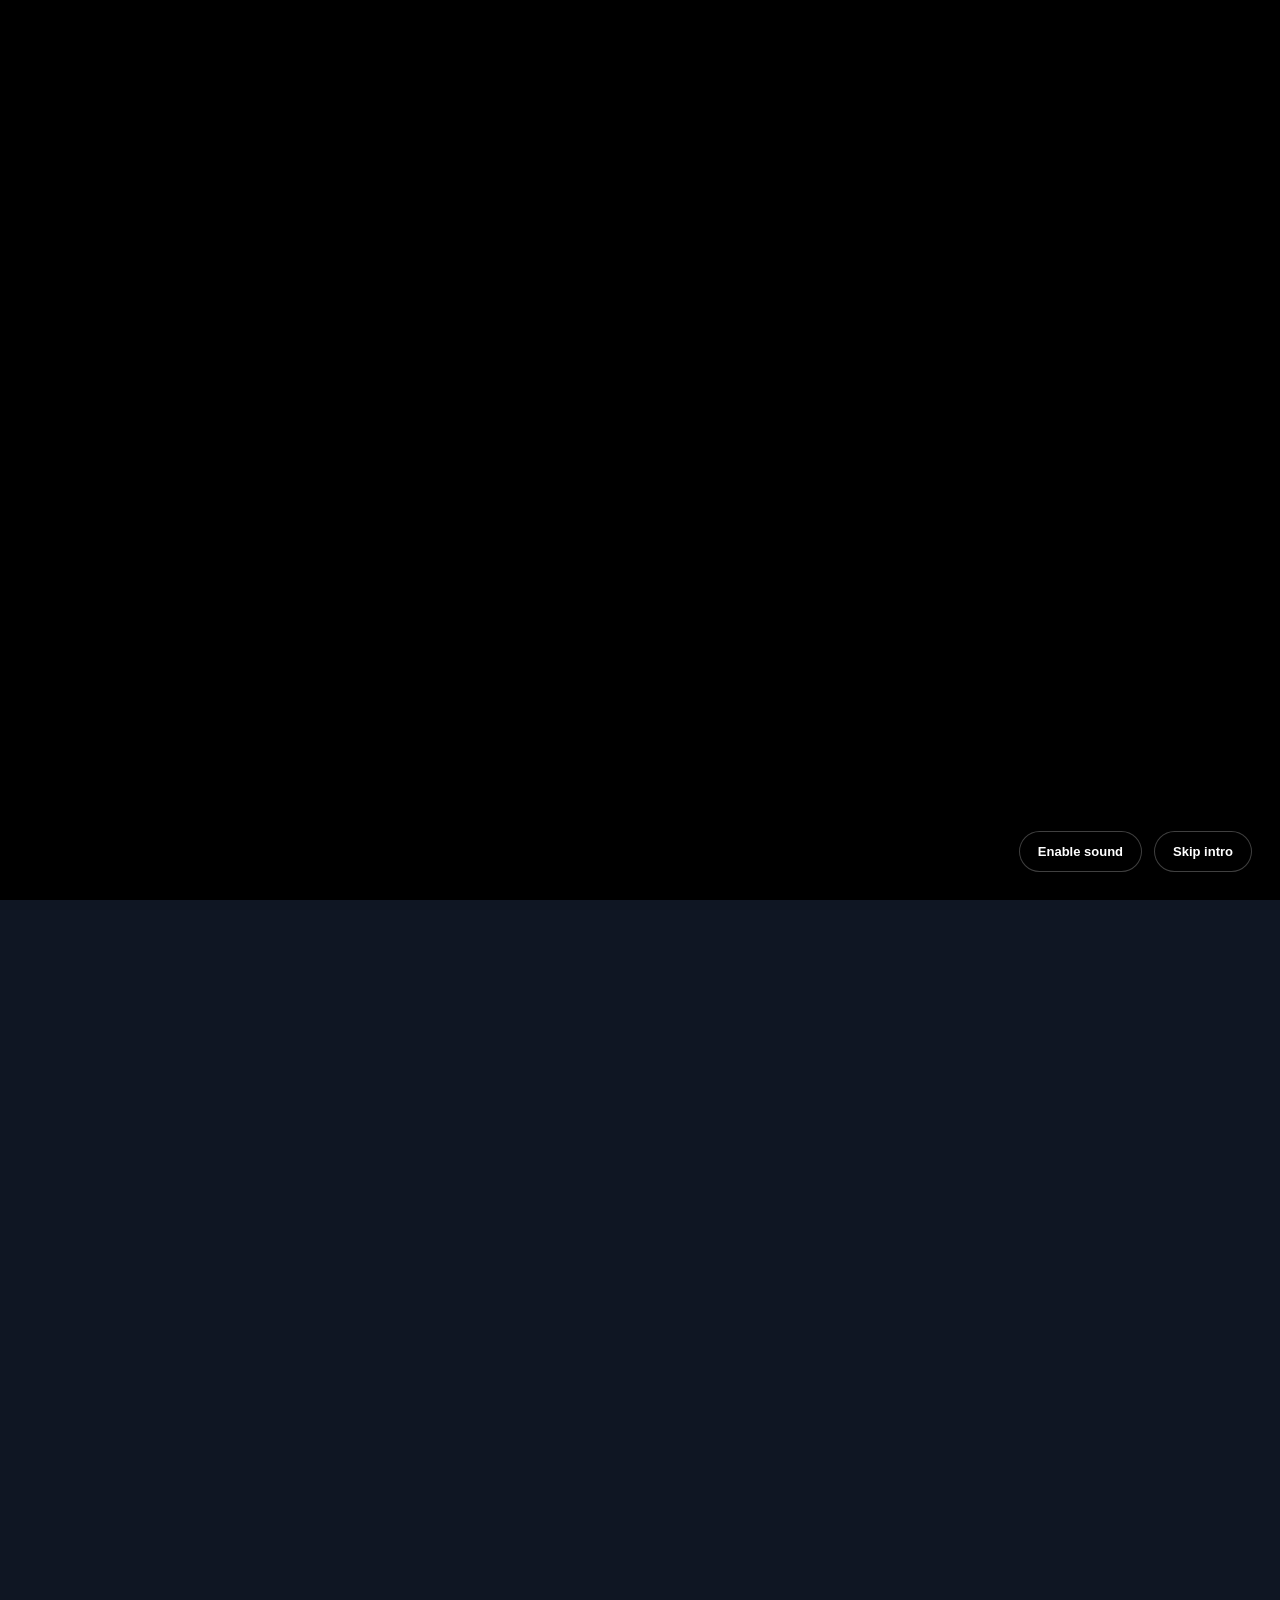
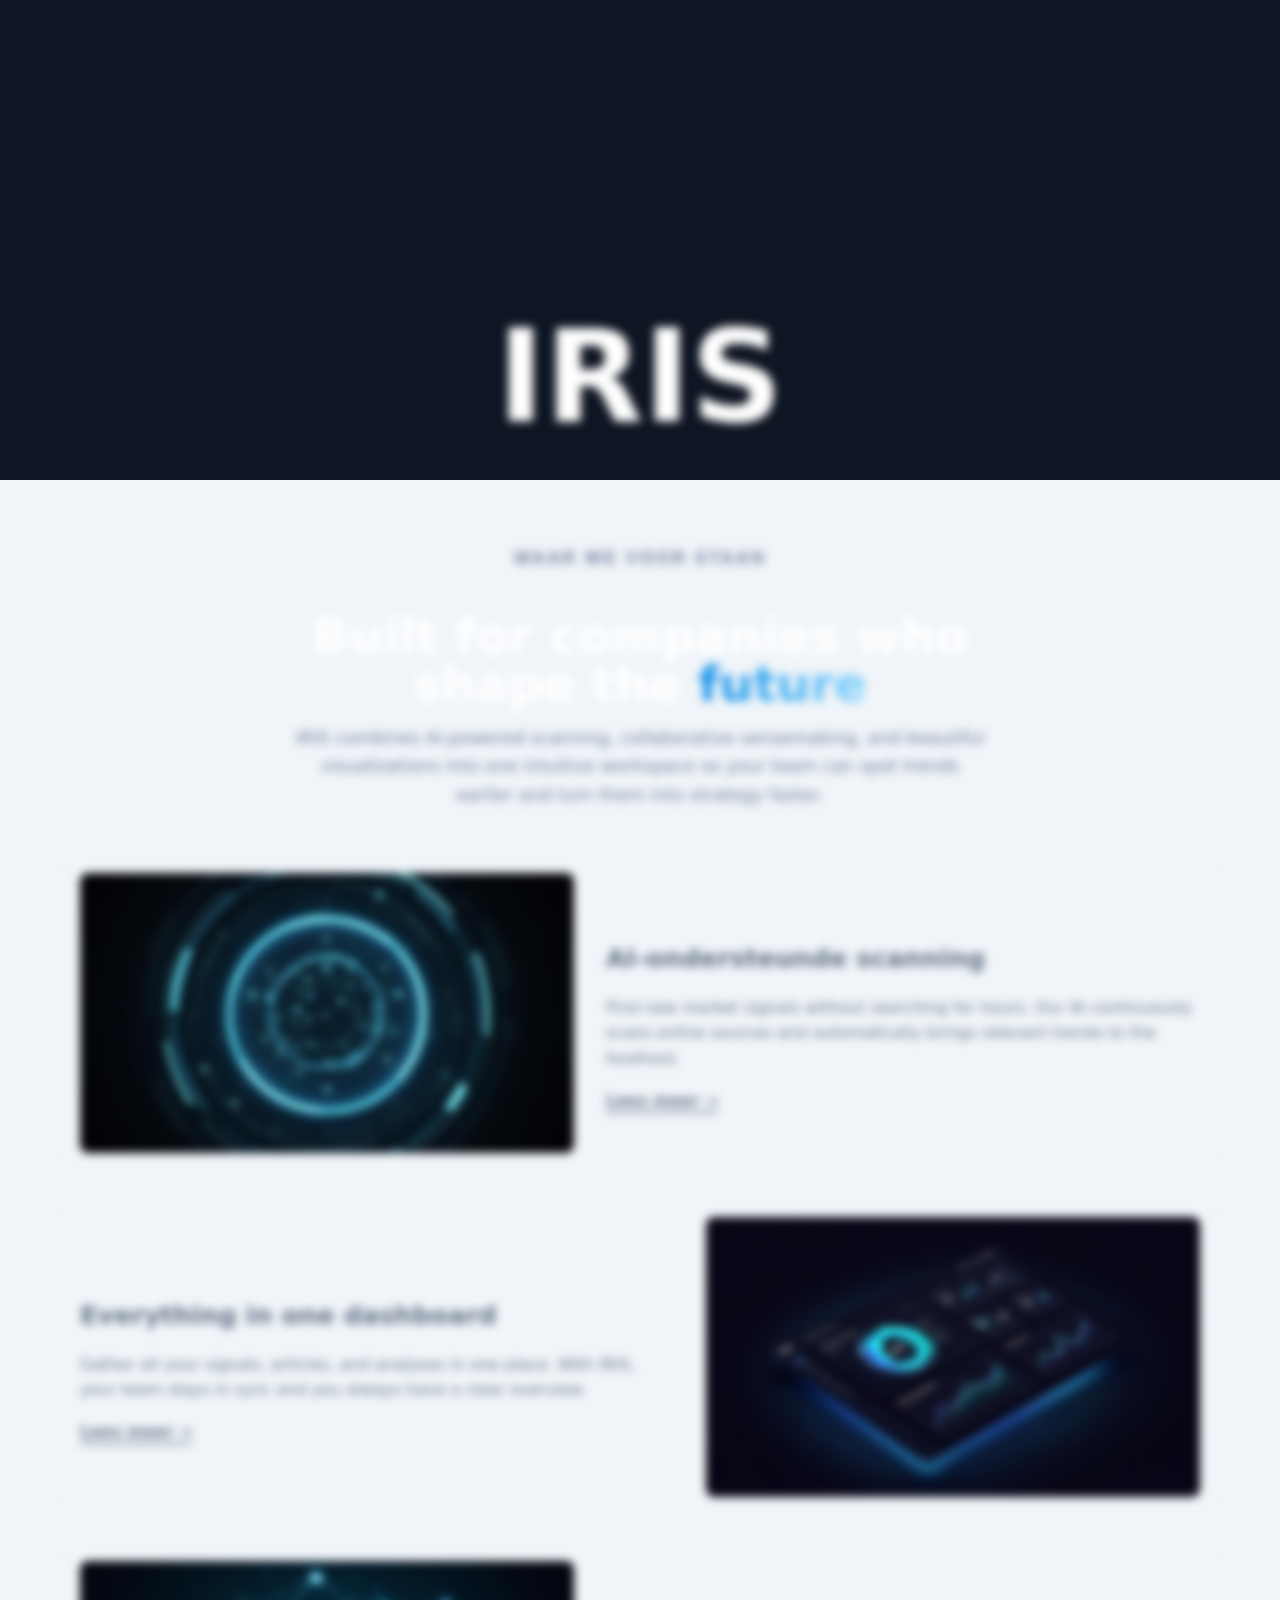
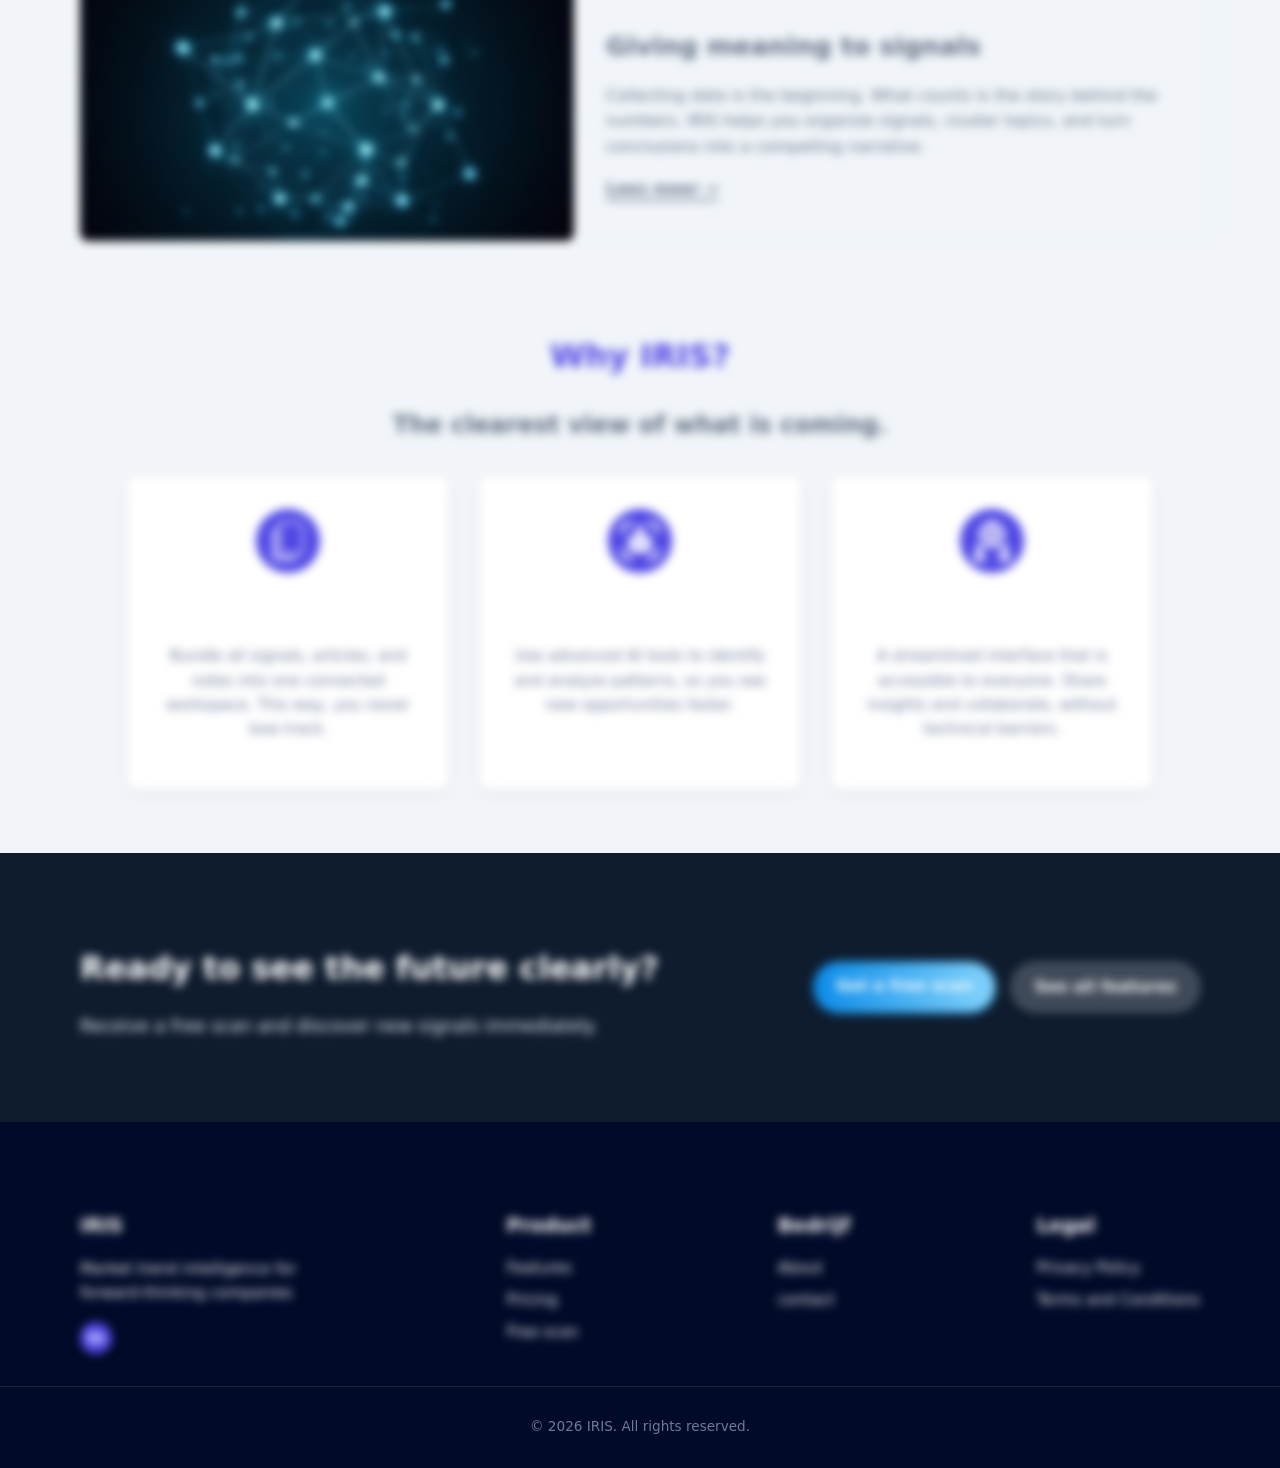
==== commit cc2c166b: "Update index.html" ====
--- a/index.html
+++ b/index.html
@@ -274,6 +274,11 @@
 		<main>
 			<!-- Hero section -->
 			<section class="hero">
+				<!-- Hero section -->
+			<section class="hero">
+			 <video class="hero-bg-video" autoplay muted loop playsinline preload="metadata">
+			    <source src="images/Hero.mp4" type="video/mp4" />
+			 </video>				
 				<div class="container hero-content">
 					<div class="hero-text">
 						<div class="ft-hero__glow" aria-hidden="true"></div>
@@ -298,7 +303,7 @@
 					</div>
 				</div>
 				<section>
-					<div class="parallax hidden">
+					<div class="">
 						<div class="ps-iris">
 							<span class="text-white hidden">IRIS</span>
 						</div>
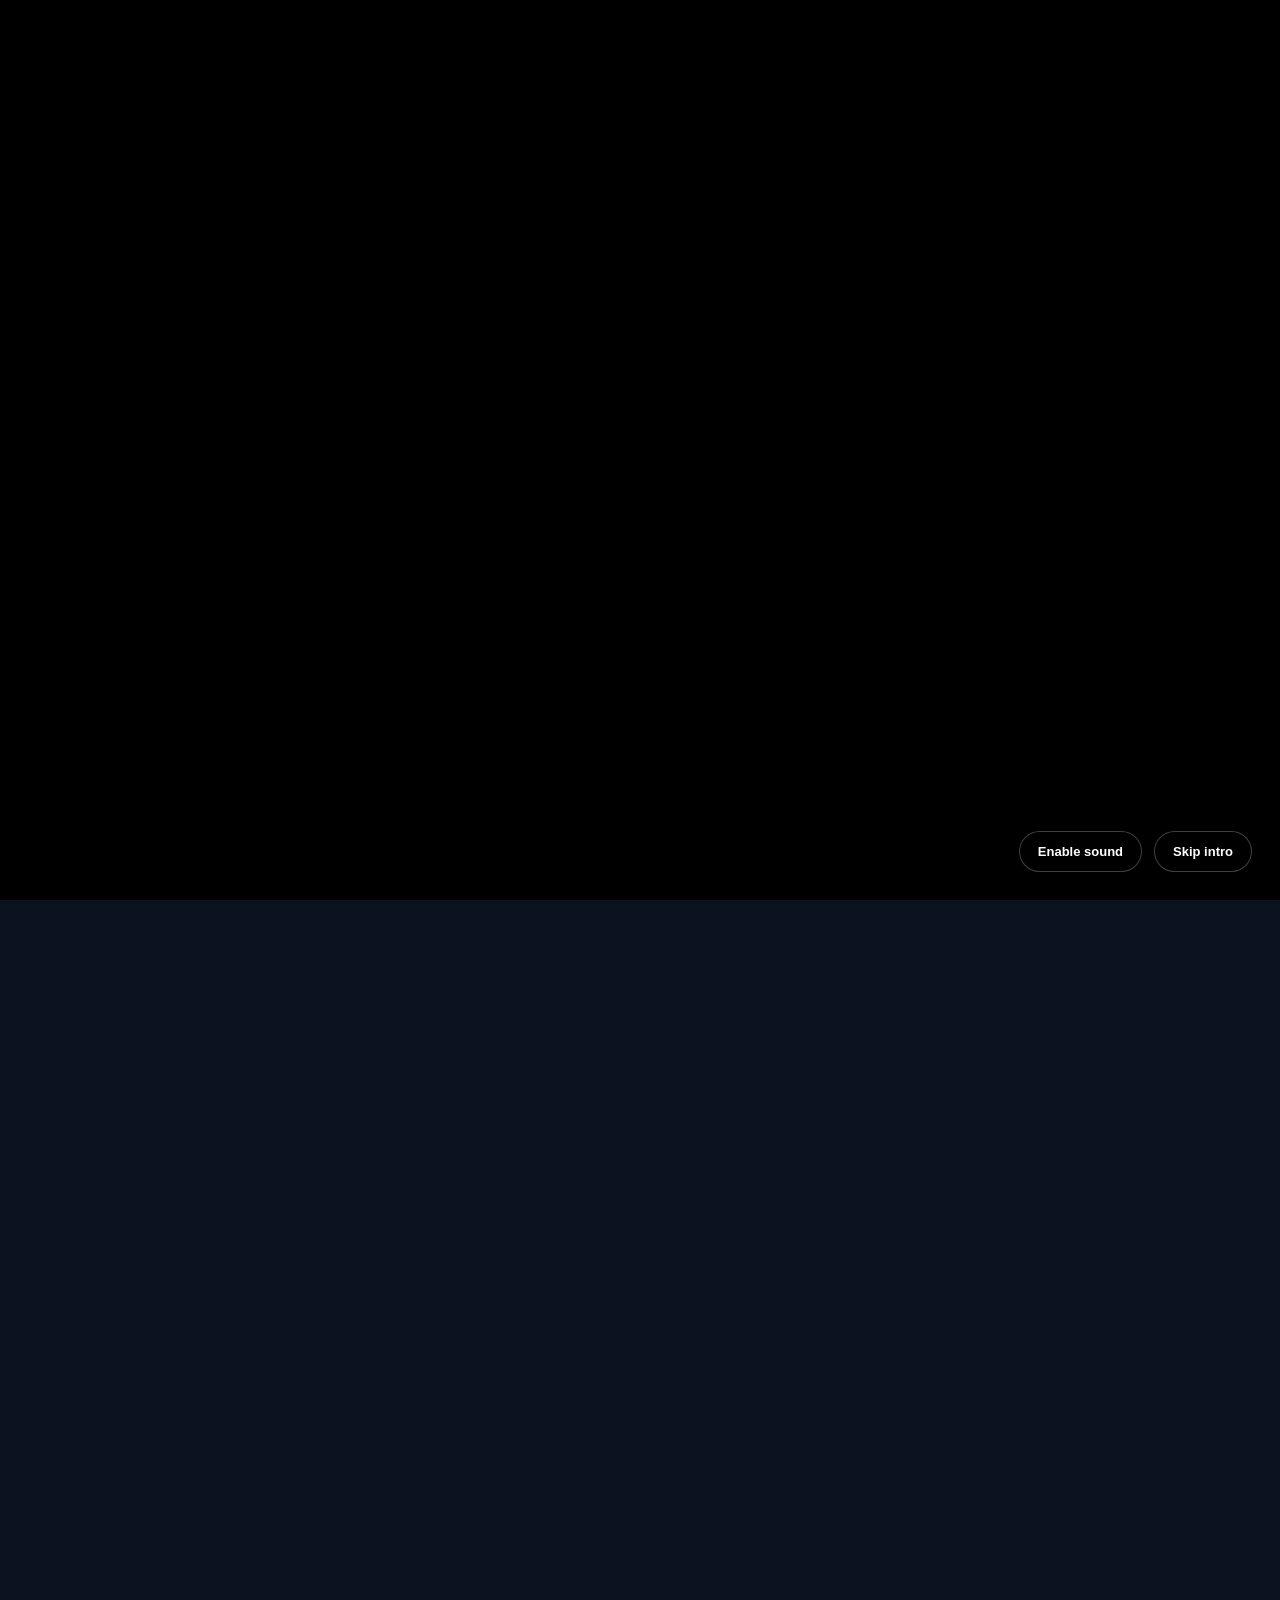
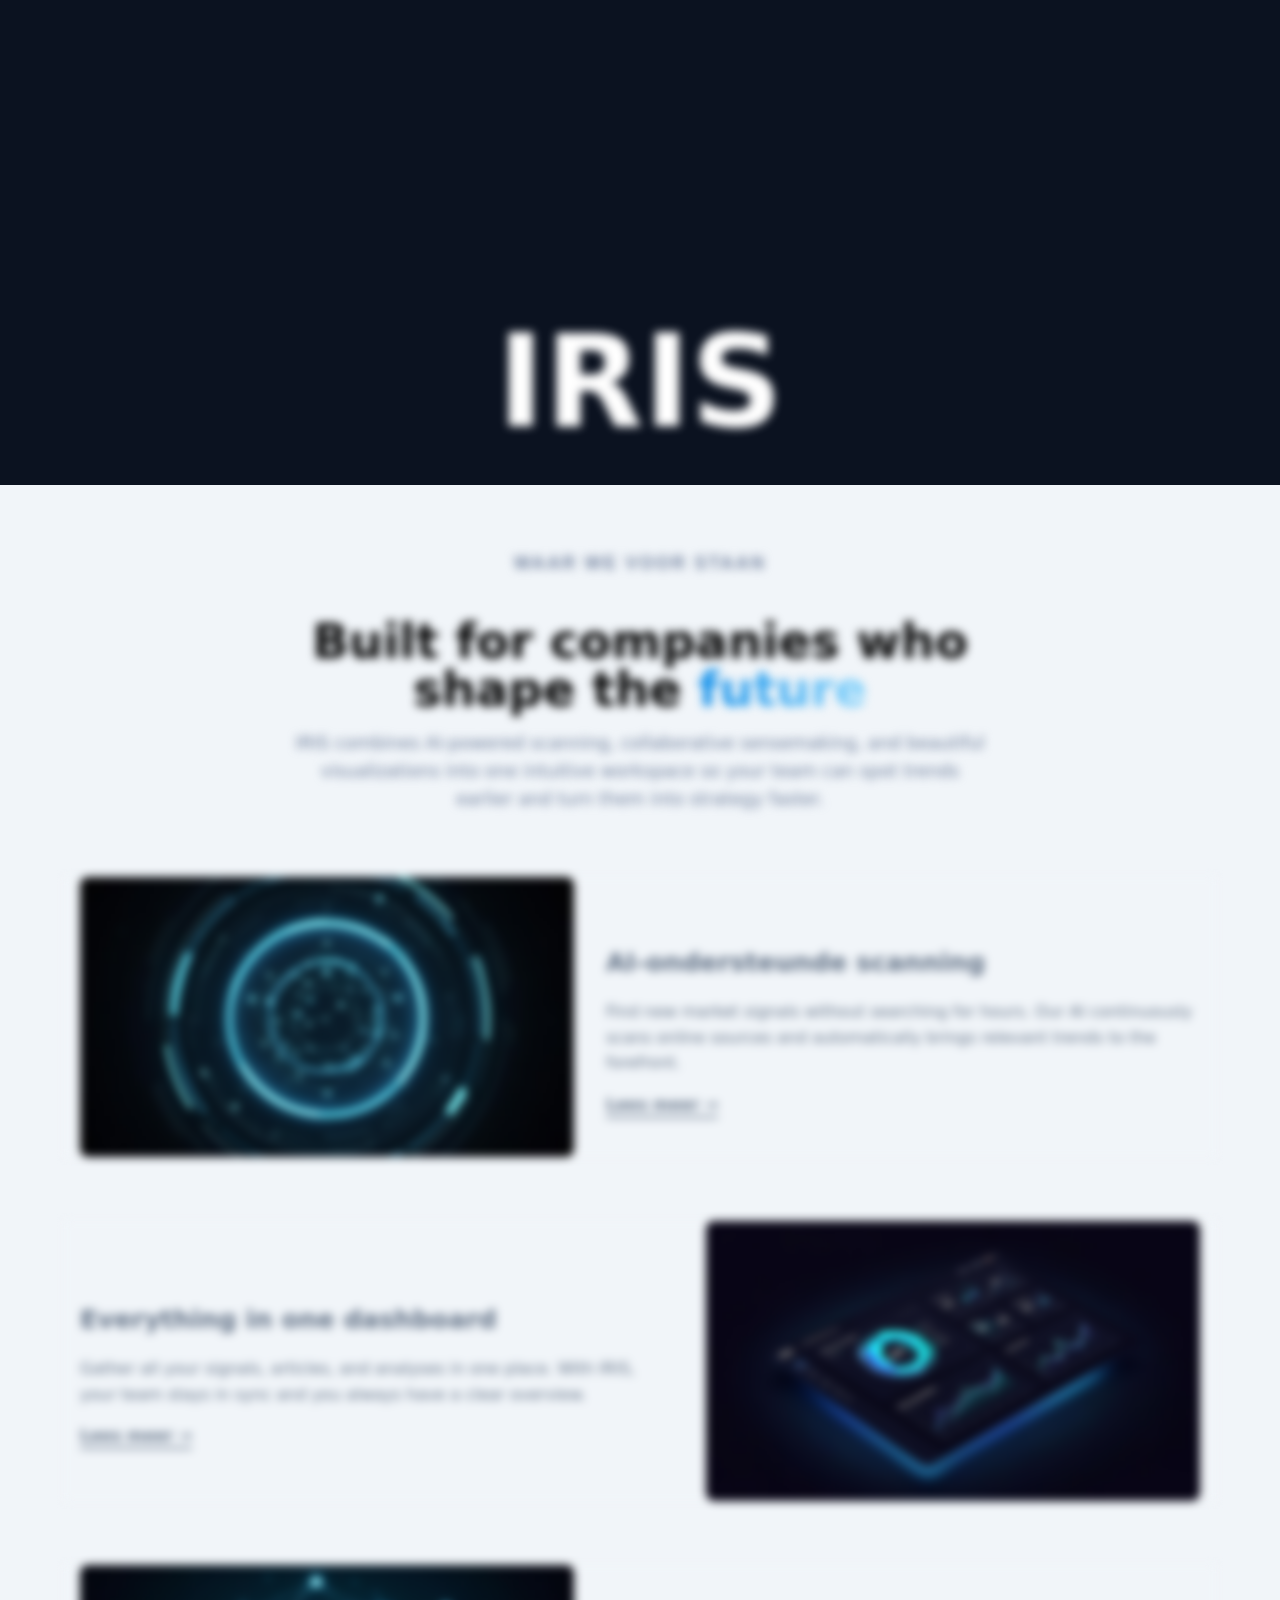
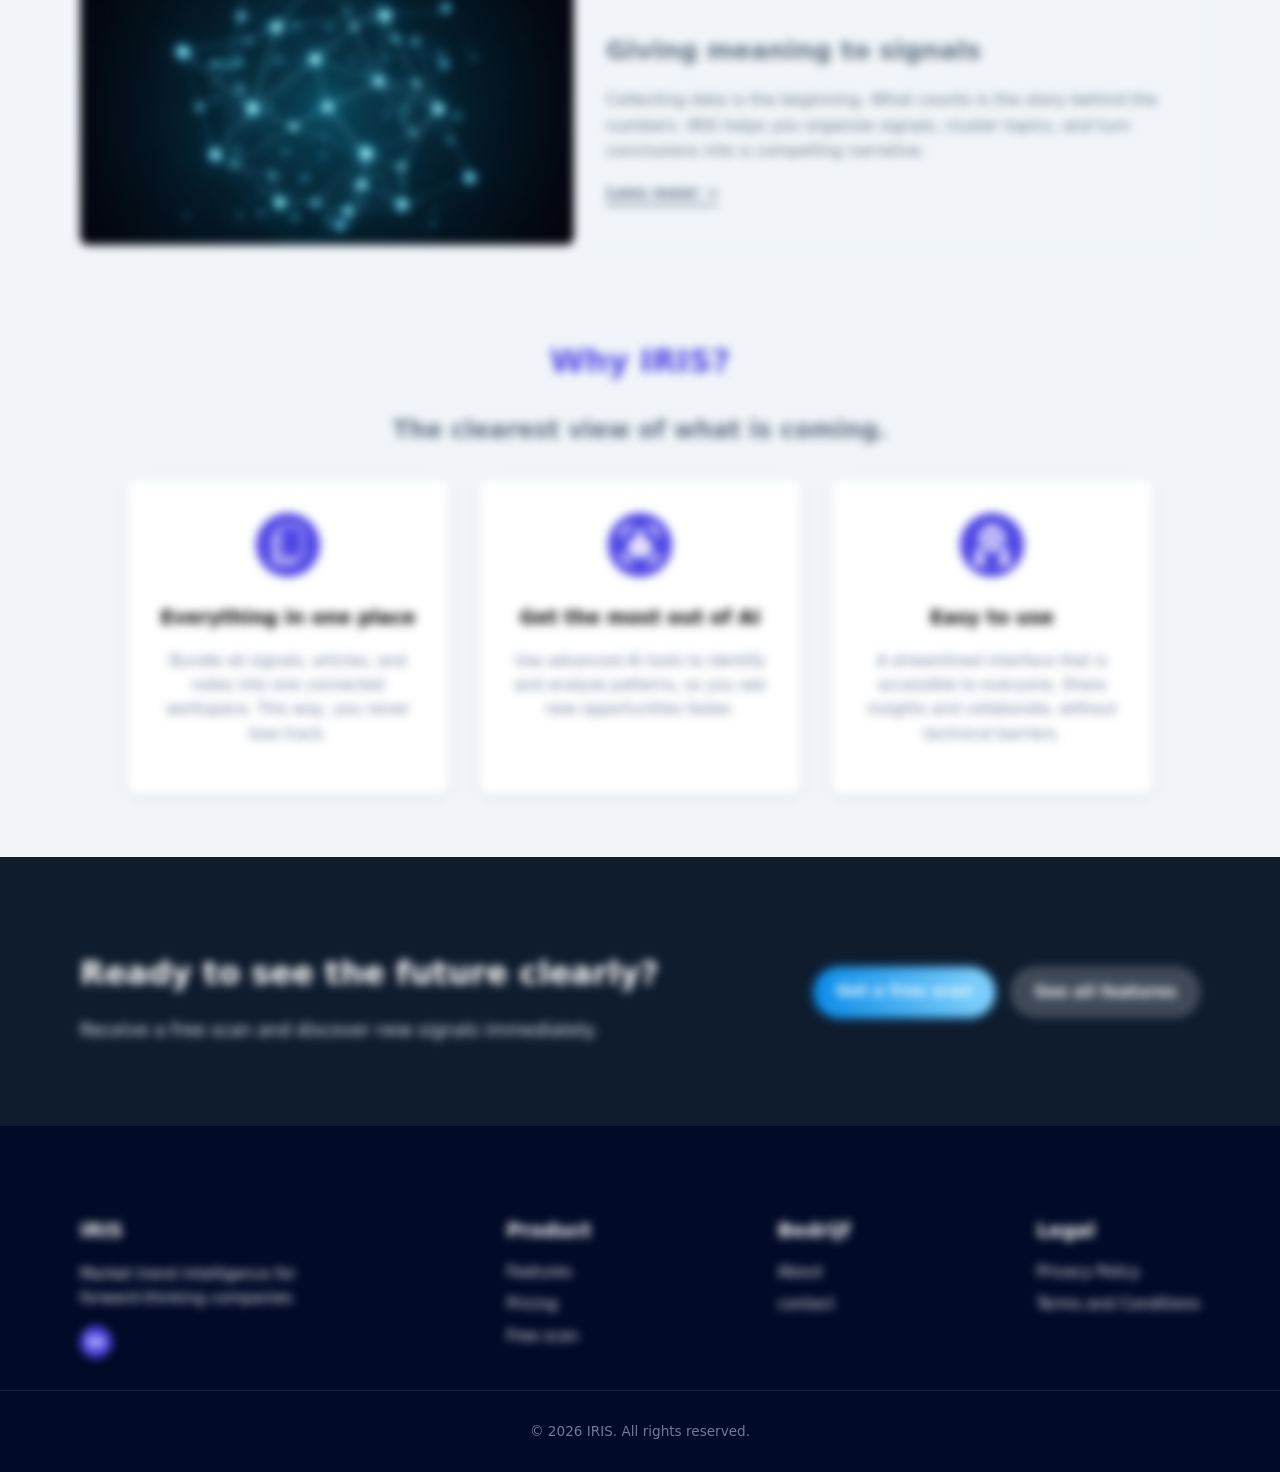
==== commit e3a604d5: "Update index.html" ====
--- a/index.html
+++ b/index.html
@@ -274,8 +274,6 @@
 		<main>
 			<!-- Hero section -->
 			<section class="hero">
-				<!-- Hero section -->
-			<section class="hero">
 			 <video class="hero-bg-video" autoplay muted loop playsinline preload="metadata">
 			    <source src="images/Hero.mp4" type="video/mp4" />
 			 </video>				
--- a/style.css
+++ b/style.css
@@ -213,62 +213,106 @@
 /* ═══════════════════════════════════════════════════════════════
    IRIS – Hero
    ═══════════════════════════════════════════════════════════════ */
-
 .hero {
-  background-color: var(--ft-dark);
+  position: relative;
+  min-height: 100vh;
+  overflow: hidden;
   color: var(--color-text-light);
+  background: #0b1220;
+}
+
+/* Background video */
+.hero-bg-video {
+  position: absolute;
+  inset: 0;
+  z-index: 0;
+  width: 100%;
+  height: 100%;
+  object-fit: cover;
+
+  /* Maakt video rustiger en minder schreeuwerig */
+  opacity: 0.42;
+  filter: saturate(0.85) contrast(1.05) brightness(0.72);
+}
+
+/* Readability overlay */
+.hero-bg-overlay {
+  position: absolute;
+  inset: 0;
+  z-index: 1;
+  pointer-events: none;
+  background:
+    radial-gradient(circle at 50% 38%, rgba(37, 99, 235, 0.16), transparent 34%),
+    linear-gradient(180deg, rgba(11, 18, 32, 0.58) 0%, rgba(11, 18, 32, 0.78) 62%, rgba(11, 18, 32, 0.96) 100%),
+    linear-gradient(90deg, rgba(11, 18, 32, 0.86) 0%, rgba(11, 18, 32, 0.42) 50%, rgba(11, 18, 32, 0.86) 100%);
+}
+
+/* Optional subtle grid layer */
+.hero::after {
+  content: "";
+  position: absolute;
+  inset: 0;
+  z-index: 2;
+  pointer-events: none;
+  background-image:
+    linear-gradient(rgba(96, 165, 250, 0.035) 1px, transparent 1px),
+    linear-gradient(90deg, rgba(96, 165, 250, 0.035) 1px, transparent 1px);
+  background-size: 44px 44px;
+  mask-image: linear-gradient(to bottom, rgba(0,0,0,0.55), transparent 78%);
+}
+
+/* Hero content above video */
+.hero-content {
   position: relative;
-}
-
-.hero-content {
+  z-index: 3;
+  min-height: 100vh;
   display: flex;
   flex-wrap: wrap;
   align-items: center;
+  justify-content: center;
   gap: 2rem;
   padding: 7rem;
 }
+
+/* Text */
 .hero-text {
   flex: 1 1 500px;
-}
-.hero-image {
-  flex: 1 1 400px;
+  max-width: 1040px;
+}
+
+.hero-title {
+  font-size: clamp(3rem, 6vw, 6.5rem);
+  margin: 0 0 1rem;
+  line-height: 1.12;
+  font-family: "Exo 2", system-ui, sans-serif;
   text-align: center;
-}
-/* Hero kunstwerk container */
-.hero-art {
-  width: 100%;
-  height: 400px;
-  border-radius: var(--border-radius);
-  /* Meerdere radial‑gradients creëren een abstracte digitale gloed */
-  background:
-    radial-gradient(circle at 30% 40%, rgba(79, 70, 229, 0.8), rgba(79, 70, 229, 0) 60%),
-    radial-gradient(circle at 70% 60%, rgba(59, 130, 246, 0.8), rgba(59, 130, 246, 0) 55%),
-    radial-gradient(circle at 50% 80%, rgba(147, 51, 234, 0.6), rgba(147, 51, 234, 0) 50%),
-    radial-gradient(circle at center, rgba(0, 0, 0, 0.3), transparent 70%);
-  background-color: var(--color-dark);
-}
+  color: #ffffff;
+  text-shadow: 0 18px 55px rgba(0, 0, 0, 0.38);
+}
+
+.hero-subtitle {
+  font-size: 1.1rem;
+  line-height: 1.8;
+  margin: 0 auto 2.5rem;
+  color: rgba(226, 232, 240, 0.88);
+  max-width: 680px;
+  text-align: center;
+}
+
 .badge {
-
   margin-bottom: 1rem;
   display: flex;
   justify-content: center;
 }
+
 .badge-text {
   display: inline-block;
-  background-color: var(--color-secondary);
-  color: #fff;
-  padding: 0.25rem 0.6rem;
+  background-color: rgba(14, 165, 233, 0.92);
+  color: #ffffff;
+  padding: 0.35rem 0.8rem;
   border-radius: 999px;
-  font-size: 0.8rem;
-}
-
-.hero-title {
-  font-size: 4.5rem;
-  margin: 0 0 1rem;
-  line-height: 1.2;
-  font-family: "Exo 2",system-ui,sans-serif;
-  text-align: center;
-  color: #ffffff;
+  font-size: 0.85rem;
+  box-shadow: 0 12px 30px rgba(14, 165, 233, 0.22);
 }
 
 .text-gradient-iris {
@@ -278,16 +322,6 @@
   color: transparent;
 }
 
-.hero-subtitle {
-  font-size: 1.1rem;
-  margin-bottom: 2rem;
-  color: var(--color-light);
-  max-width: 600px;
-  text-align:center;
-  margin:0 auto;
-  margin-bottom: 2.5rem;
-
-}
 .hero-buttons {
   display: flex;
   justify-content: center;
@@ -295,6 +329,30 @@
   padding-bottom: 3rem;
 }
 
+/* Mobile */
+@media (max-width: 760px) {
+  .hero-content {
+    padding: 6rem 1.25rem 4rem;
+  }
+
+  .hero-bg-video {
+    opacity: 0.32;
+  }
+
+  .hero-title {
+    font-size: clamp(2.7rem, 13vw, 4.5rem);
+  }
+
+  .hero-subtitle {
+    font-size: 1rem;
+  }
+
+  .hero-buttons {
+    flex-direction: column;
+    align-items: center;
+  }
+}
+  
 /*orb paralex*/
 
 .paralex {
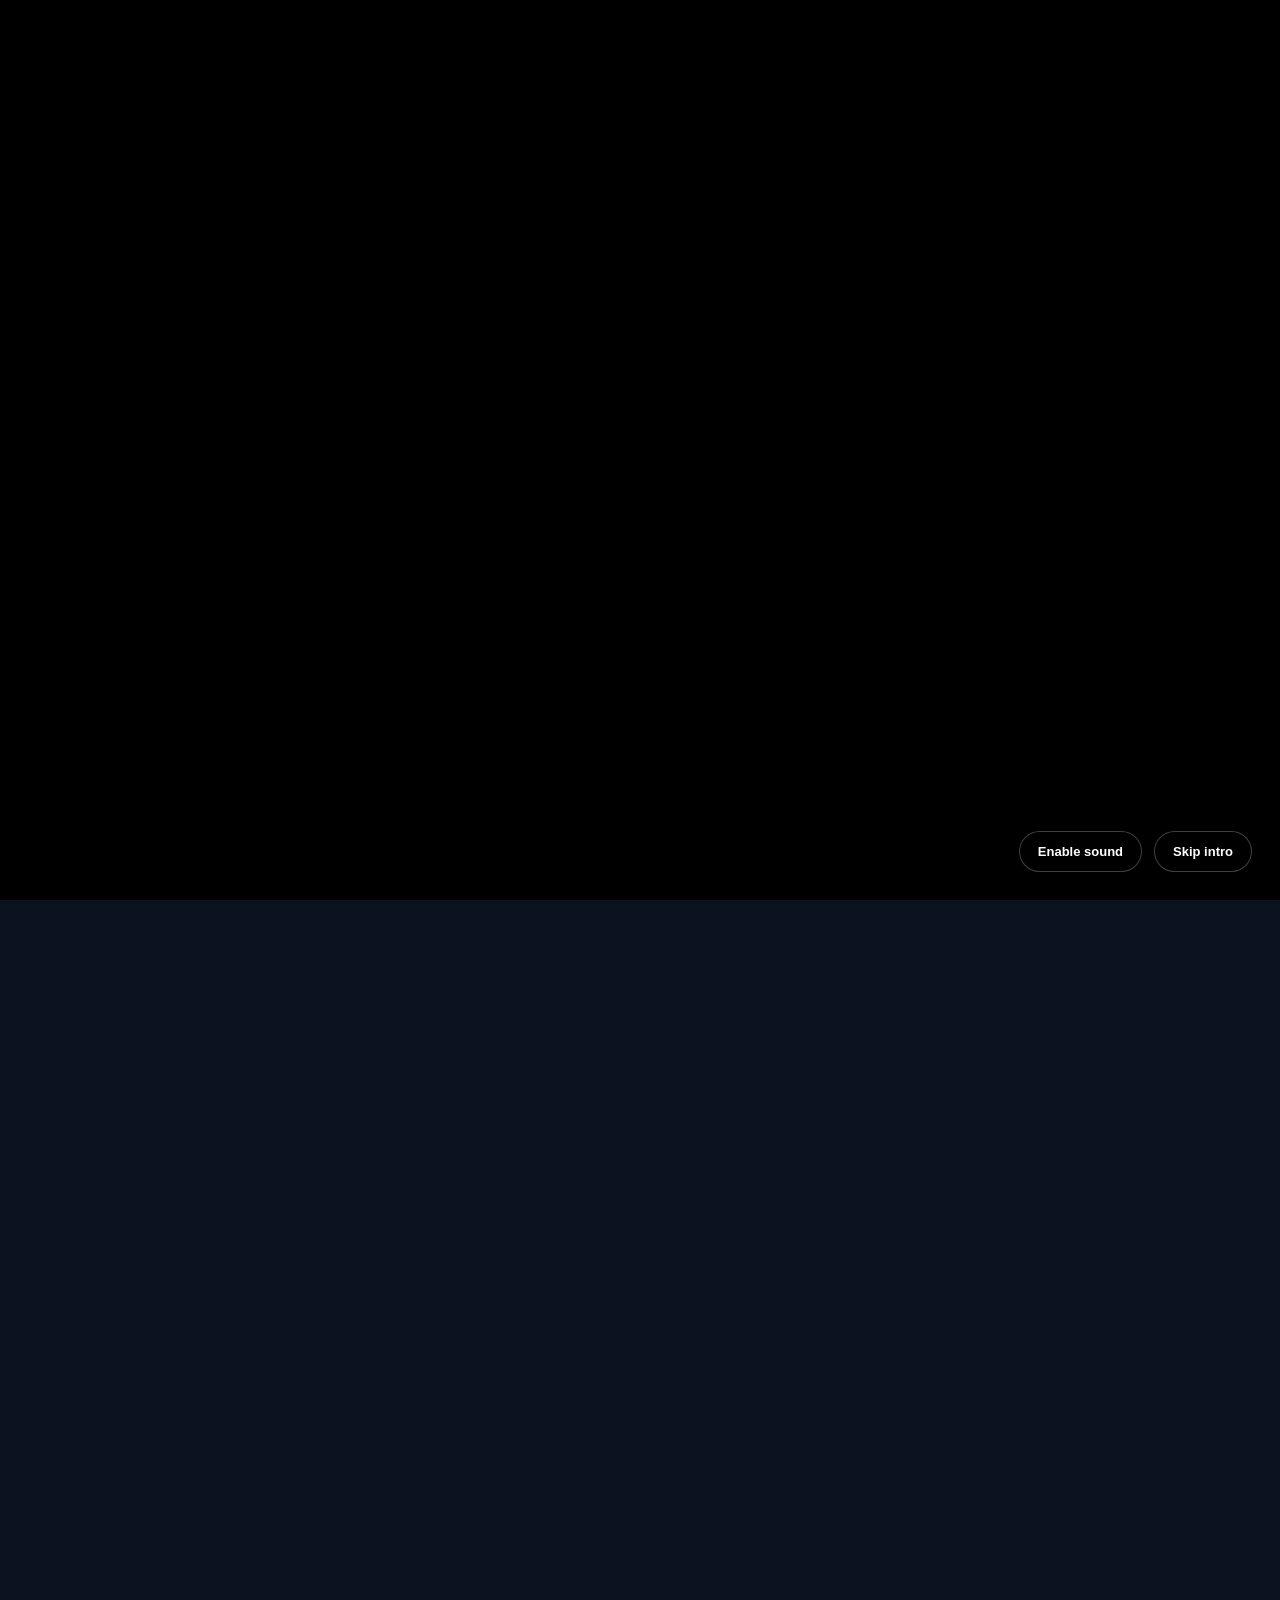
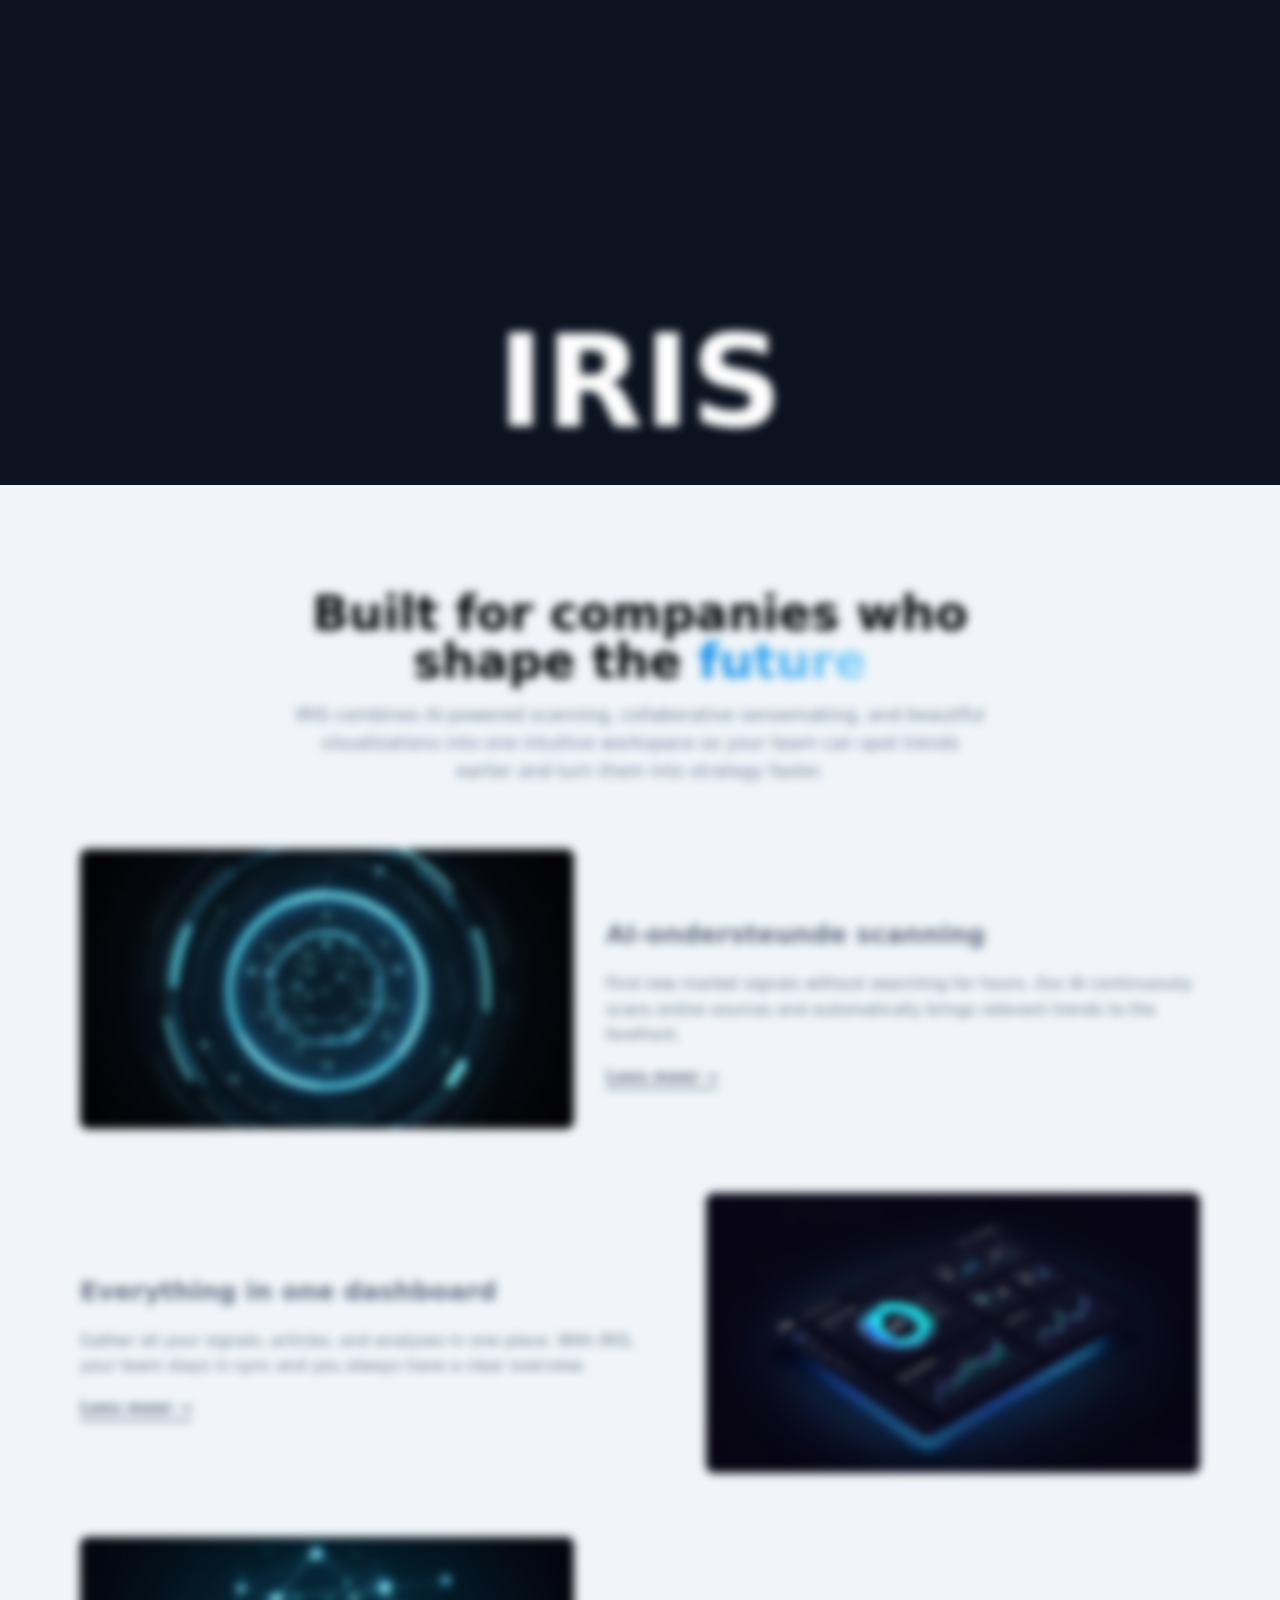
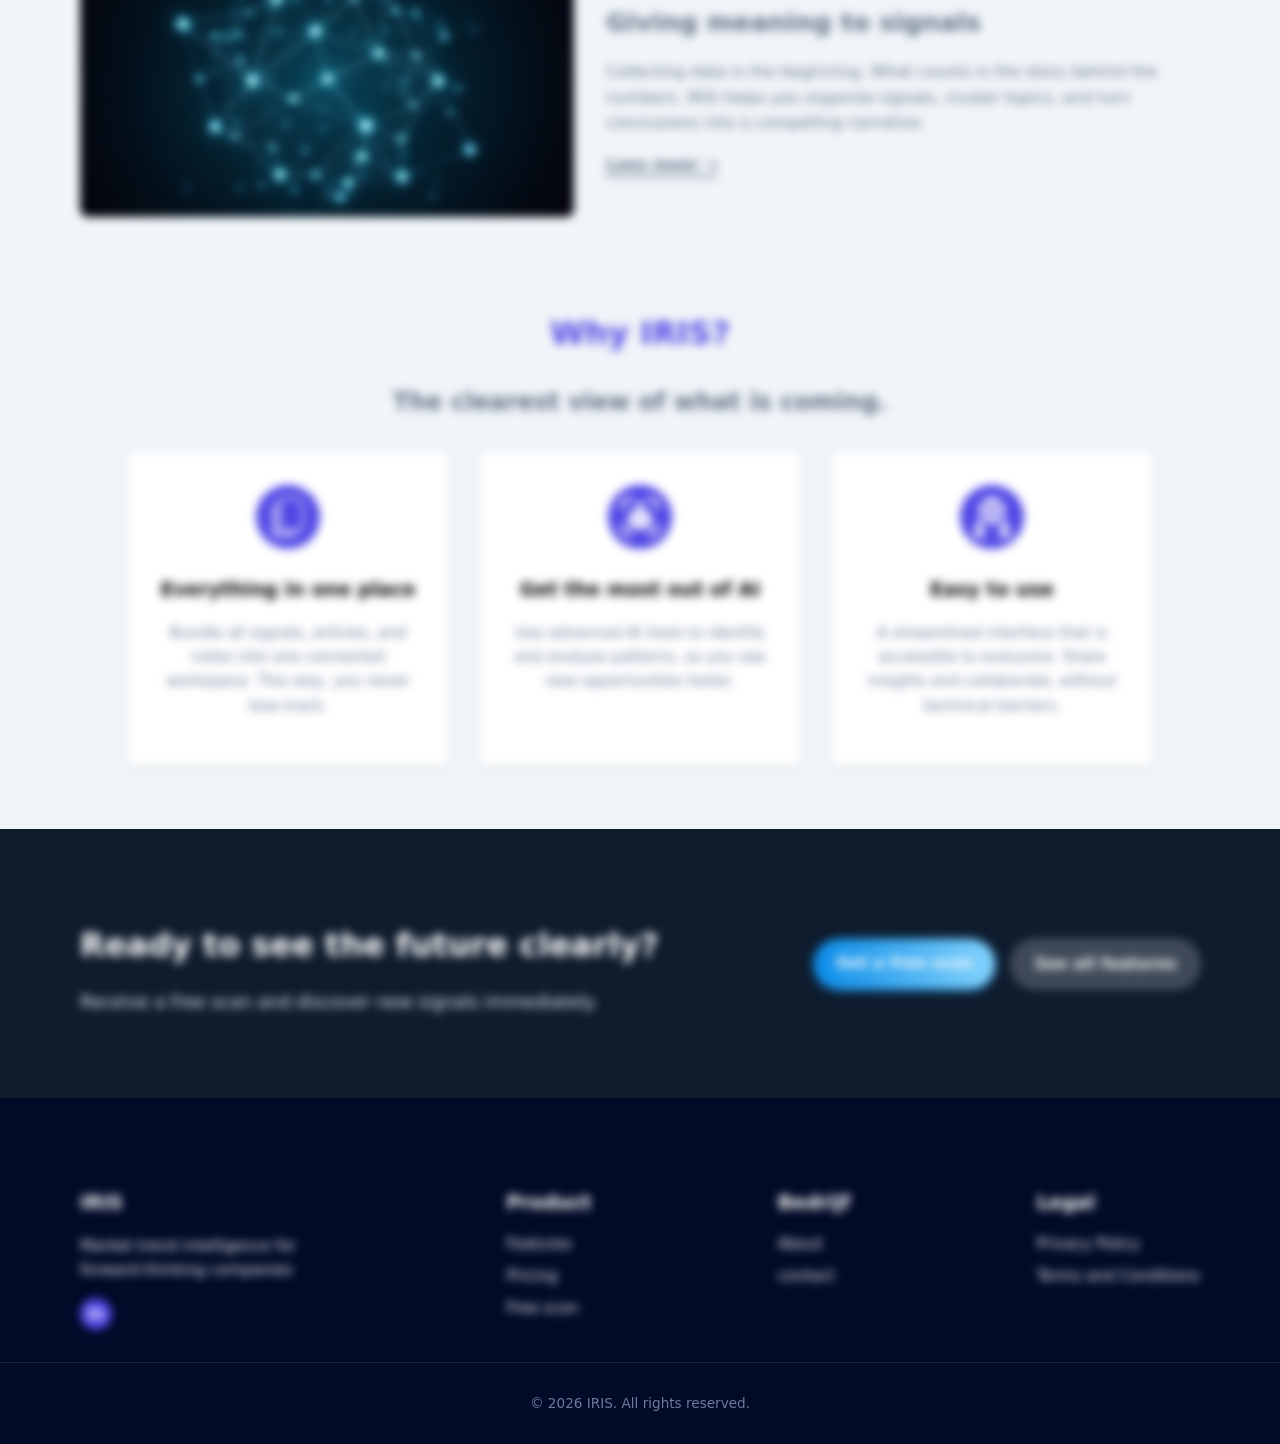
==== commit 52e09b43: "Update index.html" ====
--- a/index.html
+++ b/index.html
@@ -312,7 +312,6 @@
 			<div class="space">
 			</div>
 			<section id="features" class="intro-features">
-				<p class="ab-eyebrow ab-eyebrow--center hidden">Waar we voor staan</p>
 				<div class="container-intro hidden">
 					<h2>Built for companies who shape the <span class="text-gradient-iris">future</span></h2>
 					<p>
--- a/style.css
+++ b/style.css
@@ -281,7 +281,7 @@
 }
 
 .hero-title {
-  font-size: clamp(3rem, 6vw, 6.5rem);
+  font-size: 4.5rem;
   margin: 0 0 1rem;
   line-height: 1.12;
   font-family: "Exo 2", system-ui, sans-serif;
@@ -3941,15 +3941,8 @@
 .ft-quadrant__label {
   max-width: 150px;
   color: #f8fafc;
-  font-size: 20px;
   line-height: 1.12;
-  font-weight: 850;
   letter-spacing: -0.035em;
-}
-
-.ft-quadrant--bl .ft-quadrant__label,
-.ft-quadrant--tr .ft-quadrant__label {
-  color: rgba(226, 232, 240, 0.78);
 }
 
 /* Dots */
@@ -4204,20 +4197,80 @@
 /* ══════════════════════════════════════════════════════════════
    1. HERO
    ══════════════════════════════════════════════════════════════ */
+/* ══════════════════════════════════════════════════════════════
+   1. HERO WITH BACKGROUND VIDEO
+   ══════════════════════════════════════════════════════════════ */
+
 .ct-hero {
   position: relative;
-  background: var(--ct-dark);
+  isolation: isolate;
   overflow: hidden;
   padding: clamp(80px, 12vw, 140px) 0 clamp(72px, 9vw, 108px);
 }
 
+/* Background video */
+.ct-hero__video {
+  position: absolute;
+  inset: 0;
+  z-index: 1;
+  width: 100%;
+  height: 100%;
+  object-fit: cover;
+  opacity: 0.42;
+  filter: saturate(0.85) contrast(1.08) brightness(0.62);
+}
+
+/* Readability overlay */
+.ct-hero__overlay {
+  position: absolute;
+  inset: 0;
+  z-index: -2;
+  pointer-events: none;
+  background:
+    linear-gradient(
+      90deg,
+      rgba(2, 6, 23, 0.92) 0%,
+      rgba(2, 6, 23, 0.72) 46%,
+      rgba(2, 6, 23, 0.50) 100%
+    ),
+    linear-gradient(
+      180deg,
+      rgba(2, 6, 23, 0.72) 0%,
+      rgba(2, 6, 23, 0.78) 62%,
+      rgba(2, 6, 23, 0.96) 100%
+    );
+}
+
+/* Subtle grid layer */
+.ct-hero::after {
+  content: "";
+  position: absolute;
+  inset: 0;
+  z-index: -1;
+  pointer-events: none;
+  background-image:
+    linear-gradient(rgba(96, 165, 250, 0.035) 1px, transparent 1px),
+    linear-gradient(90deg, rgba(96, 165, 250, 0.035) 1px, transparent 1px);
+  background-size: 42px 42px;
+  mask-image: linear-gradient(to bottom, rgba(0,0,0,0.65), transparent 82%);
+}
+
+/* Existing glow, placed above video but below content */
 .ct-hero__glow {
   position: absolute;
-  top: -100px; left: 50%;
+  z-index: -1;
+  top: -100px;
+  left: 50%;
   transform: translateX(-50%);
-  width: 640px; height: 360px;
-  background: radial-gradient(ellipse, rgba(59,130,246,0.18) 0%, transparent 68%);
+  width: 640px;
+  height: 360px;
+  background: radial-gradient(ellipse, rgba(59,130,246,0.20) 0%, transparent 68%);
   pointer-events: none;
+}
+
+.ct-hero .ct-container {
+  position: relative;
+  z-index: 2;
 }
 
 .ct-hero__title {
@@ -4226,13 +4279,14 @@
   font-weight: 700;
   line-height: 1.08;
   letter-spacing: -0.025em;
-  color: #fff;
+  color: #ffffff;
   margin-bottom: 24px;
   max-width: 720px;
+  text-shadow: 0 18px 55px rgba(0, 0, 0, 0.34);
 }
 
 .ct-hero__title-dim {
-  color: rgba(255,255,255,0.38);
+  color: rgba(255,255,255,0.42);
   font-weight: 300;
 }
 
@@ -4241,6 +4295,23 @@
   line-height: 1.7;
   color: var(--ct-muted-l);
   max-width: 540px;
+}
+
+/* Mobile */
+@media (max-width: 760px) {
+  .ct-hero__video {
+    opacity: 0.32;
+  }
+
+  .ct-hero__overlay {
+    background:
+      linear-gradient(
+        180deg,
+        rgba(2, 6, 23, 0.86) 0%,
+        rgba(2, 6, 23, 0.82) 52%,
+        rgba(2, 6, 23, 0.97) 100%
+      );
+  }
 }
 
 
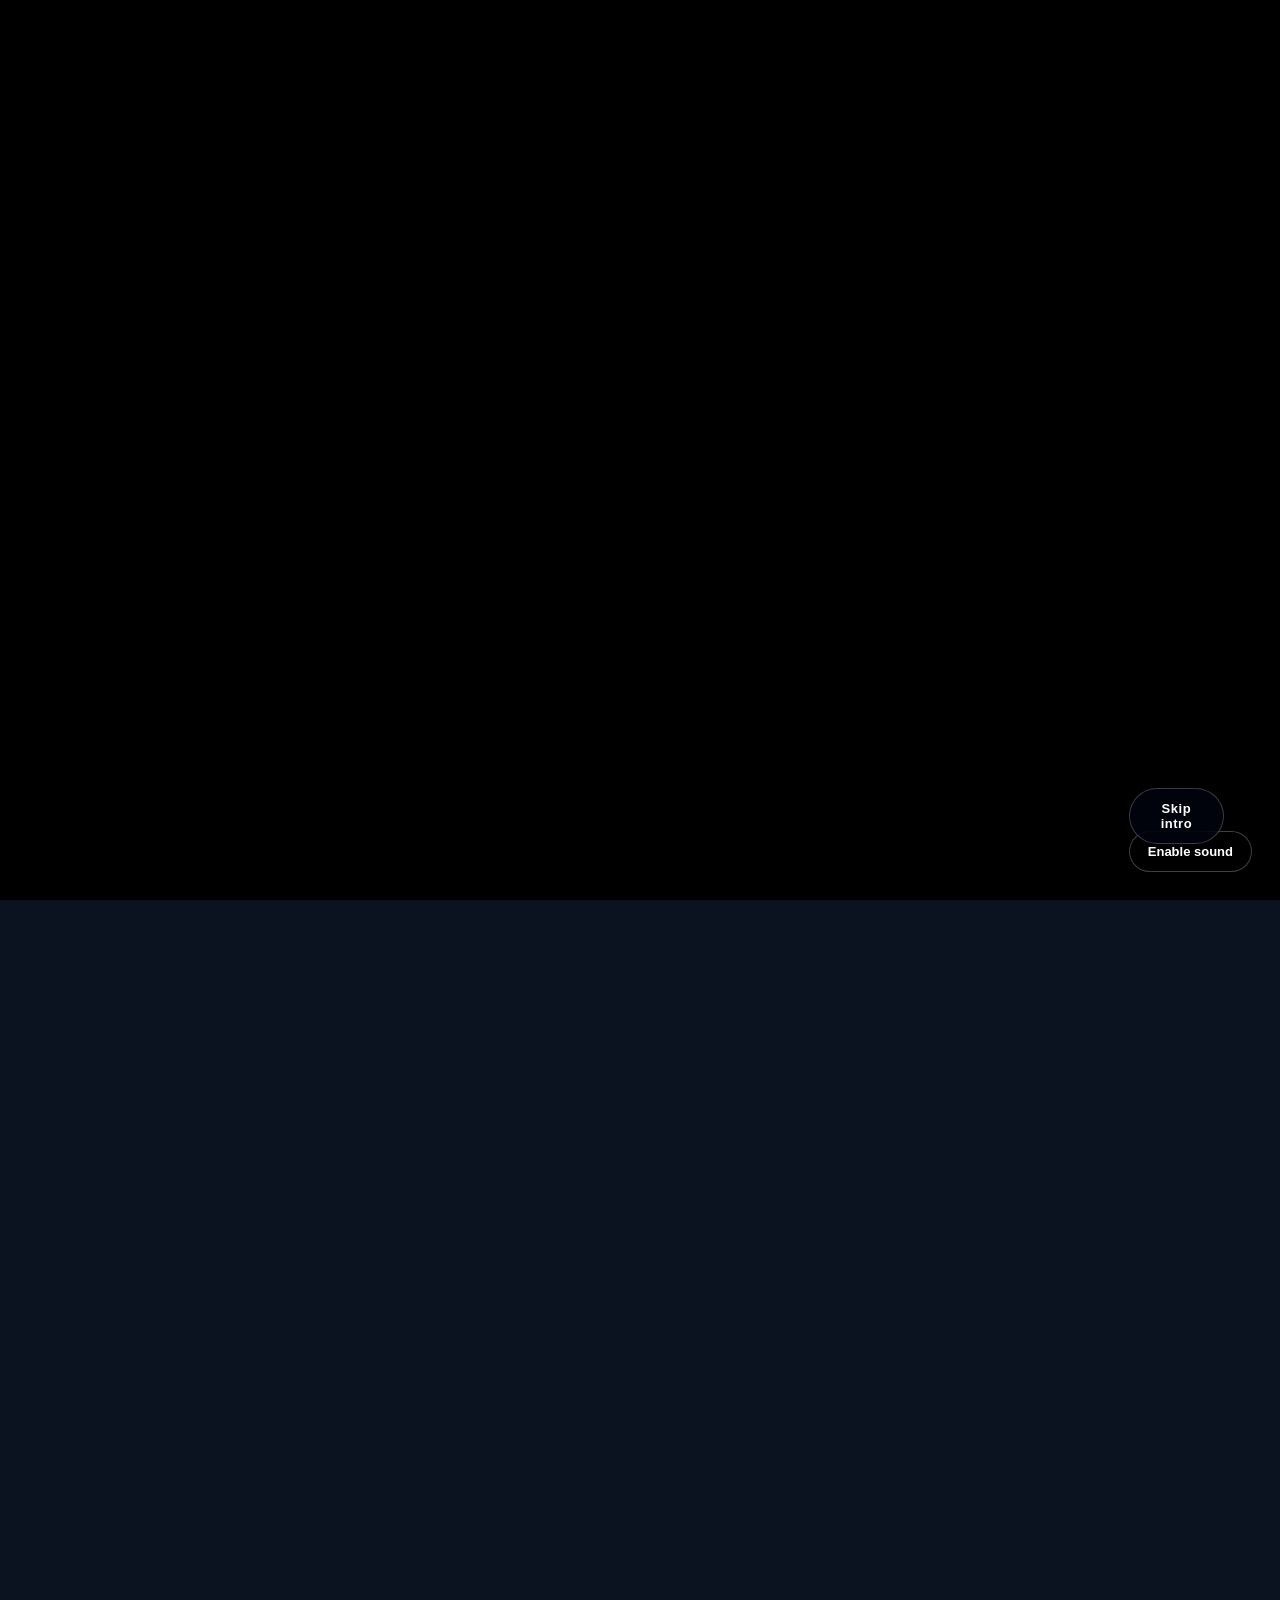
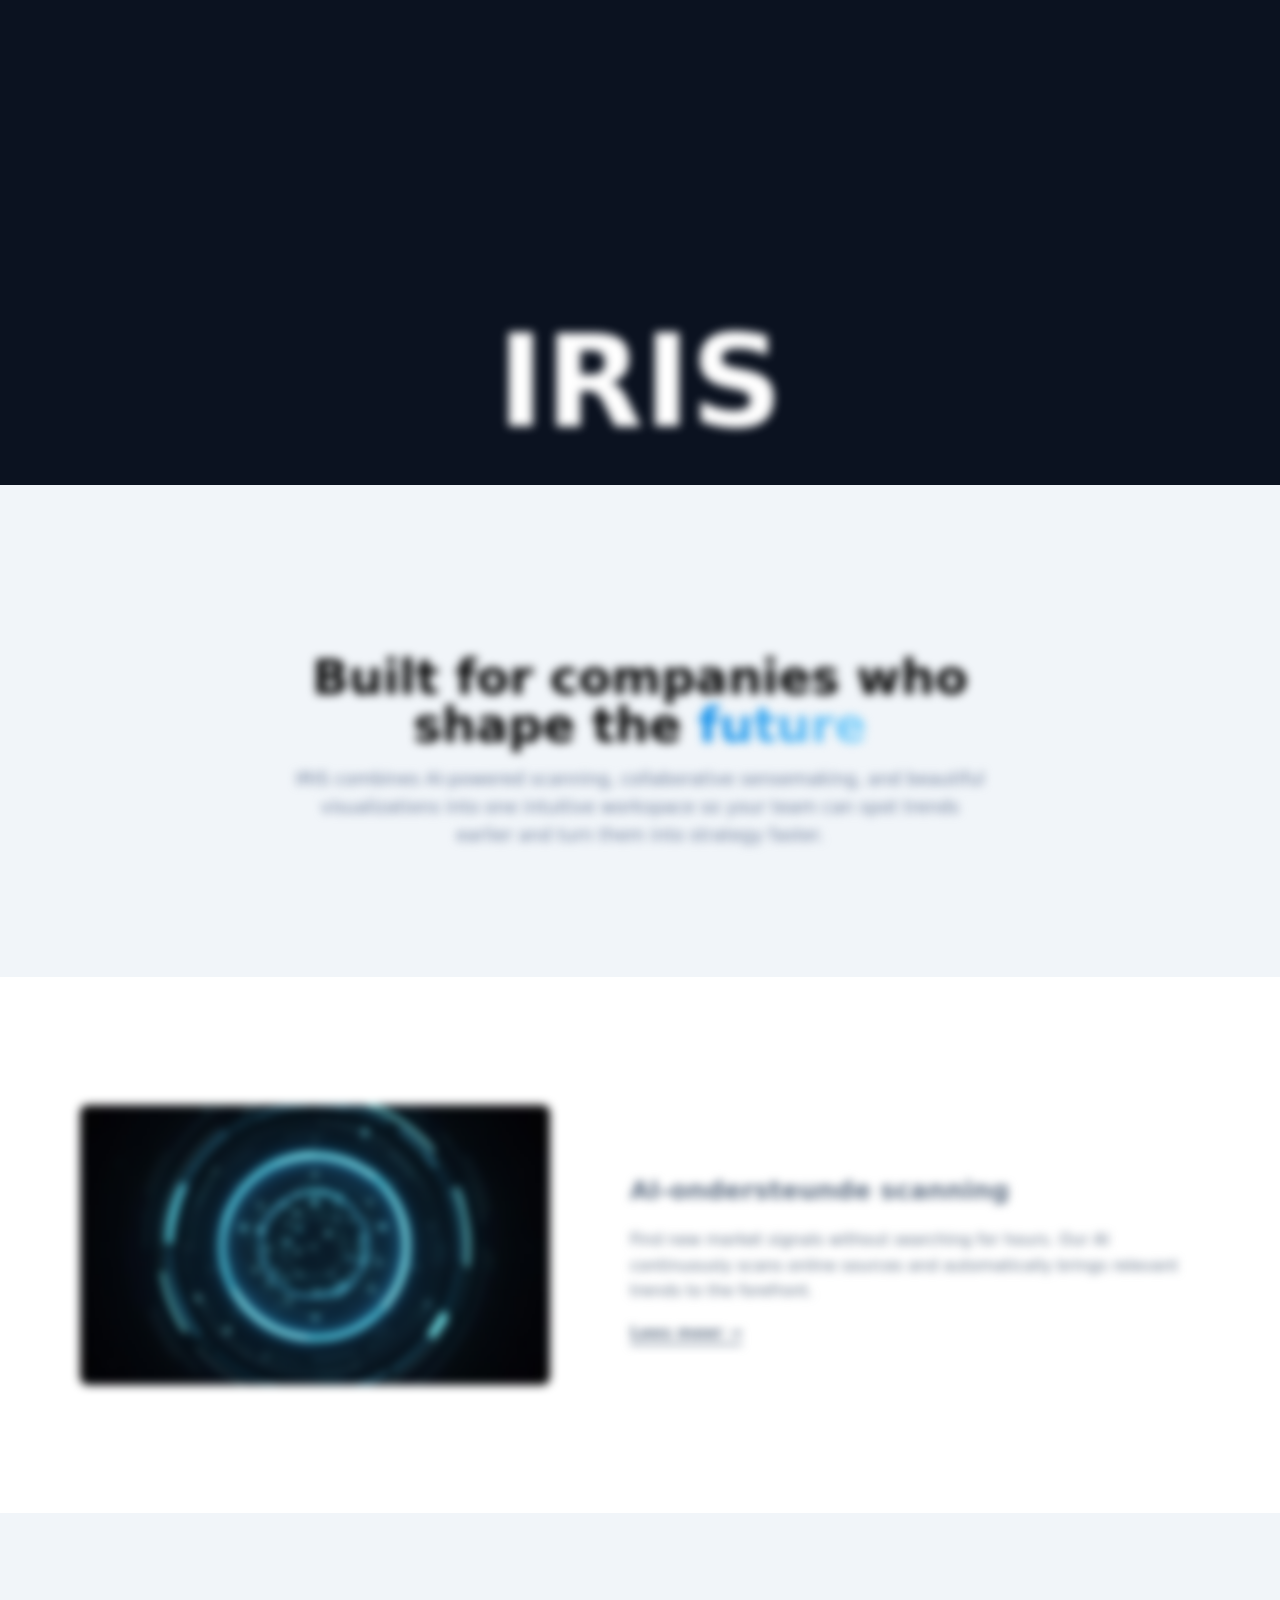
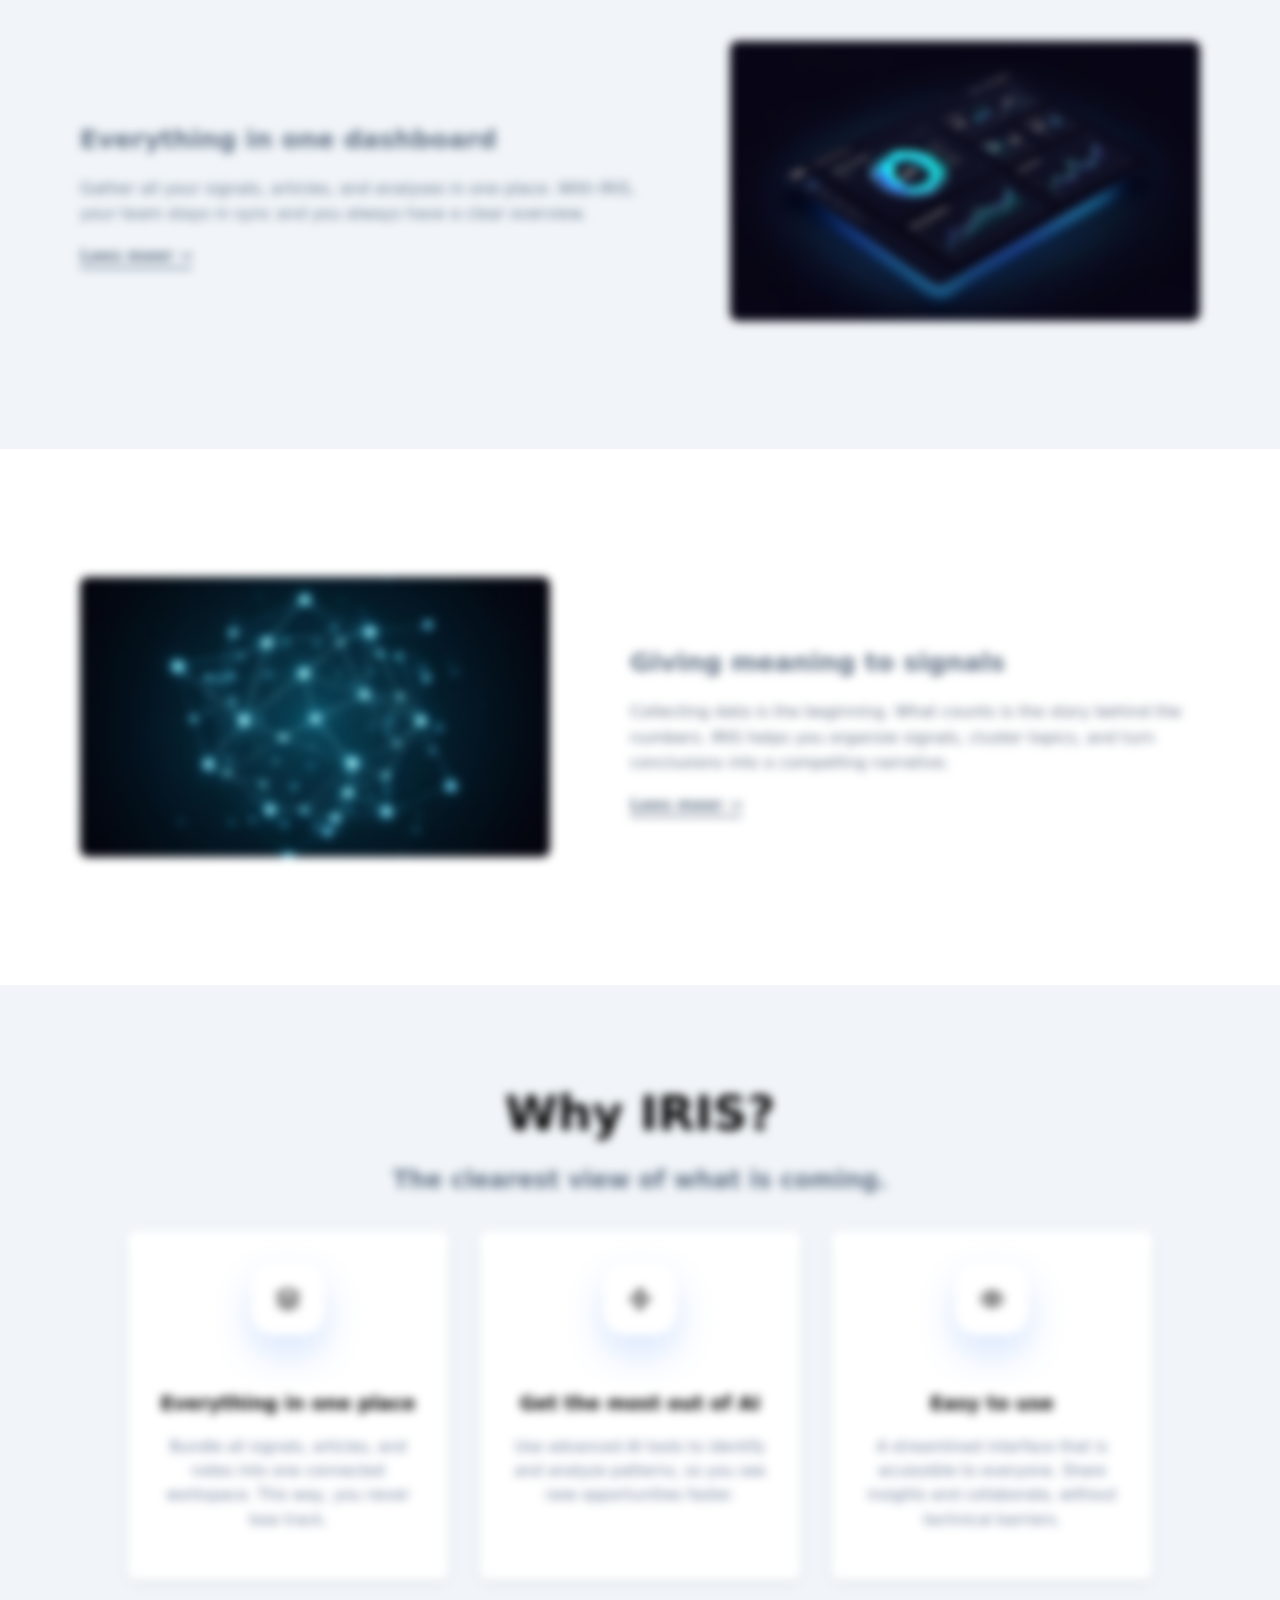
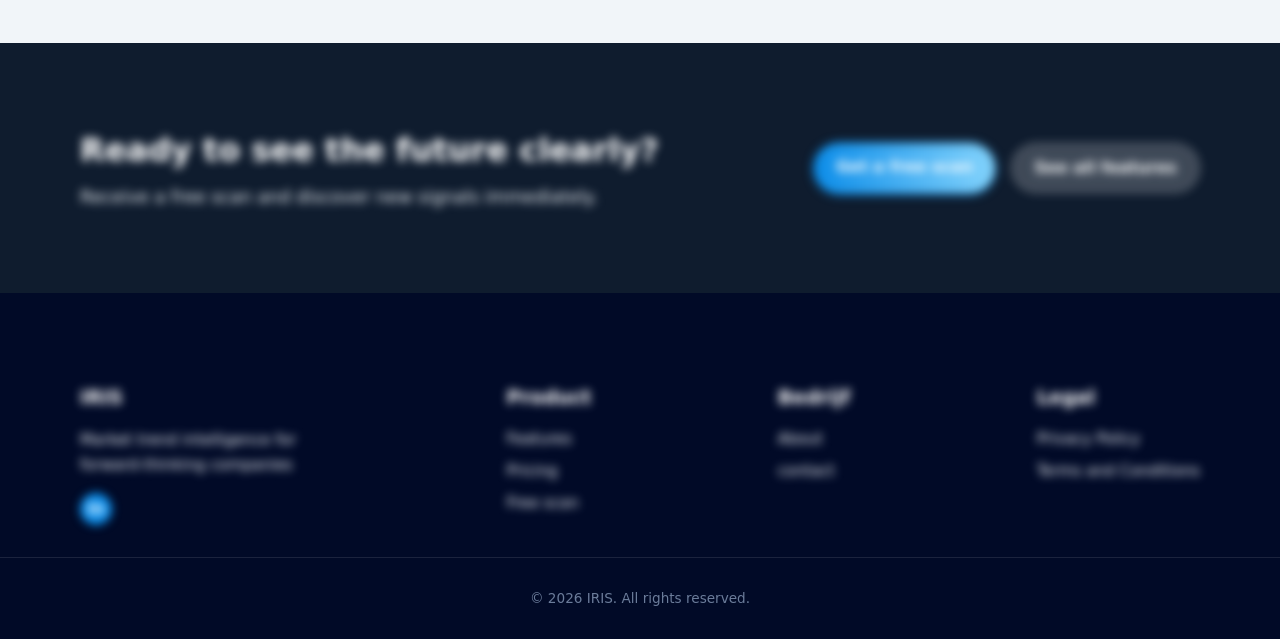
==== commit e16fcecc: "Update index.html" ====
--- a/index.html
+++ b/index.html
@@ -377,16 +377,7 @@
 					<h3 class="why-subtitle">The clearest view of what is coming.</h3>
 					<div class="why-grid">
 						<div class="why-card">
-							<div class="icon-circle"><svg xmlns="http://www.w3.org/2000/svg" viewBox="0 0 24 24" id="Common-File-Stack--Streamline-Ultimate" height="40" width="40">
-								  <desc>
-								    Common File Stack Streamline Icon: https://streamlinehq.com
-								  </desc>
-								  <g>
-								    <path d="M8 0.5h9.59a1 1 0 0 1 0.7 0.29l2.42 2.42a1 1 0 0 1 0.29 0.7V18.5a1 1 0 0 1 -1 1H8a1 1 0 0 1 -1 -1v-17a1 1 0 0 1 1 -1" fill="none" stroke="#FFFFFF" stroke-linecap="round" stroke-linejoin="round" stroke-width="1"></path>
-								    <path d="M18 21.5H6a1 1 0 0 1 -1 -1v-17" fill="none" stroke="#FFFFFF" stroke-linecap="round" stroke-linejoin="round" stroke-width="1"></path>
-								    <path d="M16 23.5H4a1 1 0 0 1 -1 -1v-17" fill="none" stroke="#FFFFFF" stroke-linecap="round" stroke-linejoin="round" stroke-width="1"></path>
-								  </g>
-								</svg>
+							<div class="icon-circle"><svg xmlns="http://www.w3.org/2000/svg" width="24" height="24" viewBox="0 0 24 24" fill="none" stroke="currentColor" stroke-width="2" stroke-linecap="round" stroke-linejoin="round" class="lucide lucide-layers text-primary"><path d="m12.83 2.18a2 2 0 0 0-1.66 0L2.6 6.08a1 1 0 0 0 0 1.83l8.58 3.91a2 2 0 0 0 1.66 0l8.58-3.9a1 1 0 0 0 0-1.83Z"></path><path d="m22 17.65-9.17 4.16a2 2 0 0 1-1.66 0L2 17.65"></path><path d="m22 12.65-9.17 4.16a2 2 0 0 1-1.66 0L2 12.65"></path></svg>
 							</div>
 							<h4>Everything in one place</h4>
 							<p>
@@ -394,14 +385,7 @@
 							</p>
 						</div>
 						<div class="why-card">
-							<div class="icon-circle"><svg xmlns="http://www.w3.org/2000/svg" fill="none" viewBox="0 0 14 14" id="Ai-Scanner-Robot--Streamline-Flex-Remix" height="40" width="40">
-								  <desc>
-								    Ai Scanner Robot Streamline Icon: https://streamlinehq.com
-								  </desc>
-								  <g id="ai-scanner-robot--scan-scanning-artificial-intelligence-ai">
-								    <path id="Union" fill="#FFFFFF" fill-rule="evenodd" d="M4.52212 0.683071c-0.03699 -0.34319 -0.34519 -0.5914115 -0.68838 -0.554419 -0.36033 0.03884 -0.71756 0.080286 -1.06861 0.121014l-0.12446 0.014435C1.39347 0.408653 0.399389 1.40083 0.259108 2.65118l-0.003293 0.02934c-0.042663 0.38024 -0.086119 0.76756 -0.126488 1.1588 -0.0354292 0.34336 0.214194 0.65042 0.557549 0.68585 0.343354 0.03543 0.650414 -0.21419 0.685844 -0.55755 0.03979 -0.38563 0.0827 -0.76811 0.12554 -1.1499l0.00305 -0.02717c0.07511 -0.66944 0.6115 -1.2069 1.28328 -1.28476l0.12443 -0.01443c0.3517 -0.04081 0.70373 -0.08165 1.05868 -0.11991 0.34319 -0.03699 0.59141 -0.34519 0.55442 -0.688379Zm4.95642 0c0.03699 -0.34319 0.34519 -0.5914115 0.68836 -0.554419 0.3603 0.03884 0.7175 0.080286 1.0686 0.121014l0.1245 0.014435c1.2472 0.144552 2.2412 1.136729 2.3815 2.387079l0.0033 0.02934c0.0426 0.38012 0.0861 0.76769 0.1265 1.1588 0.0354 0.34336 -0.2142 0.65042 -0.5575 0.68585 -0.3434 0.03543 -0.6505 -0.21419 -0.6859 -0.55755 -0.0398 -0.38553 -0.0827 -0.7679 -0.1255 -1.14959l-0.0031 -0.02748c-0.0751 -0.66944 -0.6115 -1.2069 -1.2833 -1.28476l-0.1244 -0.01443c-0.3517 -0.04081 -0.7037 -0.08165 -1.0587 -0.11991 -0.34313 -0.03699 -0.59136 -0.34519 -0.55436 -0.688379Zm-2.47966 0.881439c-0.37695 0 -0.7244 0.10717 -0.97724 0.36002 -0.25285 0.25285 -0.36003 0.60029 -0.36003 0.97724s0.10718 0.7244 0.36003 0.97724c0.10339 0.10339 0.2226 0.18243 0.35318 0.23974l-0.00002 0.66912c-0.59197 0.00483 -1.19608 0.02356 -1.75177 0.09614 -0.78519 0.10255 -1.42295 0.70724 -1.53867 1.50156 -0.06256 0.42945 -0.06256 0.86343 -0.06255 1.53566v0.05317c-0.00001 0.67222 -0.00001 1.1062 0.06255 1.53566 0.11572 0.79434 0.75348 1.39904 1.53867 1.50154 0.74905 0.0978 1.58608 0.0978 2.36278 0.0978h0.02821c0.7767 0 1.61373 0 2.36279 -0.0978 0.78519 -0.1025 1.42289 -0.7072 1.53859 -1.50154 0.0626 -0.42946 0.0626 -0.86344 0.0626 -1.53567v-0.05316c0 -0.67223 0 -1.10621 -0.0626 -1.53566 -0.1157 -0.79432 -0.7534 -1.39901 -1.53859 -1.50156 -0.55577 -0.07259 -1.15996 -0.09132 -1.75201 -0.09615l0.00002 -0.66994c0.12984 -0.05724 0.2484 -0.13601 0.3513 -0.23891 0.25284 -0.25284 0.36002 -0.60029 0.36002 -0.97724s-0.10718 -0.72439 -0.36002 -0.97724c-0.25285 -0.25285 -0.60029 -0.36002 -0.97724 -0.36002Zm1.29988 5.56503c-0.34518 0 -0.625 0.27982 -0.625 0.625v0.38748c0 0.34518 0.27983 0.625 0.625 0.625 0.34518 0 0.625 -0.27982 0.625 -0.625v-0.38748c0 -0.34518 -0.27982 -0.625 -0.625 -0.625Zm-3.22265 0.625c-0.00001 -0.34518 0.27982 -0.625 0.62499 -0.625 0.34518 0 0.625 0.27982 0.62501 0.625v0.38748c0 0.34518 -0.27982 0.625 -0.625 0.625s-0.625 -0.27982 -0.625 -0.625v-0.38748Zm5.09079 6.11696c-0.34317 0.0369 -0.65137 -0.2113 -0.68836 -0.5545 -0.037 -0.3432 0.21123 -0.6514 0.55436 -0.6883 0.355 -0.0383 0.707 -0.0791 1.0587 -0.1199l0.1244 -0.0145c0.6718 -0.0778 1.2082 -0.6153 1.2833 -1.2847l0.0031 -0.0272c0.0428 -0.3817 0.0857 -0.7644 0.1255 -1.1499 0.0354 -0.34337 0.3425 -0.59299 0.6859 -0.55757 0.3433 0.03543 0.5929 0.3425 0.5575 0.68587 -0.0404 0.3912 -0.0838 0.7785 -0.1265 1.1587l-0.0033 0.0294c-0.1403 1.2504 -1.1343 2.2426 -2.3815 2.3871l-0.1245 0.0144c-0.3509 0.0407 -0.7085 0.0822 -1.0686 0.1211Zm-6.33316 0c0.34319 0.0369 0.65139 -0.2113 0.68838 -0.5545 0.03699 -0.3432 -0.21123 -0.6514 -0.55442 -0.6883 -0.35494 -0.0383 -0.70696 -0.0791 -1.05864 -0.1199l-0.12447 -0.0145c-0.67178 -0.0778 -1.20817 -0.6153 -1.28328 -1.2847l-0.00305 -0.0272c-0.04284 -0.3817 -0.08575 -0.7643 -0.12554 -1.1499 -0.03543 -0.34337 -0.34249 -0.59299 -0.685844 -0.55757 -0.343355 0.03543 -0.5929782 0.3425 -0.557549 0.68587 0.04037 0.3912 0.083823 0.7785 0.126486 1.1588l0.003295 0.0293c0.140281 1.2504 1.134362 2.2426 2.381562 2.3871l0.12446 0.0144c0.35097 0.0407 0.70837 0.0822 1.06861 0.1211Z" clip-rule="evenodd" stroke-width="1"></path>
-								  </g>
-								</svg>
+							<div class="icon-circle"><svg xmlns="http://www.w3.org/2000/svg" width="24" height="24" viewBox="0 0 24 24" fill="none" stroke="currentColor" stroke-width="2" stroke-linecap="round" stroke-linejoin="round" class="lucide lucide-zap text-primary"><path d="M4 14a1 1 0 0 1-.78-1.63l9.9-10.2a.5.5 0 0 1 .86.46l-1.92 6.02A1 1 0 0 0 13 10h7a1 1 0 0 1 .78 1.63l-9.9 10.2a.5.5 0 0 1-.86-.46l1.92-6.02A1 1 0 0 0 11 14z"></path></svg>
 							</div>
 							<h4>Get the most out of AI</h4>
 							<p>
@@ -410,18 +394,7 @@
 							</p>
 						</div>
 						<div class="why-card">
-							<div class="icon-circle"><svg xmlns="http://www.w3.org/2000/svg" viewBox="0 0 24 24" id="Network-Users--Streamline-Ultimate" height="40" width="40">
-								  <desc>
-								    Network Users Streamline Icon: https://streamlinehq.com
-								  </desc>
-								  <g id="Network-Users--Streamline-Ultimate.svg">
-								    <path d="M1.87 17.12a2.54 2.54 0 1 0 5.08 0 2.54 2.54 0 1 0 -5.08 0" fill="#FFFFFF" stroke-width="1"></path>
-								    <path d="M4.41 20.26a4.13 4.13 0 0 0 -4.15 3 0.51 0.51 0 0 0 0.19 0.5 1 1 0 0 0 0.65 0.24h6.63a1 1 0 0 0 0.64 -0.22 0.51 0.51 0 0 0 0.19 -0.5 4.12 4.12 0 0 0 -4.15 -3.02Z" fill="#FFFFFF" stroke-width="1"></path>
-								    <path d="M17.05 17.12a2.54 2.54 0 1 0 2.54 -2.53 2.54 2.54 0 0 0 -2.54 2.53Z" fill="#FFFFFF" stroke-width="1"></path>
-								    <path d="M19.59 20.26a4.12 4.12 0 0 0 -4.15 3 0.51 0.51 0 0 0 0.19 0.5 1 1 0 0 0 0.64 0.22h6.63a1 1 0 0 0 0.65 -0.22 0.51 0.51 0 0 0 0.19 -0.5 4.13 4.13 0 0 0 -4.15 -3Z" fill="#FFFFFF" stroke-width="1"></path>
-								    <path d="M12 0a8 8 0 1 0 8 8 8 8 0 0 0 -8 -8Zm6.15 7.11h-2.76a11.19 11.19 0 0 0 -1.57 -5.06 6.23 6.23 0 0 1 4.33 5.06ZM12 13.49a9.11 9.11 0 0 1 -1.61 -4.6h3.22a9.11 9.11 0 0 1 -1.61 4.6Zm-1.61 -6.38A9.11 9.11 0 0 1 12 2.51a9.11 9.11 0 0 1 1.61 4.6Zm-0.21 -5.06a11.19 11.19 0 0 0 -1.57 5.06H5.85a6.23 6.23 0 0 1 4.33 -5.06ZM5.85 8.89h2.76A11.19 11.19 0 0 0 10.18 14a6.23 6.23 0 0 1 -4.33 -5.11Zm8 5.06a11.19 11.19 0 0 0 1.57 -5.06h2.76A6.23 6.23 0 0 1 13.82 14Z" fill="#FFFFFF" stroke-width="1"></path>
-								  </g>
-								</svg>
+							<div class="icon-circle"><svg xmlns="http://www.w3.org/2000/svg" width="24" height="24" viewBox="0 0 24 24" fill="none" stroke="currentColor" stroke-width="2" stroke-linecap="round" stroke-linejoin="round" class="lucide lucide-eye text-primary"><path d="M2.062 12.348a1 1 0 0 1 0-.696 10.75 10.75 0 0 1 19.876 0 1 1 0 0 1 0 .696 10.75 10.75 0 0 1-19.876 0"></path><circle cx="12" cy="12" r="3"></circle></svg>
 							</div>
 							<h4>Easy to use</h4>
 							<p>
--- a/style.css
+++ b/style.css
@@ -6,7 +6,7 @@
 
 /* Kleurenpalet */
 :root {
-  --color-primary: #4f46e5;      /* diep paars/blauw voor call‑to‑action */
+  --color-primary: hsl(205 90% 48%);      /* diep paars/blauw voor call‑to‑action */
   --color-secondary: #0c8de9;    /* iets donkerder blauw voor secundaire knoppen */
   --color-accent: #83d3fc;       /* accentkleur voor badges en hover */
   --color-dark: #0f1c2e;         /* donkerblauwe achtergrond */
@@ -42,7 +42,11 @@
   scroll-behavior: smooth;
 }
 
-
+h2 {
+    font-size: 3rem;
+    line-height: 1;
+    margin-bottom: 1rem;
+}
 a {
   color: var(--color-primary);
   text-decoration: none;
@@ -92,7 +96,7 @@
 }
 
 /* ═══════════════════════════════════════════════════════════════
-   IRIS – navigatie
+   IRIS – navigatie - niet te verwijdern!
    ═══════════════════════════════════════════════════════════════ */
 
 .site-header {
@@ -156,7 +160,7 @@
 }
 
 /* ═══════════════════════════════════════════════════════════════
-   IRIS – knoppen
+   IRIS – knoppen - niet te verwijdern!
    ═══════════════════════════════════════════════════════════════ */
 
 .btn-primary,
@@ -208,7 +212,81 @@
 
 }
 
-
+/* ═══════════════════════════════════════════════════════════════
+   IRIS –overlay
+   ═══════════════════════════════════════════════════════════════ */
+
+/* Intro video overlay */
+.intro-video-overlay {
+  position: fixed;
+  inset: 0;
+  z-index: 2147483647;
+  display: none;
+  align-items: center;
+  justify-content: center;
+  background: #000;
+  overflow: hidden;
+  opacity: 1;
+  transition: opacity 700ms ease, visibility 700ms ease;
+}
+
+.intro-video-overlay.is-active {
+  display: flex;
+}
+
+.intro-video-overlay.is-leaving {
+  opacity: 0;
+  visibility: hidden;
+  pointer-events: none;
+}
+
+.intro-video {
+  width: 100%;
+  height: 100%;
+  object-fit: cover;
+  background: #000;
+}
+
+/* Optional skip button */
+.intro-video-skip {
+  position: absolute;
+  right: 28px;
+  bottom: 28px;
+  z-index: 2;
+  padding: 12px 18px;
+  border: 1px solid rgba(255, 255, 255, 0.22);
+  border-radius: 999px;
+  background: rgba(2, 6, 23, 0.56);
+  color: #ffffff;
+  font-size: 13px;
+  font-weight: 700;
+  letter-spacing: 0.04em;
+  cursor: pointer;
+  backdrop-filter: blur(12px);
+  transition: 
+    background 220ms ease,
+    border-color 220ms ease,
+    transform 220ms ease;
+}
+
+.intro-video-skip:hover {
+  transform: translateY(-2px);
+  background: rgba(15, 23, 42, 0.78);
+  border-color: rgba(255, 255, 255, 0.36);
+}
+
+body.intro-video-lock {
+  overflow: hidden;
+}
+
+@media (max-width: 640px) {
+  .intro-video-skip {
+    right: 18px;
+    bottom: 18px;
+    padding: 10px 14px;
+    font-size: 12px;
+  }
+}
 
 /* ═══════════════════════════════════════════════════════════════
    IRIS – Hero
@@ -352,7 +430,6 @@
     align-items: center;
   }
 }
-  
 /*orb paralex*/
 
 .paralex {
@@ -378,7 +455,7 @@
 /* Intro features */
 .intro-features {
   background-color: var(--color-light);
-  padding: 4rem 0;
+  padding: 8rem 0;
   text-align: center;
 }
 .intro-features h2 {
@@ -398,6 +475,8 @@
   padding: 4rem 0;
   background-color: var(--color-dark);
   color: var(--color-text-light);
+  padding-top: 8rem;
+  padding-bottom: 8rem;
 }
 .feature-block.reverse {
   background-color: var(--color-light);
@@ -405,16 +484,16 @@
 }
 
 .feature-block-reverse {
-  background-color: var(--color-light);
   color: var(--color-text-dark);
+  padding-top: 8rem;
+  padding-bottom: 8rem;
 }
 
 .feature-wrapper {
   display: flex;
   flex-wrap: wrap;
   align-items: center;
-  gap: 2rem;
-  background-color: var(--color-light);
+  gap: 5rem;
 }
 .feature-block.reverse .feature-image {
   order: 2;
@@ -506,11 +585,7 @@
   padding: 4rem 0;
   text-align: center;
 }
-.why-iris h2 {
-  font-size: 2rem;
-  margin-bottom: 0.5rem;
-  color: var(--color-primary);
-}
+
 .why-iris .why-subtitle {
   font-size: 1.5rem;
   margin-bottom: 2rem;
@@ -532,16 +607,14 @@
   text-align: center;
 }
 .icon-circle {
-  width: 4rem;
-  height: 4rem;
-  border-radius: 50%;
-  background-color: var(--color-primary);
-  display: flex;
-  align-items: center;
-  justify-content: center;
-  font-size: 1.8rem;
-  color: #fff;
-  margin: 0 auto 1rem;
+  display: inline-grid;
+  place-items: center;
+  width: 72px;
+  height: 72px;
+  margin-bottom: 28px;
+  border-radius: 22px;
+  background: var(--gradient-iris);
+  box-shadow: 0 18px 38px rgba(59,130,246,0.22);
 }
 .why-card h4 {
   font-size: 1.2rem;
@@ -667,7 +740,7 @@
   --ab-bg:           #f0f4f9;
   --ab-dark:         #0f1623;
   --ab-dark-2:       #141e2e;
-  --ab-blue:         #3b82f6
+  --ab-blue:         #3b82f6;
   --ab-blue-dim:     rgba(59,130,246,0.12);
   --ab-text:         #0f1623;
   --ab-muted:        #6b7280;
@@ -711,6 +784,7 @@
   font-weight: 600;
   letter-spacing: 0.14em;
   text-transform: uppercase;
+  color: var(--ab-blue);
   margin-bottom: 16px;
 }
 
@@ -723,17 +797,18 @@
   font-weight: 600;
   letter-spacing: 0.14em;
   text-transform: uppercase;
+  color: var(--ab-blue);
   margin-bottom: 20px;
 }
 
-.ab-kicker--light {  ; }
+.ab-kicker--light { color: rgba(255,255,255,0.5); }
 
 .ab-highlight {
-;
+  color: var(--ab-blue);
 }
 
 .ab-highlight--blue {
-  background:  var(--ab-blue);;
+  background: linear-gradient(90deg, #60a5fa, #3b82f6);
   -webkit-background-clip: text;
   -webkit-text-fill-color: transparent;
   background-clip: text;
@@ -773,6 +848,9 @@
   );
 }
 
+.ab-hero .ab-eyebrow {
+  color: rgba(59,130,246,0.85);
+}
 
 .ab-hero__title {
   font-family: var(--ab-font-display);
@@ -928,7 +1006,7 @@
 .ab-origin__grid {
   display: grid;
   grid-template-columns: 220px 1fr;
-  gap: 150px;
+  gap: 72px;
   align-items: center;
 }
 
@@ -1169,6 +1247,23 @@
    SCROLL REVEAL  (syncs met main.js)
    ══════════════════════════════════════════════════════════════ */
 
+[data-reveal] {
+  opacity: 0;
+  transform: translateY(44px);
+  transition:
+    opacity 0.75s cubic-bezier(0.22, 1, 0.36, 1),
+    transform 0.75s cubic-bezier(0.22, 1, 0.36, 1);
+}
+
+[data-reveal="fade"]  { transform: translateY(0); }
+[data-reveal="left"]  { transform: translateX(-44px); }
+[data-reveal="right"] { transform: translateX(44px); }
+[data-reveal="scale"] { transform: scale(0.94); }
+
+[data-reveal].is-visible {
+  opacity: 1;
+  transform: translate(0) scale(1);
+}
 
 
 /* ══════════════════════════════════════════════════════════════
@@ -1456,7 +1551,21 @@
 
 /* ─── Scroll reveal (syncs met main.js) ──────────────────────── */
 
-
+[data-reveal] {
+  opacity: 0;
+  transform: translateY(40px);
+  transition:
+    opacity 0.75s cubic-bezier(0.22, 1, 0.36, 1),
+    transform 0.75s cubic-bezier(0.22, 1, 0.36, 1);
+}
+
+[data-reveal="left"]  { transform: translateX(-40px); }
+[data-reveal="right"] { transform: translateX(40px); }
+
+[data-reveal].is-visible {
+  opacity: 1;
+  transform: translate(0);
+}
 
 /* ─── Responsive ──────────────────────────────────────────────── */
 
@@ -2410,6 +2519,7 @@
   flex-shrink: 0;
   box-shadow: 0 0 6px rgba(59,130,246,0.6);
 }
+
 /* ══════════════════════════════════════════════════════════════
    Report
    ══════════════════════════════════════════════════════════════ */
@@ -2547,13 +2657,13 @@
 /* Podcast card */
 .ft-podcast-card {
   position: absolute;
-  left: 40%;
-  top: 30%;
-  width: 60%;
+  left: 235px;
+  top: 112px;
+  width: 255px;
   display: flex;
   align-items: center;
-  gap: 9%;
-  padding: 3.5% 4%;
+  gap: 14px;
+  padding: 16px 18px;
   border-radius: 18px;
   background: rgba(255, 255, 255, 0.88);
   border: 1px solid rgba(226, 232, 240, 0.95);
@@ -2564,7 +2674,7 @@
 }
 
 .ft-podcast-icon {
-  width: 17.5%;
+  width: 42px;
   height: 42px;
   display: grid;
   place-items: center;
@@ -2659,13 +2769,12 @@
 /* Mail badge */
 .ft-mail-badge {
   position: absolute;
-  left: 65%;
-  top: 50%;
-  width: 50%;
+  left: 60%;
+  top: 205px;
+  width: 230px;
   display: flex;
   align-items: center;
   gap: 12px;
-  padding: 14px 16px;
   border-radius: 16px;
   background: rgba(248, 250, 252, 0.94);
   border: 1px solid rgba(226, 232, 240, 0.95);
@@ -2676,7 +2785,7 @@
 }
 
 .ft-mail-icon {
-  width: 17.5%;
+  width: 38px;
   height: 38px;
   display: grid;
   place-items: center;
@@ -2759,7 +2868,6 @@
     animation: none;
   }
 }
-
 /* ══════════════════════════════════════════════════════════════
    INTEGRATIES
    ══════════════════════════════════════════════════════════════ */
@@ -2884,15 +2992,28 @@
    SCROLL REVEAL
    ══════════════════════════════════════════════════════════════ */
 
+[data-reveal] {
+  opacity: 0;
+  transform: translateY(44px);
+  transition: opacity .75s cubic-bezier(.22,1,.36,1), transform .75s cubic-bezier(.22,1,.36,1);
+}
+
+[data-reveal="fade"]  { transform: translateY(0); }
+[data-reveal="left"]  { transform: translateX(-44px); }
+[data-reveal="right"] { transform: translateX(44px); }
+[data-reveal="scale"] { transform: scale(0.94); opacity: 0; }
+
+[data-reveal].is-visible {
+  opacity: 1;
+  transform: translate(0) scale(1);
+}
+
+
 
 /* ══════════════════════════════════════════════════════════════
    boxes
    ══════════════════════════════════════════════════════════════ */
 /* ===== 3 DOZEN MODEL ===== */
-
-#threeboxes {
-  overflow: hidden;
-}
 
 .ft-art--boxes {
   position: relative;
@@ -3137,9 +3258,9 @@
   }
 }
 
-/* ═══════════════════════════════════════
-  Chart
-   ═══════════════════════════════════════ */
+/* ══════════════════════════════════════════════════════════════
+   chart — radar/scan stijl
+   ══════════════════════════════════════════════════════════════ */
 
 .iris-allocation-section {
   padding: 100px 24px;
@@ -3409,13 +3530,6 @@
   color: #24324a;
 }
 
-.iris-bar-labell {
-  font-size: 18px;
-  line-height: 1.25;
-  font-weight: 700;
-  color: #24324a;
-}
-
 .iris-chart-center {
   position: relative;
   height: 360px;
@@ -3779,6 +3893,7 @@
     padding: 14px 14px;
   }
 }
+
 /* ═══════════════════════════════════════
    2x2 Scenario Matrix
    ═══════════════════════════════════════ */
@@ -3945,6 +4060,11 @@
   letter-spacing: -0.035em;
 }
 
+.ft-quadrant--bl .ft-quadrant__label,
+.ft-quadrant--tr .ft-quadrant__label {
+  color: rgba(226, 232, 240, 0.78);
+}
+
 /* Dots */
 .ft-quadrant__dots {
   display: flex;
@@ -4136,6 +4256,8 @@
    IRIS – Contact page styles
    Gebruik samen met styles/main.css + styles/scroll-effects.css
    ═══════════════════════════════════════════════════════════════ */
+
+@import url('https://fonts.googleapis.com/css2?family=Sora:wght@300;400;600;700&family=DM+Sans:wght@400;500&display=swap');
 
 /* ─── Tokens ─────────────────────────────────────────────────── */
 :root {
@@ -4197,123 +4319,123 @@
 /* ══════════════════════════════════════════════════════════════
    1. HERO
    ══════════════════════════════════════════════════════════════ */
-/* ══════════════════════════════════════════════════════════════
-   1. HERO WITH BACKGROUND VIDEO
-   ══════════════════════════════════════════════════════════════ */
-
-.ct-hero {
-  position: relative;
-  isolation: isolate;
-  overflow: hidden;
-  padding: clamp(80px, 12vw, 140px) 0 clamp(72px, 9vw, 108px);
-}
-
-/* Background video */
-.ct-hero__video {
-  position: absolute;
-  inset: 0;
-  z-index: 1;
-  width: 100%;
-  height: 100%;
-  object-fit: cover;
-  opacity: 0.42;
-  filter: saturate(0.85) contrast(1.08) brightness(0.62);
-}
-
-/* Readability overlay */
-.ct-hero__overlay {
-  position: absolute;
-  inset: 0;
-  z-index: -2;
-  pointer-events: none;
-  background:
-    linear-gradient(
-      90deg,
-      rgba(2, 6, 23, 0.92) 0%,
-      rgba(2, 6, 23, 0.72) 46%,
-      rgba(2, 6, 23, 0.50) 100%
-    ),
-    linear-gradient(
-      180deg,
-      rgba(2, 6, 23, 0.72) 0%,
-      rgba(2, 6, 23, 0.78) 62%,
-      rgba(2, 6, 23, 0.96) 100%
-    );
-}
-
-/* Subtle grid layer */
-.ct-hero::after {
-  content: "";
-  position: absolute;
-  inset: 0;
-  z-index: -1;
-  pointer-events: none;
-  background-image:
-    linear-gradient(rgba(96, 165, 250, 0.035) 1px, transparent 1px),
-    linear-gradient(90deg, rgba(96, 165, 250, 0.035) 1px, transparent 1px);
-  background-size: 42px 42px;
-  mask-image: linear-gradient(to bottom, rgba(0,0,0,0.65), transparent 82%);
-}
-
-/* Existing glow, placed above video but below content */
-.ct-hero__glow {
-  position: absolute;
-  z-index: -1;
-  top: -100px;
-  left: 50%;
-  transform: translateX(-50%);
-  width: 640px;
-  height: 360px;
-  background: radial-gradient(ellipse, rgba(59,130,246,0.20) 0%, transparent 68%);
-  pointer-events: none;
-}
-
-.ct-hero .ct-container {
-  position: relative;
-  z-index: 2;
-}
-
-.ct-hero__title {
-  font-family: var(--ct-display);
-  font-size: clamp(36px, 6vw, 68px);
-  font-weight: 700;
-  line-height: 1.08;
-  letter-spacing: -0.025em;
-  color: #ffffff;
-  margin-bottom: 24px;
-  max-width: 720px;
-  text-shadow: 0 18px 55px rgba(0, 0, 0, 0.34);
-}
-
-.ct-hero__title-dim {
-  color: rgba(255,255,255,0.42);
-  font-weight: 300;
-}
-
-.ct-hero__sub {
-  font-size: clamp(15px, 1.8vw, 18px);
-  line-height: 1.7;
-  color: var(--ct-muted-l);
-  max-width: 540px;
-}
-
-/* Mobile */
-@media (max-width: 760px) {
+  /* ══════════════════════════════════════════════════════════════
+     1. HERO WITH BACKGROUND VIDEO
+     ══════════════════════════════════════════════════════════════ */
+
+  .ct-hero {
+    position: relative;
+    isolation: isolate;
+    overflow: hidden;
+    padding: clamp(80px, 12vw, 140px) 0 clamp(72px, 9vw, 108px);
+    background: var(--ct-dark);
+  }
+
+  /* Background video */
   .ct-hero__video {
-    opacity: 0.32;
-  }
-
+    position: absolute;
+    inset: 0;
+    z-index: 1;
+    width: 100%;
+    height: 100%;
+    object-fit: cover;
+    opacity: 0.42;
+    filter: saturate(0.85) contrast(1.08) brightness(0.62);
+  }
+
+  /* Readability overlay */
   .ct-hero__overlay {
+    position: absolute;
+    inset: 0;
+    z-index: -2;
+    pointer-events: none;
     background:
       linear-gradient(
+        90deg,
+        rgba(2, 6, 23, 0.92) 0%,
+        rgba(2, 6, 23, 0.72) 46%,
+        rgba(2, 6, 23, 0.50) 100%
+      ),
+      linear-gradient(
         180deg,
-        rgba(2, 6, 23, 0.86) 0%,
-        rgba(2, 6, 23, 0.82) 52%,
-        rgba(2, 6, 23, 0.97) 100%
+        rgba(2, 6, 23, 0.72) 0%,
+        rgba(2, 6, 23, 0.78) 62%,
+        rgba(2, 6, 23, 0.96) 100%
       );
   }
-}
-
+
+  /* Subtle grid layer */
+  .ct-hero::after {
+    content: "";
+    position: absolute;
+    inset: 0;
+    z-index: -1;
+    pointer-events: none;
+    background-image:
+      linear-gradient(rgba(96, 165, 250, 0.035) 1px, transparent 1px),
+      linear-gradient(90deg, rgba(96, 165, 250, 0.035) 1px, transparent 1px);
+    background-size: 42px 42px;
+    mask-image: linear-gradient(to bottom, rgba(0,0,0,0.65), transparent 82%);
+  }
+
+  /* Existing glow, placed above video but below content */
+  .ct-hero__glow {
+    position: absolute;
+    z-index: -1;
+    top: -100px;
+    left: 50%;
+    transform: translateX(-50%);
+    width: 640px;
+    height: 360px;
+    background: radial-gradient(ellipse, rgba(59,130,246,0.20) 0%, transparent 68%);
+    pointer-events: none;
+  }
+
+  .ct-hero .ct-container {
+    position: relative;
+    z-index: 2;
+  }
+
+  .ct-hero__title {
+    font-family: var(--ct-display);
+    font-size: clamp(36px, 6vw, 68px);
+    font-weight: 700;
+    line-height: 1.08;
+    letter-spacing: -0.025em;
+    color: #ffffff;
+    margin-bottom: 24px;
+    max-width: 720px;
+    text-shadow: 0 18px 55px rgba(0, 0, 0, 0.34);
+  }
+
+  .ct-hero__title-dim {
+    color: rgba(255,255,255,0.42);
+    font-weight: 300;
+  }
+
+  .ct-hero__sub {
+    font-size: clamp(15px, 1.8vw, 18px);
+    line-height: 1.7;
+    color: var(--ct-muted-l);
+    max-width: 540px;
+  }
+
+  /* Mobile */
+  @media (max-width: 760px) {
+    .ct-hero__video {
+      opacity: 0.32;
+    }
+
+    .ct-hero__overlay {
+      background:
+        linear-gradient(
+          180deg,
+          rgba(2, 6, 23, 0.86) 0%,
+          rgba(2, 6, 23, 0.82) 52%,
+          rgba(2, 6, 23, 0.97) 100%
+        );
+    }
+  }
 
 /* ══════════════════════════════════════════════════════════════
    2. MAIN GRID
@@ -4411,7 +4533,7 @@
   transition: color 0.2s;
 }
 
-a.ct-contact-item__value:hover { color: var(--ct-blue);}
+a.ct-contact-item__value:hover { color: var(--ct-blue); }
 
 /* Response badge */
 .ct-response-badge {
@@ -4849,7 +4971,20 @@
 /* ══════════════════════════════════════════════════════════════
    SCROLL REVEAL
    ══════════════════════════════════════════════════════════════ */
-
+[data-reveal] {
+  opacity: 0;
+  transform: translateY(44px);
+  transition: opacity .75s cubic-bezier(.22,1,.36,1), transform .75s cubic-bezier(.22,1,.36,1);
+}
+[data-reveal="fade"]  { transform: translateY(0); }
+[data-reveal="left"]  { transform: translateX(-44px); }
+[data-reveal="right"] { transform: translateX(44px); }
+[data-reveal="scale"] { transform: scale(0.94); opacity: 0; }
+
+[data-reveal].is-visible {
+  opacity: 1;
+  transform: translate(0) scale(1);
+}
 
 
 /* ══════════════════════════════════════════════════════════════
@@ -4876,7 +5011,7 @@
 }
 
 @media (prefers-reduced-motion: reduce) {
-  [hidden]         { opacity: 1; transform: none; transition: none; }
+  [data-reveal]         { opacity: 1; transform: none; transition: none; }
   .ct-response-dot      { animation: none; }
   .ct-form__success--visible { animation: none; }
   .ct-faq__a            { animation: none; }
@@ -4919,7 +5054,7 @@
 }
 
 @media (prefers-reduced-motion: reduce) {
-  [show] { opacity: 1; transform: none; transition: none; }
+  [data-reveal] { opacity: 1; transform: none; transition: none; }
   .ft-scan-ring,
   .ft-signal,
   .ft-activity-item { animation: none; }
